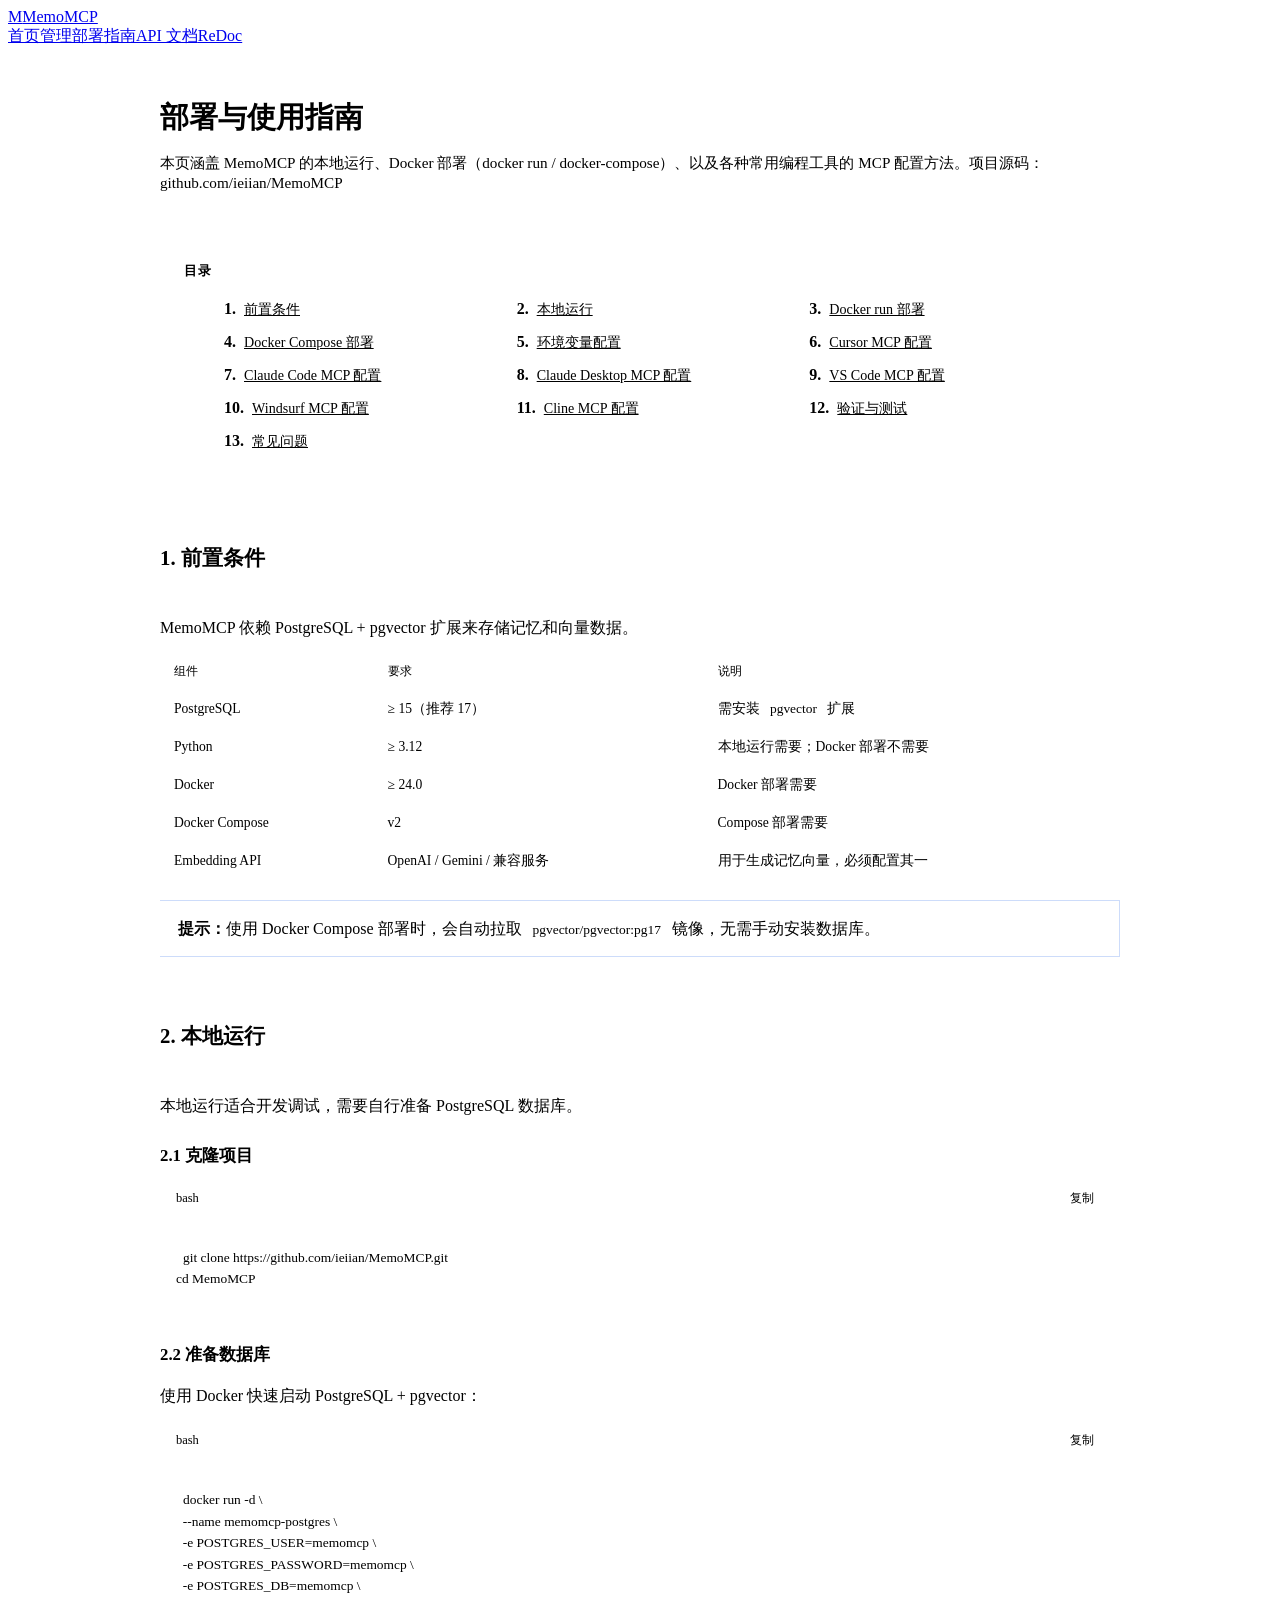
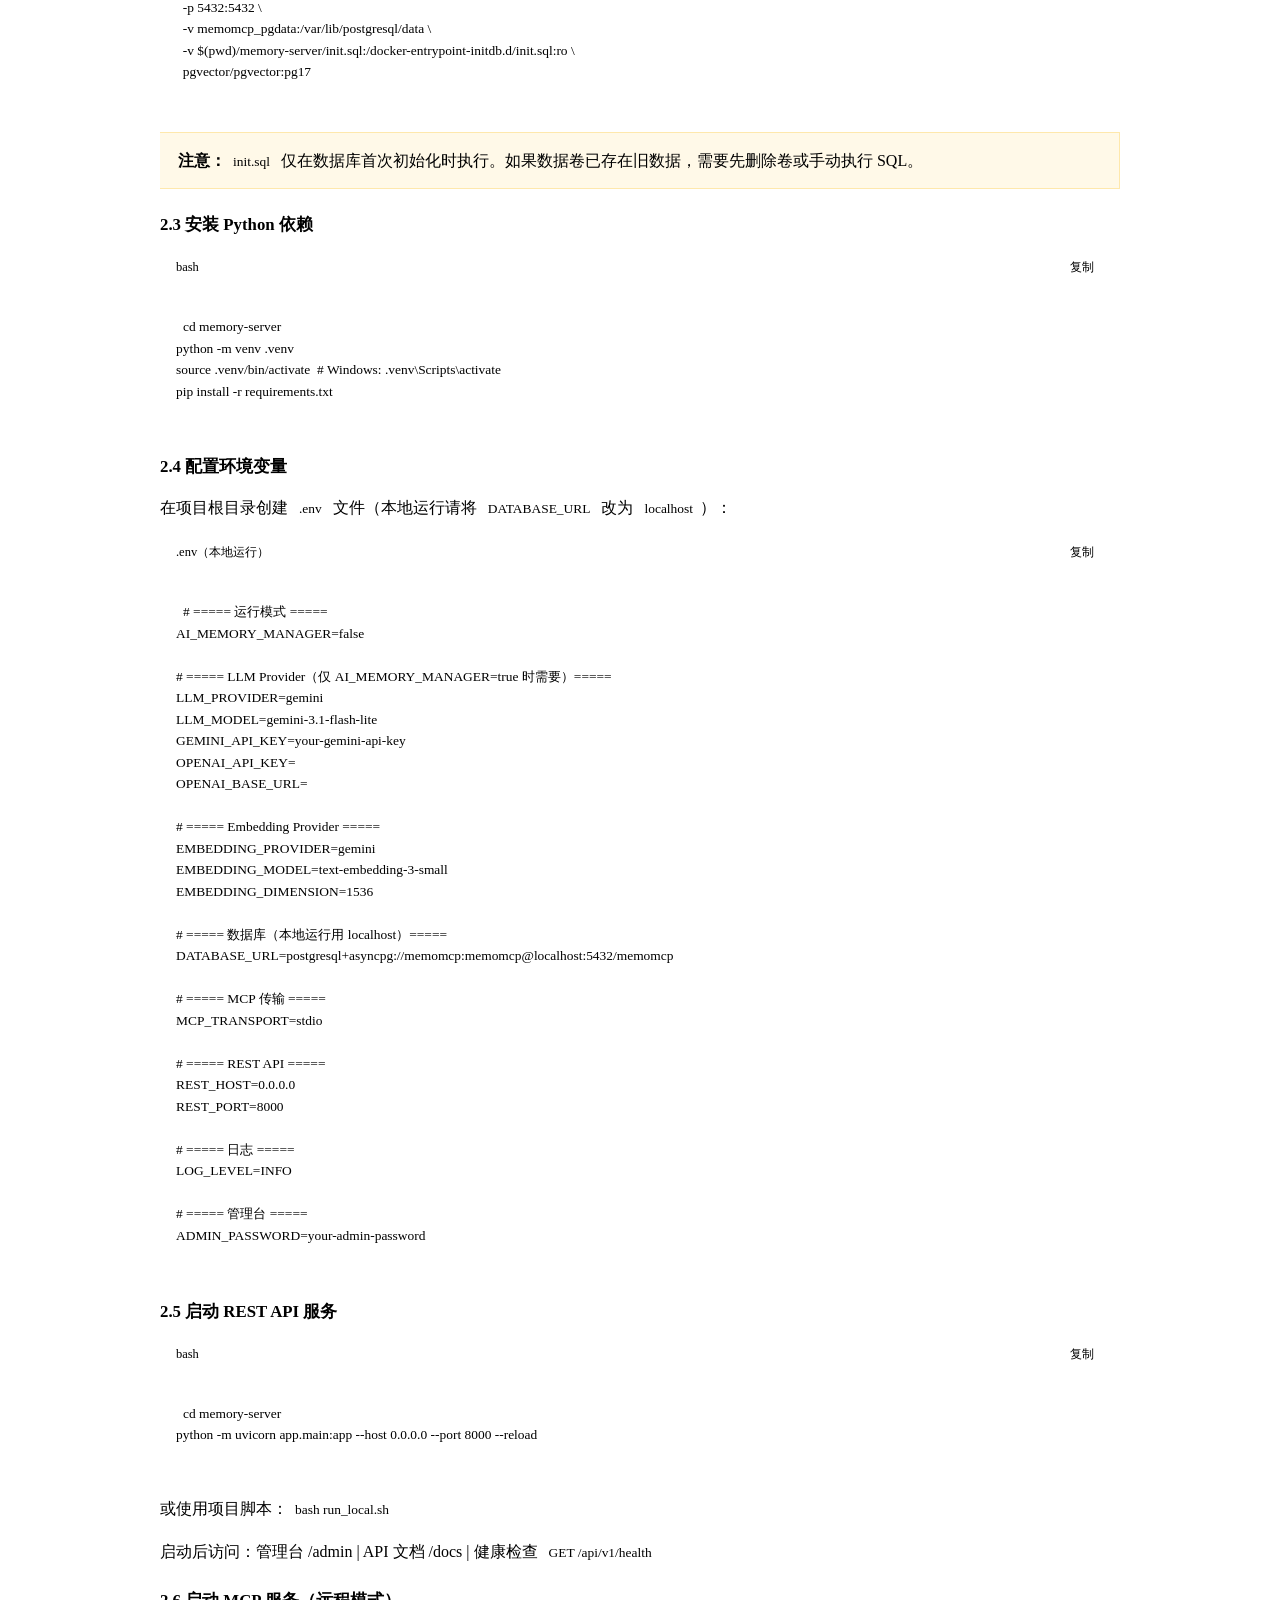
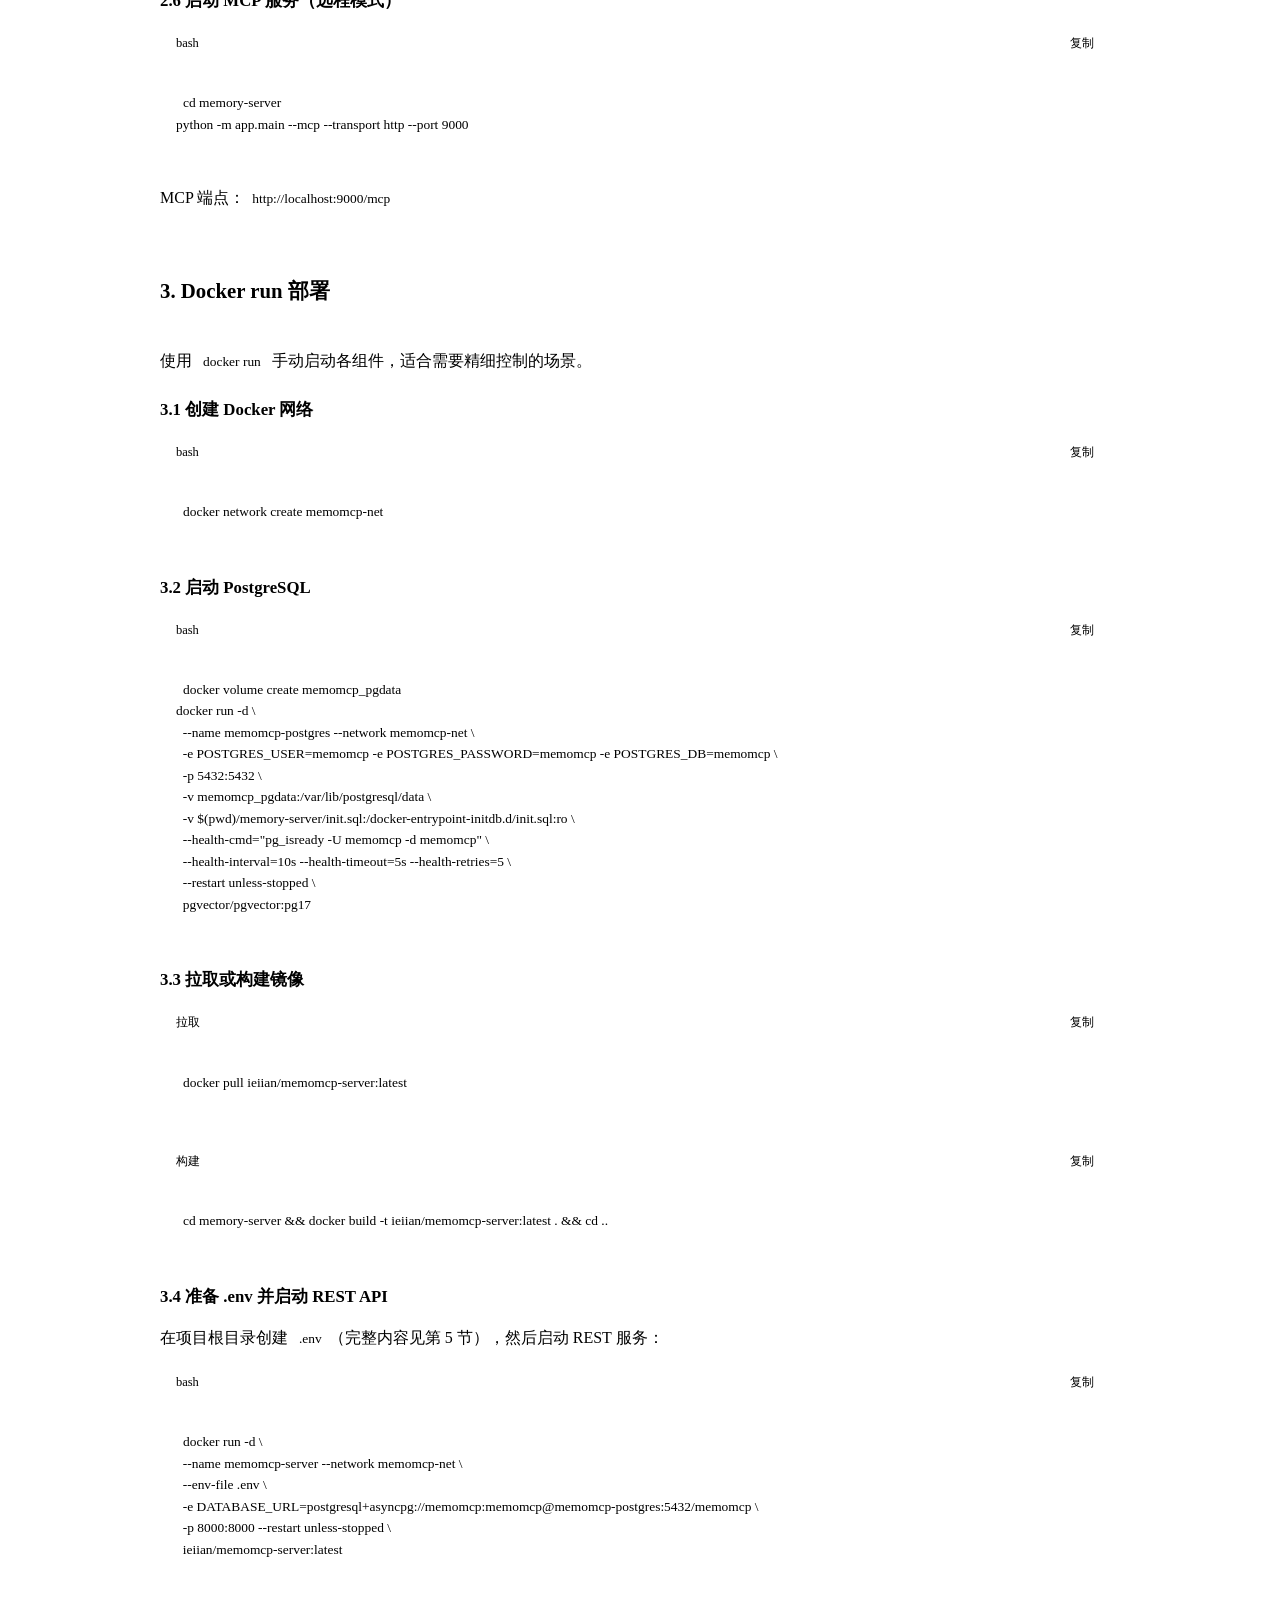
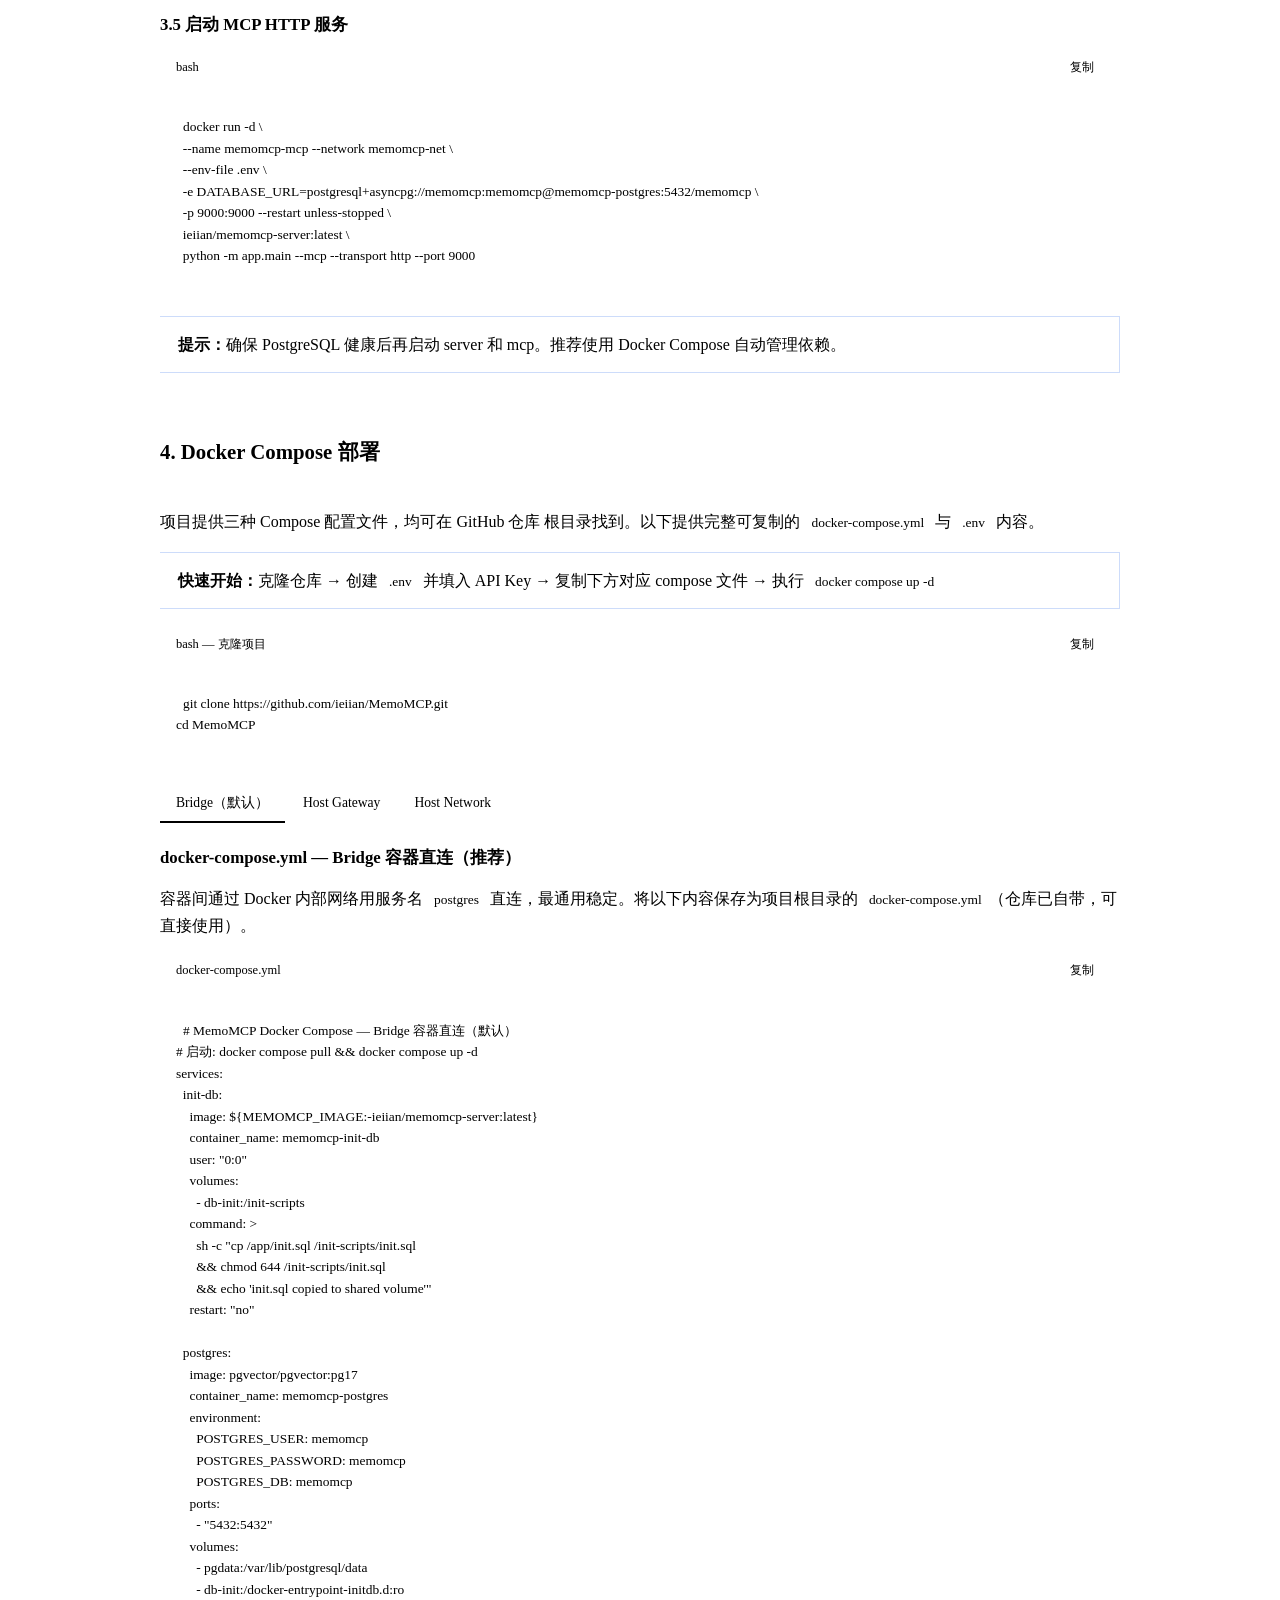
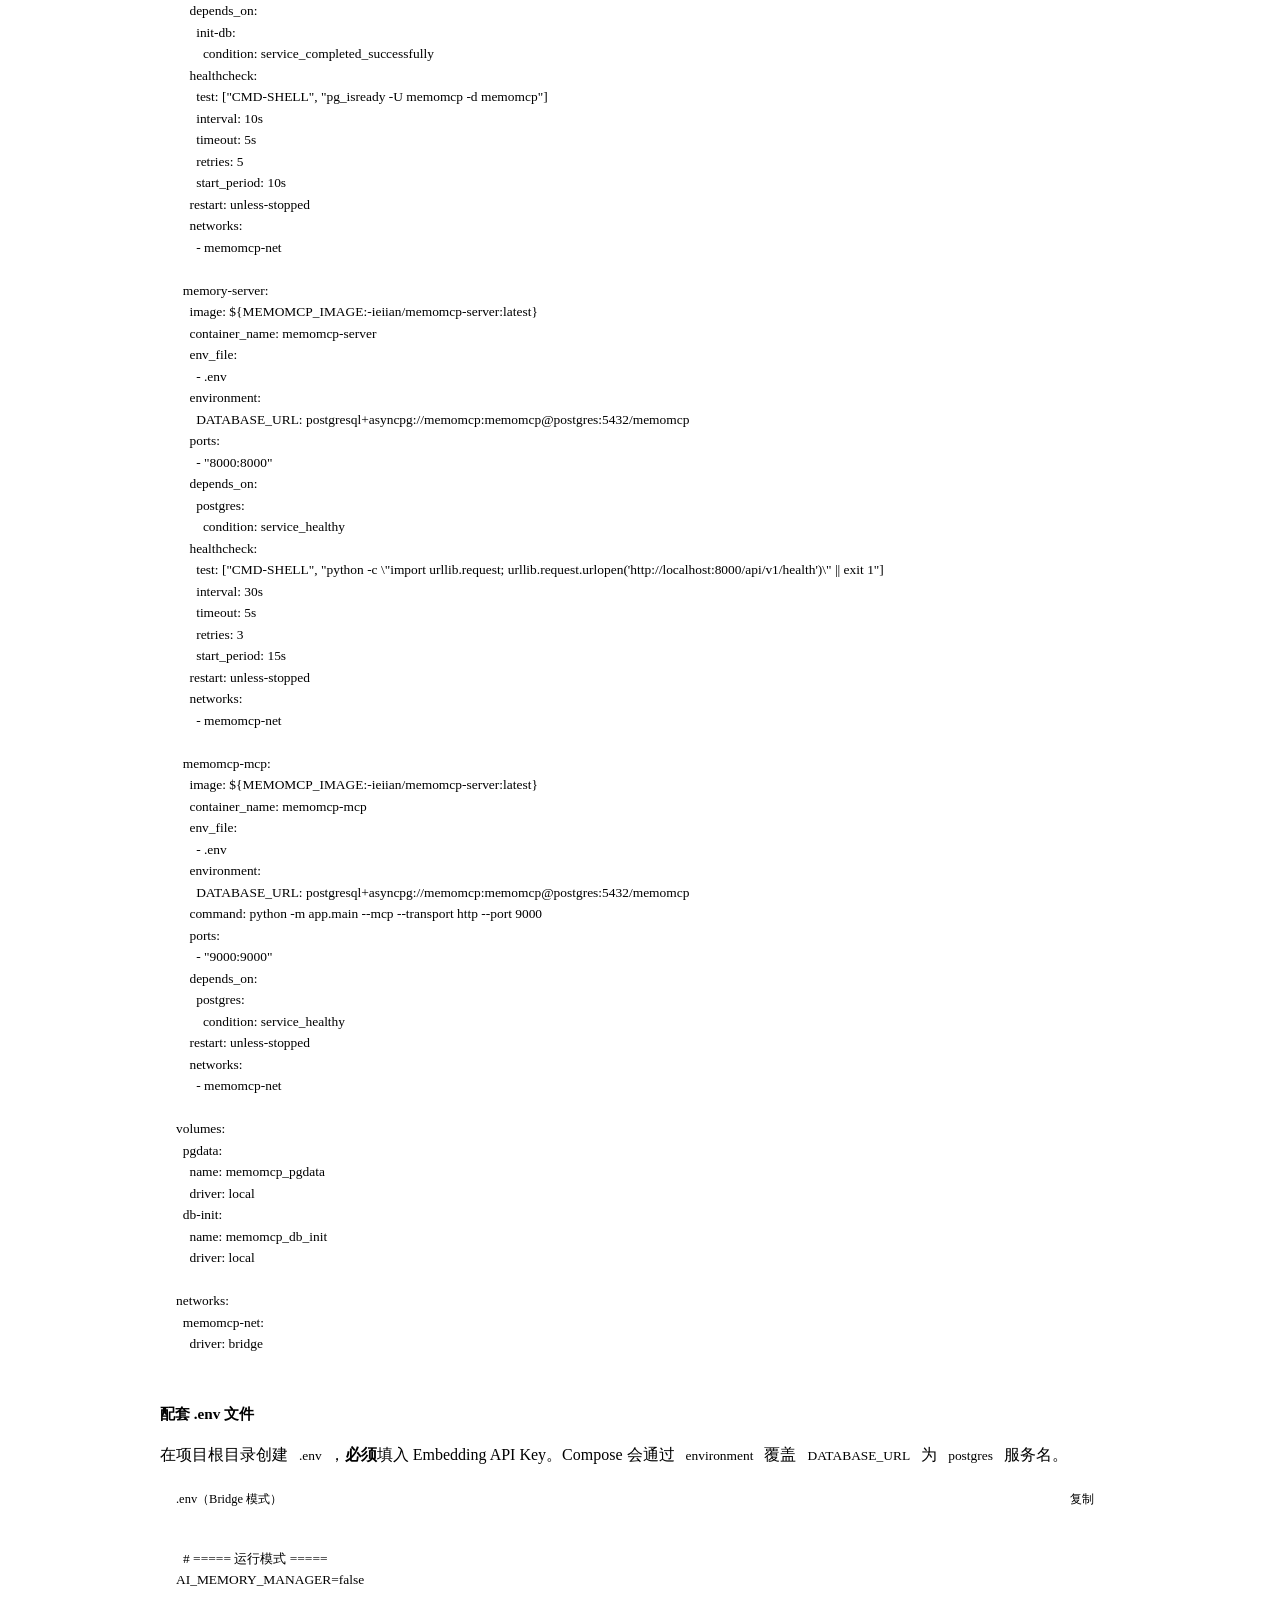
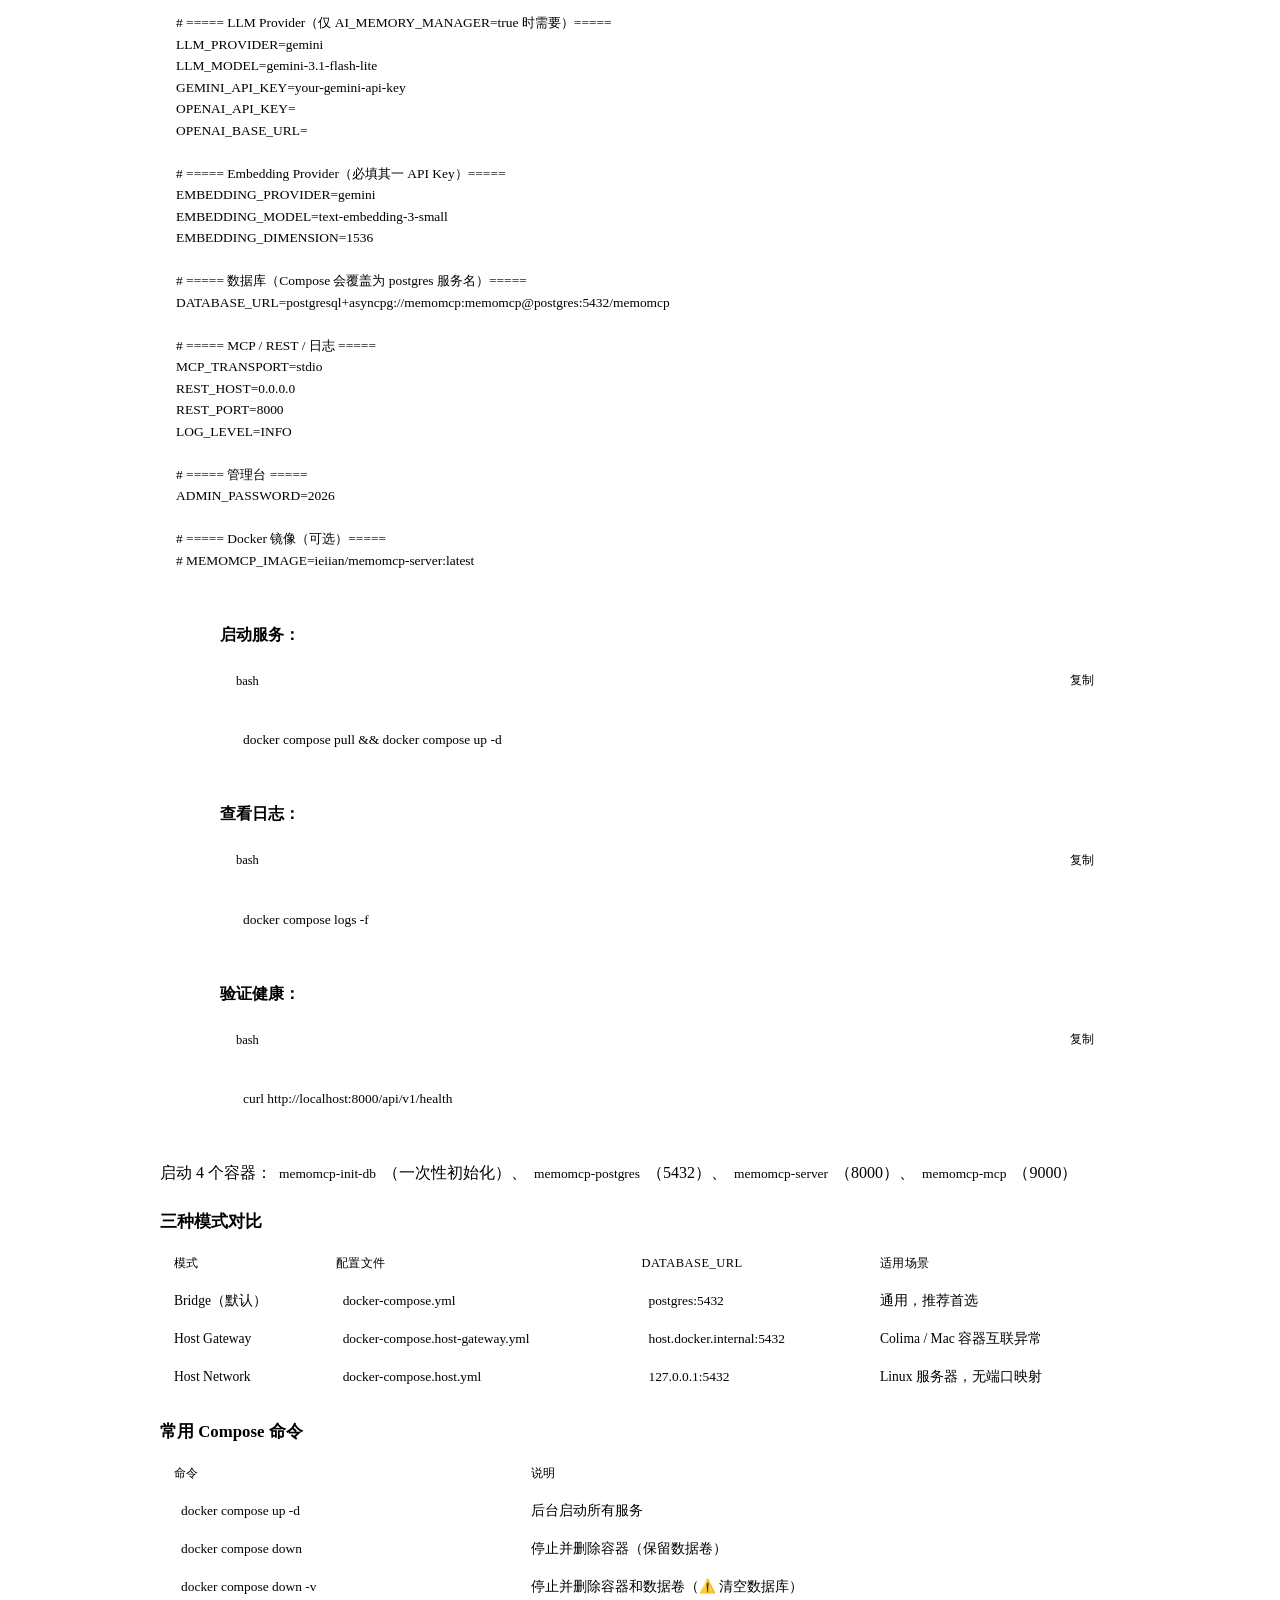
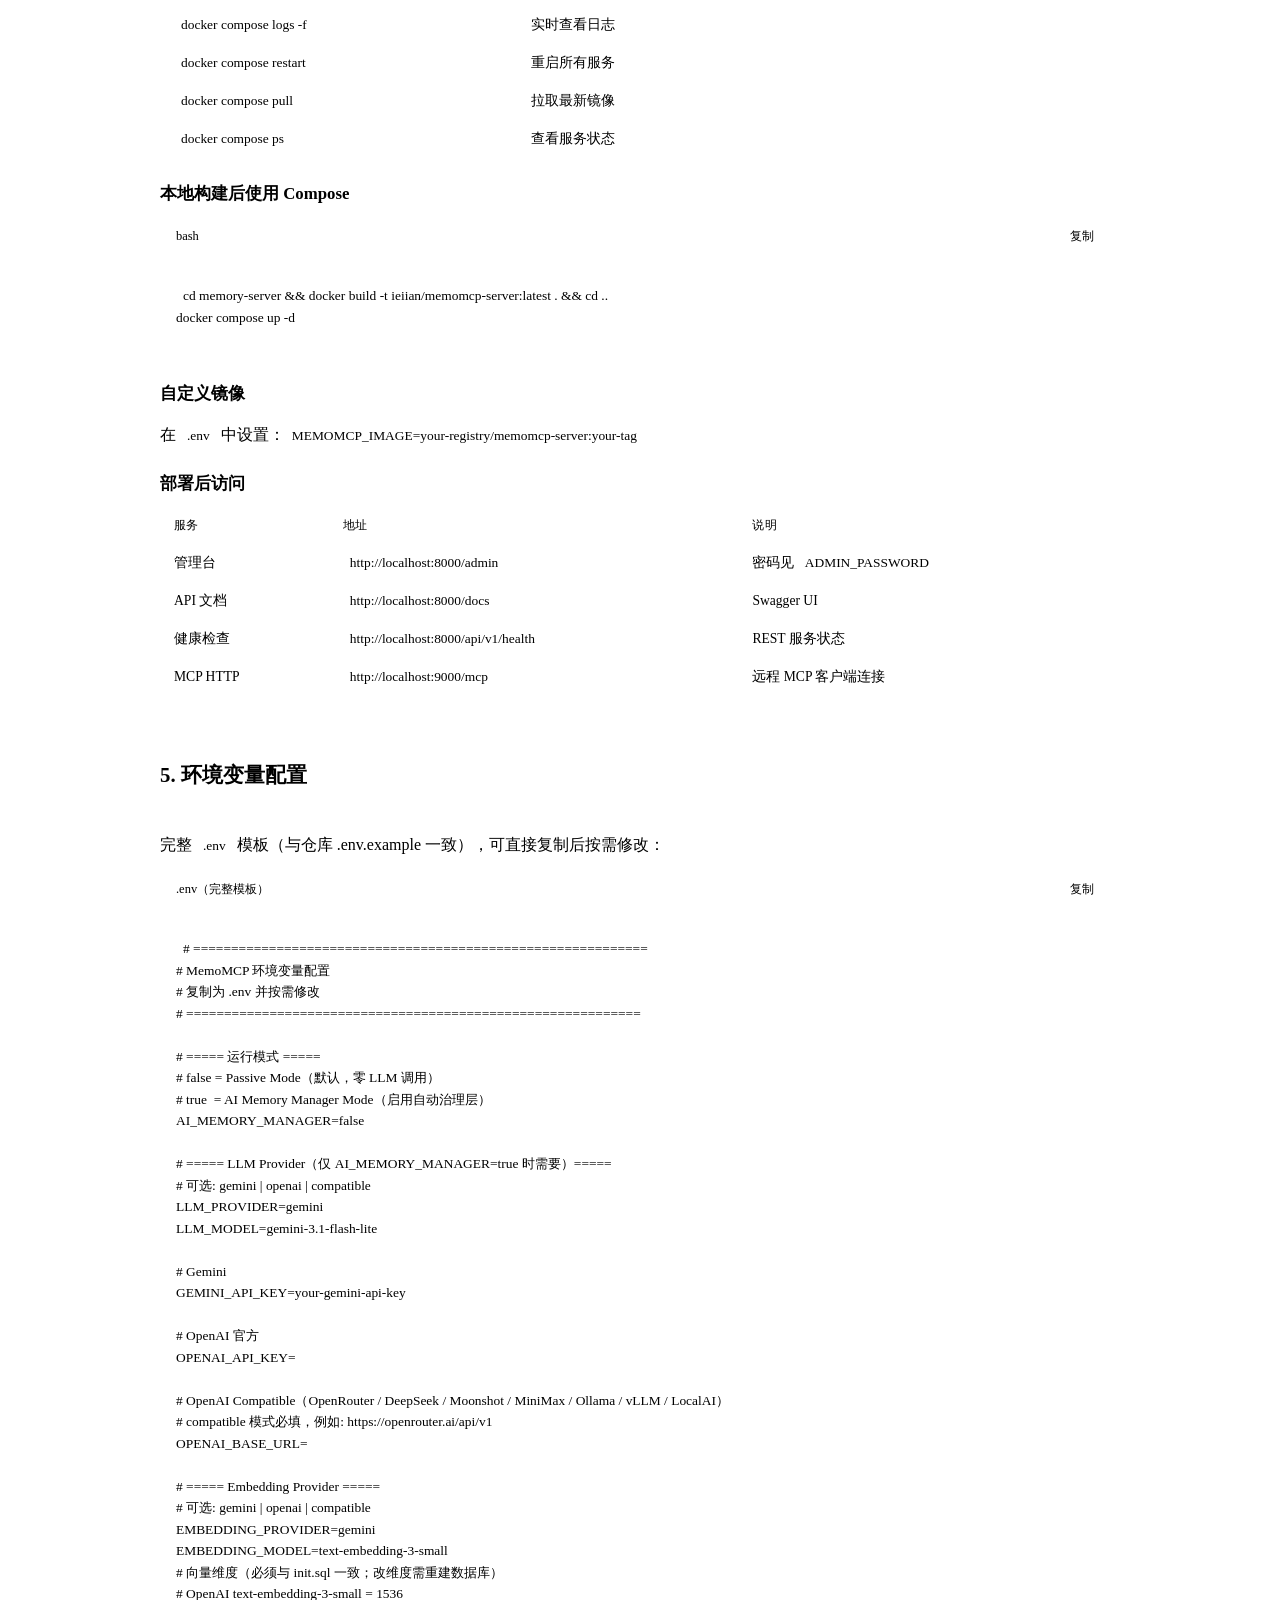
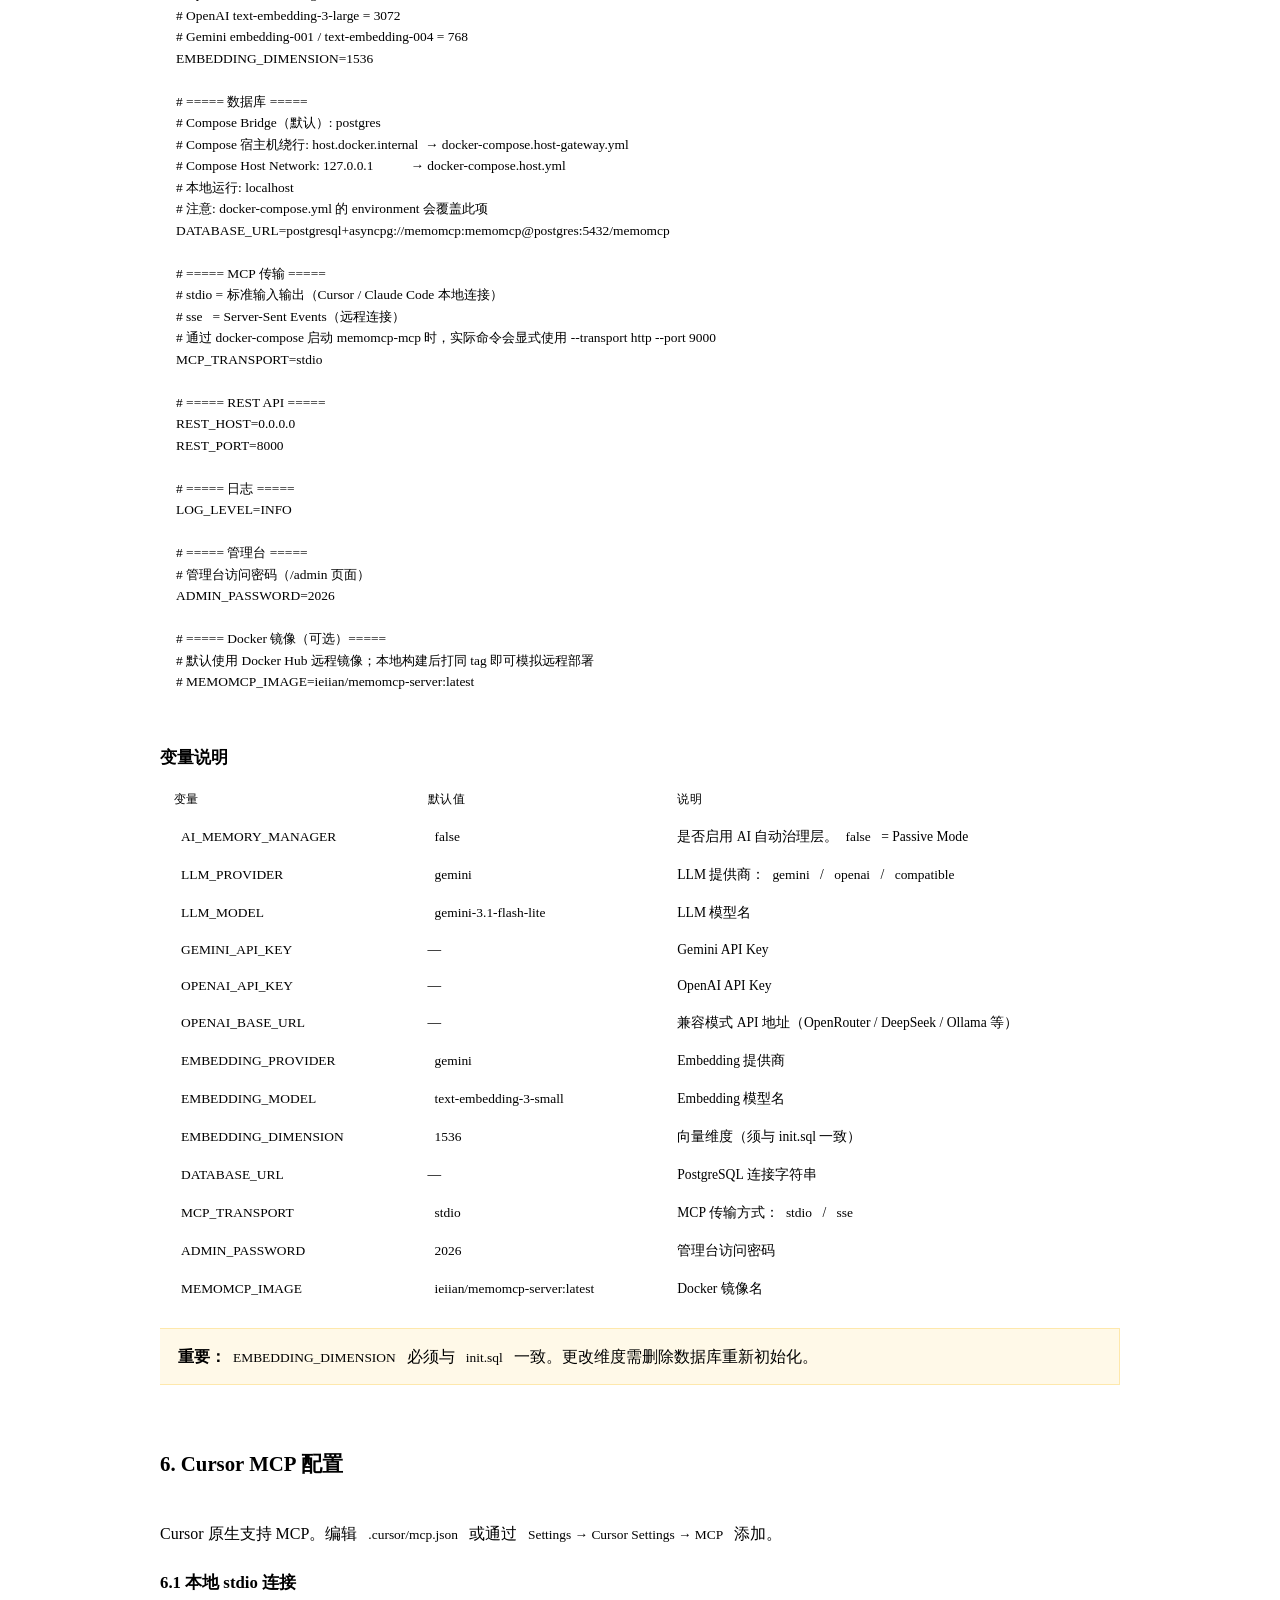
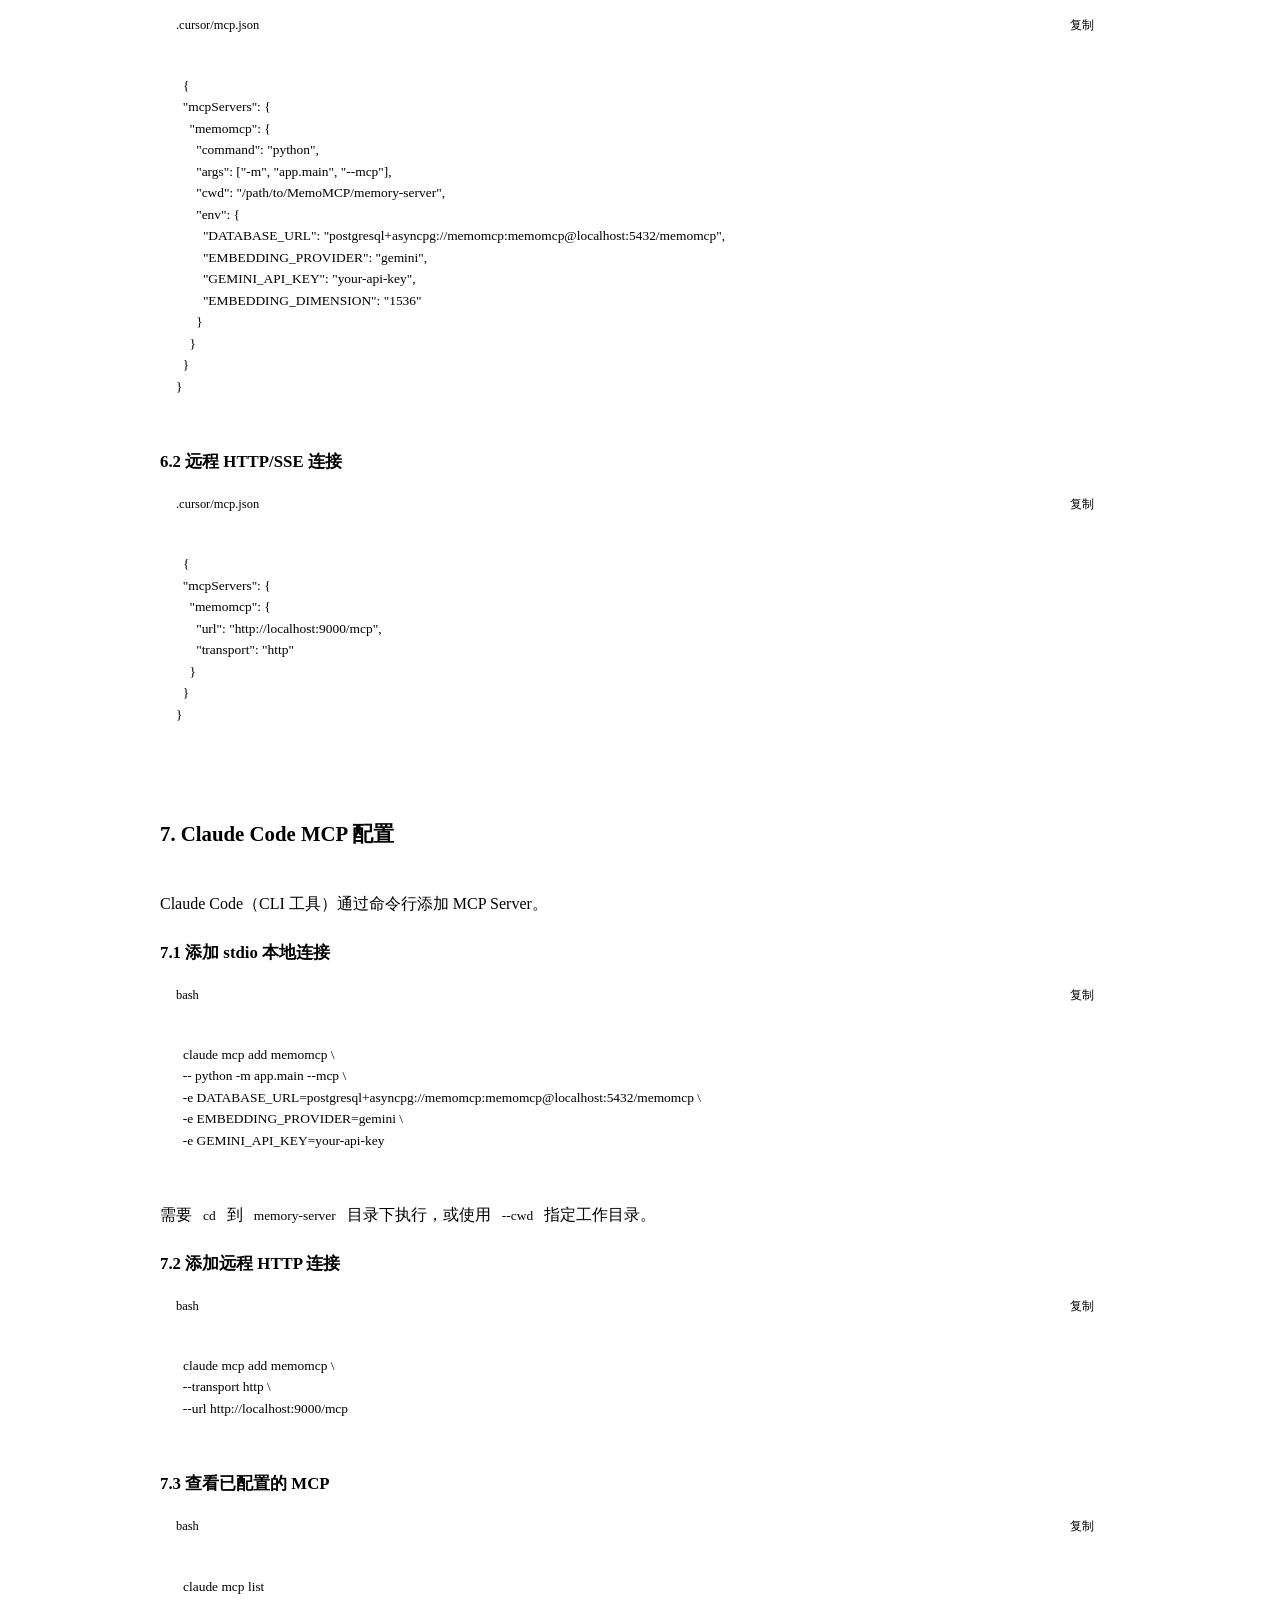
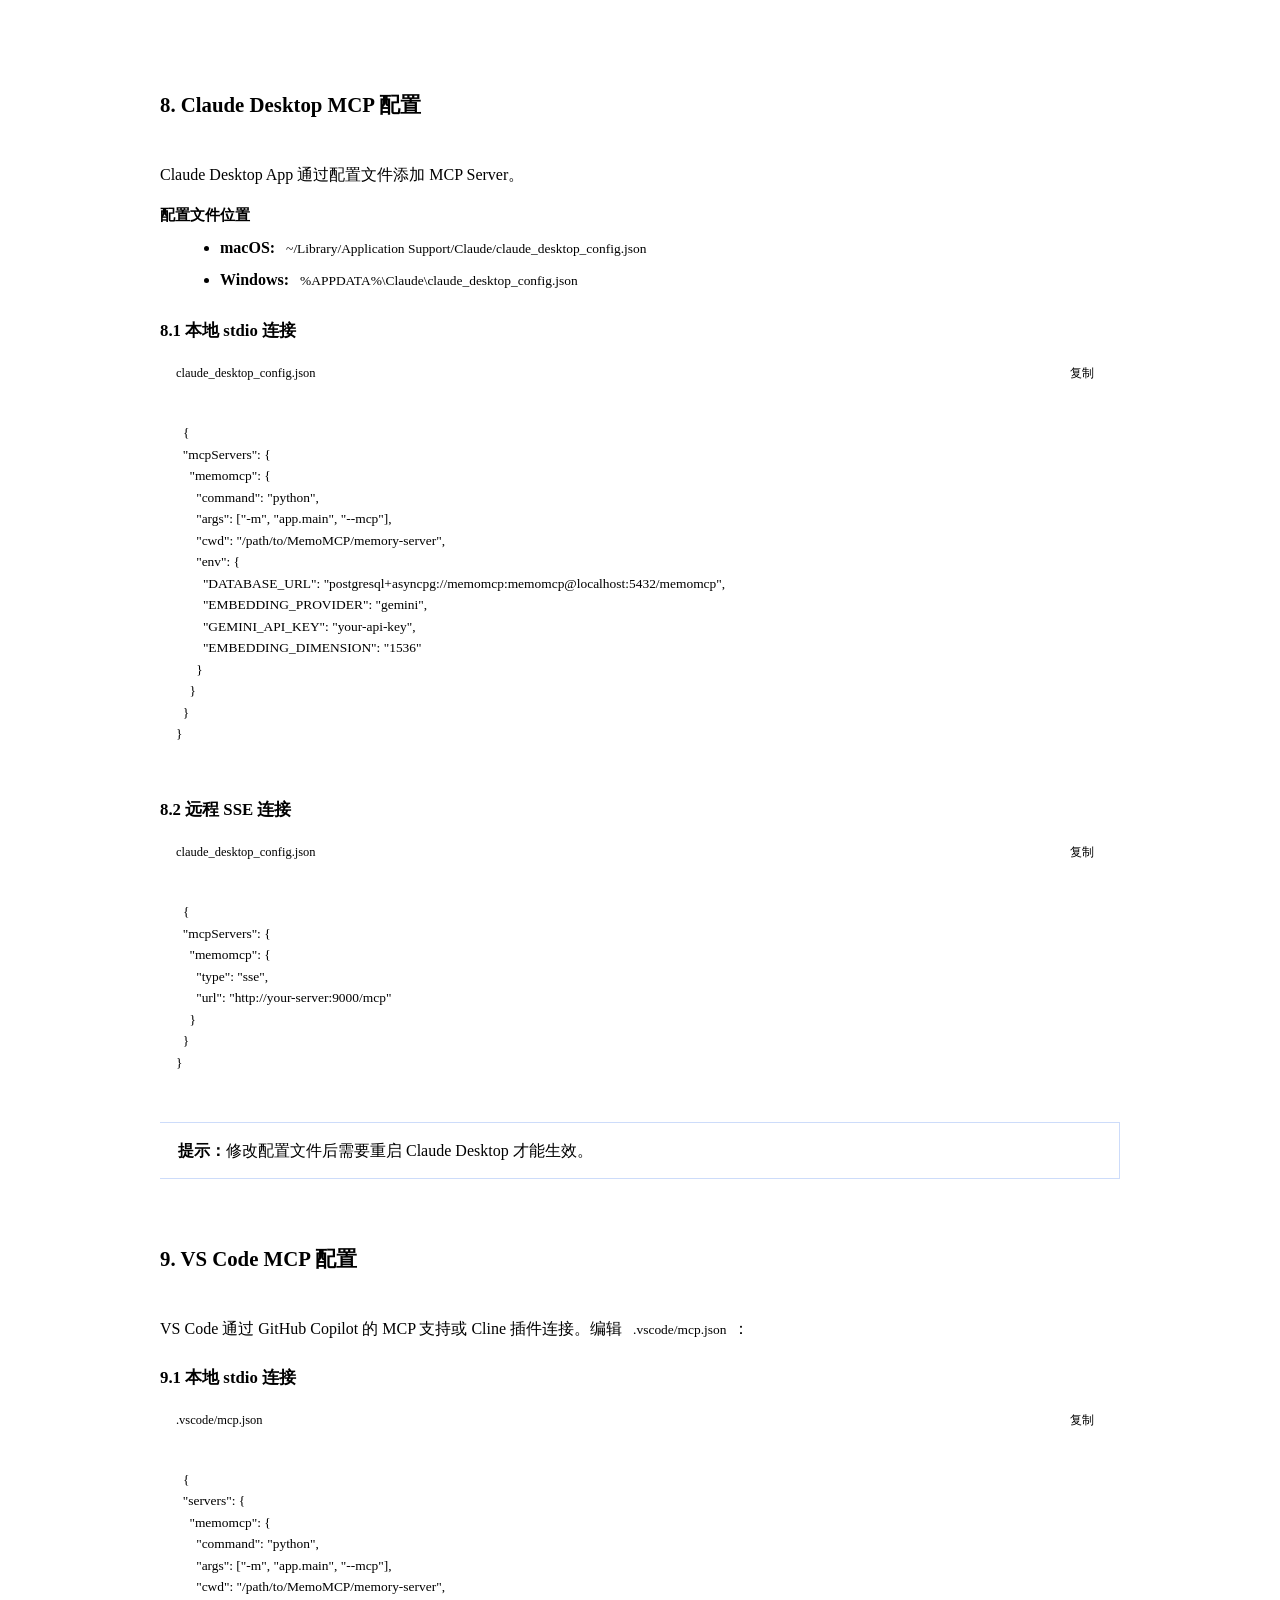
==== memory-server/app/static/deploy.html @ 39fa88be "update260711" ====
<!DOCTYPE html>
<html lang="zh-CN">
<head>
<meta charset="UTF-8">
<meta name="viewport" content="width=device-width,initial-scale=1.0">
<title>MemoMCP — 部署与使用指南</title>
<link rel="icon" href="/static/favicon.svg" type="image/svg+xml">
<link rel="stylesheet" href="/static/theme.css">
<style>
.dw{max-width:960px;margin:0 auto;padding:32px 24px 64px}
.dh{margin-bottom:36px}.dh h1{font-size:1.8rem;font-weight:700;margin-bottom:8px}.dh p{color:var(--muted);font-size:.95rem}.dh p a{color:var(--accent);text-decoration:none}.dh p a:hover{text-decoration:underline}
.toc{background:var(--surface);border:1px solid var(--border);border-radius:var(--radius);padding:20px 24px;margin-bottom:36px}
.toc h3{font-size:.82rem;color:var(--muted);text-transform:uppercase;letter-spacing:.04em;margin-bottom:12px}
.toc ol{list-style:none;counter-reset:t;display:grid;grid-template-columns:repeat(auto-fit,minmax(280px,1fr));gap:6px}
.toc li{counter-increment:t;padding:4px 0}.toc li::before{content:counter(t)".";color:var(--accent);font-weight:600;margin-right:8px}
.toc a{color:var(--text-secondary);font-size:.88rem}.toc a:hover{color:var(--accent)}
.ds{margin-bottom:48px;scroll-margin-top:80px}
.ds h2{font-size:1.3rem;font-weight:600;margin-bottom:16px;padding-bottom:10px;border-bottom:2px solid var(--accent);display:inline-block}
.ds h3{font-size:1.05rem;font-weight:600;margin:24px 0 12px;color:var(--accent)}
.ds h4{font-size:.95rem;font-weight:600;margin:16px 0 8px;color:var(--text-secondary)}
.ds p{color:var(--text-secondary);line-height:1.7;margin-bottom:12px}
.ds p a{color:var(--accent);text-decoration:none}.ds p a:hover{text-decoration:underline}
.ds ul,.ds ol{margin:8px 0 16px 20px;color:var(--text-secondary);line-height:1.8}
.ds li{margin-bottom:4px}
.ds code{font-family:var(--font-mono);font-size:.84rem;background:var(--bg-elevated);padding:2px 7px;border-radius:4px;border:1px solid var(--border);color:var(--accent)}
.cb{background:var(--bg-elevated);border:1px solid var(--border);border-radius:var(--radius);margin:12px 0 20px;overflow:hidden}
.cbh{display:flex;align-items:center;justify-content:space-between;padding:8px 16px;background:var(--surface);border-bottom:1px solid var(--border)}
.cbh .lb{font-size:.78rem;color:var(--muted);font-family:var(--font-mono)}
.cp{padding:3px 10px;font-size:.75rem;border-radius:4px;border:1px solid var(--border);background:var(--bg-elevated);color:var(--muted);cursor:pointer;font-family:inherit;transition:color .15s,border-color .15s}
.cp:hover{color:var(--accent);border-color:var(--accent)}.cp.copied{color:var(--ok);border-color:var(--ok)}
.cb pre{padding:16px;overflow-x:auto;font-family:var(--font-mono);font-size:.82rem;line-height:1.6;color:var(--text)}
.ib{background:var(--accent-soft);border:1px solid rgba(91,141,239,.3);border-left:3px solid var(--accent);border-radius:var(--radius-sm);padding:14px 18px;margin:16px 0}
.ib p{margin:0;color:var(--text-secondary)}.ib strong{color:var(--accent)}
.wb{background:rgba(251,191,36,.1);border:1px solid rgba(251,191,36,.3);border-left:3px solid var(--warn);border-radius:var(--radius-sm);padding:14px 18px;margin:16px 0}
.wb p{margin:0;color:var(--text-secondary)}.wb strong{color:var(--warn)}
.dt{width:100%;border-collapse:collapse;margin:12px 0 20px;font-size:.85rem}
.dt th{background:var(--bg-elevated);color:var(--muted);font-weight:500;font-size:.78rem;text-transform:uppercase;letter-spacing:.04em;padding:10px 14px;text-align:left;border-bottom:1px solid var(--border)}
.dt td{padding:10px 14px;border-bottom:1px solid var(--border);color:var(--text-secondary)}
.dt tr:hover td{background:rgba(255,255,255,.02)}
.sl{counter-reset:s;list-style:none;margin:16px 0;padding:0}
.sl>li{counter-increment:s;position:relative;padding-left:40px;margin-bottom:20px}
.sl>li::before{content:counter(s);position:absolute;left:0;top:0;width:28px;height:28px;border-radius:50%;background:var(--accent);color:#fff;font-size:.82rem;font-weight:700;display:flex;align-items:center;justify-content:center}
.dt2{display:flex;gap:2px;border-bottom:1px solid var(--border);flex-wrap:wrap}
.dt2b{padding:9px 16px;background:none;border:none;color:var(--muted);cursor:pointer;font-size:.85rem;font-weight:500;font-family:inherit;border-bottom:2px solid transparent;margin-bottom:-1px;white-space:nowrap;transition:color .15s}
.dt2b:hover{color:var(--text)}.dt2b.active{color:var(--accent);border-bottom-color:var(--accent)}
.dtc{display:none}.dtc.active{display:block}
@media(max-width:768px){.dw{padding:20px 16px 48px}.toc ol{grid-template-columns:1fr}}
</style>
</head>
<body>
<header class="site-header"><div class="header-inner">
<a href="/" class="brand"><span class="brand-icon">M</span><span class="brand-text">MemoMCP</span></a>
<nav class="site-nav">
<a href="/">首页</a><a href="/admin">管理</a><a href="/deploy" class="active">部署指南</a><a href="/docs">API 文档</a><a href="/redoc">ReDoc</a>
</nav></div></header>

<main class="dw">
<div class="dh"><h1>部署与使用指南</h1><p>本页涵盖 MemoMCP 的本地运行、Docker 部署（docker run / docker-compose）、以及各种常用编程工具的 MCP 配置方法。项目源码：<a href="https://github.com/ieiian/MemoMCP" target="_blank" rel="noopener">github.com/ieiian/MemoMCP</a></p></div>

<nav class="toc"><h3>目录</h3><ol>
<li><a href="#pre">前置条件</a></li>
<li><a href="#local">本地运行</a></li>
<li><a href="#dr">Docker run 部署</a></li>
<li><a href="#dc">Docker Compose 部署</a></li>
<li><a href="#env">环境变量配置</a></li>
<li><a href="#cursor">Cursor MCP 配置</a></li>
<li><a href="#cc">Claude Code MCP 配置</a></li>
<li><a href="#cd">Claude Desktop MCP 配置</a></li>
<li><a href="#vsc">VS Code MCP 配置</a></li>
<li><a href="#ws">Windsurf MCP 配置</a></li>
<li><a href="#cl">Cline MCP 配置</a></li>
<li><a href="#verify">验证与测试</a></li>
<li><a href="#faq">常见问题</a></li>
</ol></nav>

<section class="ds" id="pre">
<h2>1. 前置条件</h2>
<p>MemoMCP 依赖 PostgreSQL + pgvector 扩展来存储记忆和向量数据。</p>
<table class="dt"><thead><tr><th>组件</th><th>要求</th><th>说明</th></tr></thead><tbody>
<tr><td>PostgreSQL</td><td>≥ 15（推荐 17）</td><td>需安装 <code>pgvector</code> 扩展</td></tr>
<tr><td>Python</td><td>≥ 3.12</td><td>本地运行需要；Docker 部署不需要</td></tr>
<tr><td>Docker</td><td>≥ 24.0</td><td>Docker 部署需要</td></tr>
<tr><td>Docker Compose</td><td>v2</td><td>Compose 部署需要</td></tr>
<tr><td>Embedding API</td><td>OpenAI / Gemini / 兼容服务</td><td>用于生成记忆向量，必须配置其一</td></tr>
</tbody></table>
<div class="ib"><p><strong>提示：</strong>使用 Docker Compose 部署时，会自动拉取 <code>pgvector/pgvector:pg17</code> 镜像，无需手动安装数据库。</p></div>
</section>

<section class="ds" id="local">
<h2>2. 本地运行</h2>
<p>本地运行适合开发调试，需要自行准备 PostgreSQL 数据库。</p>
<h3>2.1 克隆项目</h3>
<div class="cb"><div class="cbh"><span class="lb">bash</span><button class="cp" onclick="copyCode(this)">复制</button></div><pre><code>git clone https://github.com/ieiian/MemoMCP.git
cd MemoMCP</code></pre></div>
<h3>2.2 准备数据库</h3>
<p>使用 Docker 快速启动 PostgreSQL + pgvector：</p>
<div class="cb"><div class="cbh"><span class="lb">bash</span><button class="cp" onclick="copyCode(this)">复制</button></div><pre><code>docker run -d \
  --name memomcp-postgres \
  -e POSTGRES_USER=memomcp \
  -e POSTGRES_PASSWORD=memomcp \
  -e POSTGRES_DB=memomcp \
  -p 5432:5432 \
  -v memomcp_pgdata:/var/lib/postgresql/data \
  -v $(pwd)/memory-server/init.sql:/docker-entrypoint-initdb.d/init.sql:ro \
  pgvector/pgvector:pg17</code></pre></div>
<div class="wb"><p><strong>注意：</strong><code>init.sql</code> 仅在数据库首次初始化时执行。如果数据卷已存在旧数据，需要先删除卷或手动执行 SQL。</p></div>
<h3>2.3 安装 Python 依赖</h3>
<div class="cb"><div class="cbh"><span class="lb">bash</span><button class="cp" onclick="copyCode(this)">复制</button></div><pre><code>cd memory-server
python -m venv .venv
source .venv/bin/activate  # Windows: .venv\Scripts\activate
pip install -r requirements.txt</code></pre></div>
<h3>2.4 配置环境变量</h3>
<p>在项目根目录创建 <code>.env</code> 文件（本地运行请将 <code>DATABASE_URL</code> 改为 <code>localhost</code>）：</p>
<div class="cb"><div class="cbh"><span class="lb">.env（本地运行）</span><button class="cp" onclick="copyCode(this)">复制</button></div><pre><code># ===== 运行模式 =====
AI_MEMORY_MANAGER=false

# ===== LLM Provider（仅 AI_MEMORY_MANAGER=true 时需要）=====
LLM_PROVIDER=gemini
LLM_MODEL=gemini-3.1-flash-lite
GEMINI_API_KEY=your-gemini-api-key
OPENAI_API_KEY=
OPENAI_BASE_URL=

# ===== Embedding Provider =====
EMBEDDING_PROVIDER=gemini
EMBEDDING_MODEL=text-embedding-3-small
EMBEDDING_DIMENSION=1536

# ===== 数据库（本地运行用 localhost）=====
DATABASE_URL=postgresql+asyncpg://memomcp:memomcp@localhost:5432/memomcp

# ===== MCP 传输 =====
MCP_TRANSPORT=stdio

# ===== REST API =====
REST_HOST=0.0.0.0
REST_PORT=8000

# ===== 日志 =====
LOG_LEVEL=INFO

# ===== 管理台 =====
ADMIN_PASSWORD=your-admin-password</code></pre></div>
<h3>2.5 启动 REST API 服务</h3>
<div class="cb"><div class="cbh"><span class="lb">bash</span><button class="cp" onclick="copyCode(this)">复制</button></div><pre><code>cd memory-server
python -m uvicorn app.main:app --host 0.0.0.0 --port 8000 --reload</code></pre></div>
<p>或使用项目脚本：<code>bash run_local.sh</code></p>
<p>启动后访问：管理台 <a href="http://localhost:8000/admin">/admin</a> | API 文档 <a href="http://localhost:8000/docs">/docs</a> | 健康检查 <code>GET /api/v1/health</code></p>
<h3>2.6 启动 MCP 服务（远程模式）</h3>
<div class="cb"><div class="cbh"><span class="lb">bash</span><button class="cp" onclick="copyCode(this)">复制</button></div><pre><code>cd memory-server
python -m app.main --mcp --transport http --port 9000</code></pre></div>
<p>MCP 端点：<code>http://localhost:9000/mcp</code></p>
</section>

<section class="ds" id="dr">
<h2>3. Docker run 部署</h2>
<p>使用 <code>docker run</code> 手动启动各组件，适合需要精细控制的场景。</p>
<h3>3.1 创建 Docker 网络</h3>
<div class="cb"><div class="cbh"><span class="lb">bash</span><button class="cp" onclick="copyCode(this)">复制</button></div><pre><code>docker network create memomcp-net</code></pre></div>
<h3>3.2 启动 PostgreSQL</h3>
<div class="cb"><div class="cbh"><span class="lb">bash</span><button class="cp" onclick="copyCode(this)">复制</button></div><pre><code>docker volume create memomcp_pgdata
docker run -d \
  --name memomcp-postgres --network memomcp-net \
  -e POSTGRES_USER=memomcp -e POSTGRES_PASSWORD=memomcp -e POSTGRES_DB=memomcp \
  -p 5432:5432 \
  -v memomcp_pgdata:/var/lib/postgresql/data \
  -v $(pwd)/memory-server/init.sql:/docker-entrypoint-initdb.d/init.sql:ro \
  --health-cmd="pg_isready -U memomcp -d memomcp" \
  --health-interval=10s --health-timeout=5s --health-retries=5 \
  --restart unless-stopped \
  pgvector/pgvector:pg17</code></pre></div>
<h3>3.3 拉取或构建镜像</h3>
<div class="cb"><div class="cbh"><span class="lb">拉取</span><button class="cp" onclick="copyCode(this)">复制</button></div><pre><code>docker pull ieiian/memomcp-server:latest</code></pre></div>
<div class="cb"><div class="cbh"><span class="lb">构建</span><button class="cp" onclick="copyCode(this)">复制</button></div><pre><code>cd memory-server && docker build -t ieiian/memomcp-server:latest . && cd ..</code></pre></div>
<h3>3.4 准备 .env 并启动 REST API</h3>
<p>在项目根目录创建 <code>.env</code>（完整内容见<a href="#env">第 5 节</a>），然后启动 REST 服务：</p>
<div class="cb"><div class="cbh"><span class="lb">bash</span><button class="cp" onclick="copyCode(this)">复制</button></div><pre><code>docker run -d \
  --name memomcp-server --network memomcp-net \
  --env-file .env \
  -e DATABASE_URL=postgresql+asyncpg://memomcp:memomcp@memomcp-postgres:5432/memomcp \
  -p 8000:8000 --restart unless-stopped \
  ieiian/memomcp-server:latest</code></pre></div>
<h3>3.5 启动 MCP HTTP 服务</h3>
<div class="cb"><div class="cbh"><span class="lb">bash</span><button class="cp" onclick="copyCode(this)">复制</button></div><pre><code>docker run -d \
  --name memomcp-mcp --network memomcp-net \
  --env-file .env \
  -e DATABASE_URL=postgresql+asyncpg://memomcp:memomcp@memomcp-postgres:5432/memomcp \
  -p 9000:9000 --restart unless-stopped \
  ieiian/memomcp-server:latest \
  python -m app.main --mcp --transport http --port 9000</code></pre></div>
<div class="ib"><p><strong>提示：</strong>确保 PostgreSQL 健康后再启动 server 和 mcp。推荐使用 Docker Compose 自动管理依赖。</p></div>
</section>

<section class="ds" id="dc">
<h2>4. Docker Compose 部署</h2>
<p>项目提供三种 Compose 配置文件，均可在 <a href="https://github.com/ieiian/MemoMCP" target="_blank" rel="noopener">GitHub 仓库</a> 根目录找到。以下提供完整可复制的 <code>docker-compose.yml</code> 与 <code>.env</code> 内容。</p>
<div class="ib"><p><strong>快速开始：</strong>克隆仓库 → 创建 <code>.env</code> 并填入 API Key → 复制下方对应 compose 文件 → 执行 <code>docker compose up -d</code></p></div>
<div class="cb"><div class="cbh"><span class="lb">bash — 克隆项目</span><button class="cp" onclick="copyCode(this)">复制</button></div><pre><code>git clone https://github.com/ieiian/MemoMCP.git
cd MemoMCP</code></pre></div>
<div class="dt2">
<button class="dt2b active" onclick="switchTab(this,'c-b')">Bridge（默认）</button>
<button class="dt2b" onclick="switchTab(this,'c-g')">Host Gateway</button>
<button class="dt2b" onclick="switchTab(this,'c-h')">Host Network</button>
</div>
<div class="dtc active" id="c-b">
<h3>docker-compose.yml — Bridge 容器直连（推荐）</h3>
<p>容器间通过 Docker 内部网络用服务名 <code>postgres</code> 直连，最通用稳定。将以下内容保存为项目根目录的 <code>docker-compose.yml</code>（仓库已自带，可直接使用）。</p>
<div class="cb"><div class="cbh"><span class="lb">docker-compose.yml</span><button class="cp" onclick="copyCode(this)">复制</button></div><pre><code># MemoMCP Docker Compose — Bridge 容器直连（默认）
# 启动: docker compose pull && docker compose up -d
services:
  init-db:
    image: ${MEMOMCP_IMAGE:-ieiian/memomcp-server:latest}
    container_name: memomcp-init-db
    user: "0:0"
    volumes:
      - db-init:/init-scripts
    command: >
      sh -c "cp /app/init.sql /init-scripts/init.sql
      && chmod 644 /init-scripts/init.sql
      && echo 'init.sql copied to shared volume'"
    restart: "no"

  postgres:
    image: pgvector/pgvector:pg17
    container_name: memomcp-postgres
    environment:
      POSTGRES_USER: memomcp
      POSTGRES_PASSWORD: memomcp
      POSTGRES_DB: memomcp
    ports:
      - "5432:5432"
    volumes:
      - pgdata:/var/lib/postgresql/data
      - db-init:/docker-entrypoint-initdb.d:ro
    depends_on:
      init-db:
        condition: service_completed_successfully
    healthcheck:
      test: ["CMD-SHELL", "pg_isready -U memomcp -d memomcp"]
      interval: 10s
      timeout: 5s
      retries: 5
      start_period: 10s
    restart: unless-stopped
    networks:
      - memomcp-net

  memory-server:
    image: ${MEMOMCP_IMAGE:-ieiian/memomcp-server:latest}
    container_name: memomcp-server
    env_file:
      - .env
    environment:
      DATABASE_URL: postgresql+asyncpg://memomcp:memomcp@postgres:5432/memomcp
    ports:
      - "8000:8000"
    depends_on:
      postgres:
        condition: service_healthy
    healthcheck:
      test: ["CMD-SHELL", "python -c \"import urllib.request; urllib.request.urlopen('http://localhost:8000/api/v1/health')\" || exit 1"]
      interval: 30s
      timeout: 5s
      retries: 3
      start_period: 15s
    restart: unless-stopped
    networks:
      - memomcp-net

  memomcp-mcp:
    image: ${MEMOMCP_IMAGE:-ieiian/memomcp-server:latest}
    container_name: memomcp-mcp
    env_file:
      - .env
    environment:
      DATABASE_URL: postgresql+asyncpg://memomcp:memomcp@postgres:5432/memomcp
    command: python -m app.main --mcp --transport http --port 9000
    ports:
      - "9000:9000"
    depends_on:
      postgres:
        condition: service_healthy
    restart: unless-stopped
    networks:
      - memomcp-net

volumes:
  pgdata:
    name: memomcp_pgdata
    driver: local
  db-init:
    name: memomcp_db_init
    driver: local

networks:
  memomcp-net:
    driver: bridge</code></pre></div>
<h4>配套 .env 文件</h4>
<p>在项目根目录创建 <code>.env</code>，<strong>必须</strong>填入 Embedding API Key。Compose 会通过 <code>environment</code> 覆盖 <code>DATABASE_URL</code> 为 <code>postgres</code> 服务名。</p>
<div class="cb"><div class="cbh"><span class="lb">.env（Bridge 模式）</span><button class="cp" onclick="copyCode(this)">复制</button></div><pre><code># ===== 运行模式 =====
AI_MEMORY_MANAGER=false

# ===== LLM Provider（仅 AI_MEMORY_MANAGER=true 时需要）=====
LLM_PROVIDER=gemini
LLM_MODEL=gemini-3.1-flash-lite
GEMINI_API_KEY=your-gemini-api-key
OPENAI_API_KEY=
OPENAI_BASE_URL=

# ===== Embedding Provider（必填其一 API Key）=====
EMBEDDING_PROVIDER=gemini
EMBEDDING_MODEL=text-embedding-3-small
EMBEDDING_DIMENSION=1536

# ===== 数据库（Compose 会覆盖为 postgres 服务名）=====
DATABASE_URL=postgresql+asyncpg://memomcp:memomcp@postgres:5432/memomcp

# ===== MCP / REST / 日志 =====
MCP_TRANSPORT=stdio
REST_HOST=0.0.0.0
REST_PORT=8000
LOG_LEVEL=INFO

# ===== 管理台 =====
ADMIN_PASSWORD=2026

# ===== Docker 镜像（可选）=====
# MEMOMCP_IMAGE=ieiian/memomcp-server:latest</code></pre></div>
<ol class="sl">
<li><strong>启动服务：</strong><div class="cb"><div class="cbh"><span class="lb">bash</span><button class="cp" onclick="copyCode(this)">复制</button></div><pre><code>docker compose pull && docker compose up -d</code></pre></div></li>
<li><strong>查看日志：</strong><div class="cb"><div class="cbh"><span class="lb">bash</span><button class="cp" onclick="copyCode(this)">复制</button></div><pre><code>docker compose logs -f</code></pre></div></li>
<li><strong>验证健康：</strong><div class="cb"><div class="cbh"><span class="lb">bash</span><button class="cp" onclick="copyCode(this)">复制</button></div><pre><code>curl http://localhost:8000/api/v1/health</code></pre></div></li>
</ol>
<p>启动 4 个容器：<code>memomcp-init-db</code>（一次性初始化）、<code>memomcp-postgres</code>（5432）、<code>memomcp-server</code>（8000）、<code>memomcp-mcp</code>（9000）</p>
</div>
<div class="dtc" id="c-g">
<h3>docker-compose.host-gateway.yml — 宿主机绕行</h3>
<p>Bridge 网络，通过 <code>host.docker.internal</code> 经宿主机转发连接数据库。适用于 Colima / 部分 Mac Docker 环境下容器名互联异常时的兜底方案。</p>
<div class="cb"><div class="cbh"><span class="lb">docker-compose.host-gateway.yml</span><button class="cp" onclick="copyCode(this)">复制</button></div><pre><code># MemoMCP Docker Compose — 宿主机绕行模式
# 启动: docker compose -f docker-compose.host-gateway.yml pull
#       docker compose -f docker-compose.host-gateway.yml up -d
services:
  init-db:
    image: ${MEMOMCP_IMAGE:-ieiian/memomcp-server:latest}
    container_name: memomcp-init-db
    user: "0:0"
    volumes:
      - db-init:/init-scripts
    command: >
      sh -c "cp /app/init.sql /init-scripts/init.sql
      && chmod 644 /init-scripts/init.sql
      && echo 'init.sql copied to shared volume'"
    restart: "no"

  postgres:
    image: pgvector/pgvector:pg17
    container_name: memomcp-postgres
    environment:
      POSTGRES_USER: memomcp
      POSTGRES_PASSWORD: memomcp
      POSTGRES_DB: memomcp
    ports:
      - "5432:5432"
    volumes:
      - pgdata:/var/lib/postgresql/data
      - db-init:/docker-entrypoint-initdb.d:ro
    depends_on:
      init-db:
        condition: service_completed_successfully
    healthcheck:
      test: ["CMD-SHELL", "pg_isready -U memomcp -d memomcp"]
      interval: 10s
      timeout: 5s
      retries: 5
      start_period: 10s
    restart: unless-stopped
    networks:
      - memomcp-net

  memory-server:
    image: ${MEMOMCP_IMAGE:-ieiian/memomcp-server:latest}
    container_name: memomcp-server
    env_file:
      - .env
    environment:
      DATABASE_URL: postgresql+asyncpg://memomcp:memomcp@host.docker.internal:5432/memomcp
    ports:
      - "8000:8000"
    depends_on:
      postgres:
        condition: service_healthy
    healthcheck:
      test: ["CMD-SHELL", "python -c \"import urllib.request; urllib.request.urlopen('http://localhost:8000/api/v1/health')\" || exit 1"]
      interval: 30s
      timeout: 5s
      retries: 3
      start_period: 15s
    restart: unless-stopped
    extra_hosts:
      - "host.docker.internal:host-gateway"
    networks:
      - memomcp-net

  memomcp-mcp:
    image: ${MEMOMCP_IMAGE:-ieiian/memomcp-server:latest}
    container_name: memomcp-mcp
    env_file:
      - .env
    environment:
      DATABASE_URL: postgresql+asyncpg://memomcp:memomcp@host.docker.internal:5432/memomcp
    command: python -m app.main --mcp --transport http --port 9000
    ports:
      - "9000:9000"
    depends_on:
      postgres:
        condition: service_healthy
    restart: unless-stopped
    extra_hosts:
      - "host.docker.internal:host-gateway"
    networks:
      - memomcp-net

volumes:
  pgdata:
    name: memomcp_pgdata
    driver: local
  db-init:
    name: memomcp_db_init
    driver: local

networks:
  memomcp-net:
    driver: bridge</code></pre></div>
<h4>配套 .env 文件</h4>
<div class="cb"><div class="cbh"><span class="lb">.env（Host Gateway 模式）</span><button class="cp" onclick="copyCode(this)">复制</button></div><pre><code># ===== 运行模式 =====
AI_MEMORY_MANAGER=false

# ===== LLM Provider =====
LLM_PROVIDER=gemini
LLM_MODEL=gemini-3.1-flash-lite
GEMINI_API_KEY=your-gemini-api-key
OPENAI_API_KEY=
OPENAI_BASE_URL=

# ===== Embedding Provider（必填其一 API Key）=====
EMBEDDING_PROVIDER=gemini
EMBEDDING_MODEL=text-embedding-3-small
EMBEDDING_DIMENSION=1536

# ===== 数据库（Compose 会覆盖为 host.docker.internal）=====
DATABASE_URL=postgresql+asyncpg://memomcp:memomcp@host.docker.internal:5432/memomcp

# ===== MCP / REST / 日志 =====
MCP_TRANSPORT=stdio
REST_HOST=0.0.0.0
REST_PORT=8000
LOG_LEVEL=INFO

# ===== 管理台 =====
ADMIN_PASSWORD=2026

# ===== Docker 镜像（可选）=====
# MEMOMCP_IMAGE=ieiian/memomcp-server:latest</code></pre></div>
<ol class="sl">
<li><strong>启动服务：</strong><div class="cb"><div class="cbh"><span class="lb">bash</span><button class="cp" onclick="copyCode(this)">复制</button></div><pre><code>docker compose -f docker-compose.host-gateway.yml pull
docker compose -f docker-compose.host-gateway.yml up -d</code></pre></div></li>
<li><strong>查看日志：</strong><div class="cb"><div class="cbh"><span class="lb">bash</span><button class="cp" onclick="copyCode(this)">复制</button></div><pre><code>docker compose -f docker-compose.host-gateway.yml logs -f</code></pre></div></li>
</ol>
<div class="ib"><p><strong>区别：</strong><code>DATABASE_URL</code> 使用 <code>host.docker.internal</code> 而非 <code>postgres</code>，通过宿主机 5432 端口转发到数据库容器。</p></div>
</div>
<div class="dtc" id="c-h">
<h3>docker-compose.host.yml — Host Network（仅 Linux）</h3>
<p>容器与宿主机共享网络栈，无端口映射。<code>DATABASE_URL</code> 用 <code>127.0.0.1</code>。Mac/Windows Docker Desktop 对 host 网络支持有限，<strong>仅适用 Linux 服务器</strong>。</p>
<div class="cb"><div class="cbh"><span class="lb">docker-compose.host.yml</span><button class="cp" onclick="copyCode(this)">复制</button></div><pre><code># MemoMCP Docker Compose — Host Network（真正 Host 模式）
# 启动: docker compose -f docker-compose.host.yml pull
#       docker compose -f docker-compose.host.yml up -d
# 前置：宿主机 5432、8000、9000 端口未被占用
services:
  init-db:
    image: ${MEMOMCP_IMAGE:-ieiian/memomcp-server:latest}
    container_name: memomcp-init-db
    user: "0:0"
    volumes:
      - db-init:/init-scripts
    command: >
      sh -c "cp /app/init.sql /init-scripts/init.sql
      && chmod 644 /init-scripts/init.sql
      && echo 'init.sql copied to shared volume'"
    restart: "no"

  postgres:
    image: pgvector/pgvector:pg17
    container_name: memomcp-postgres
    network_mode: host
    environment:
      POSTGRES_USER: memomcp
      POSTGRES_PASSWORD: memomcp
      POSTGRES_DB: memomcp
    volumes:
      - pgdata:/var/lib/postgresql/data
      - db-init:/docker-entrypoint-initdb.d:ro
    depends_on:
      init-db:
        condition: service_completed_successfully
    healthcheck:
      test: ["CMD-SHELL", "pg_isready -U memomcp -d memomcp"]
      interval: 10s
      timeout: 5s
      retries: 5
      start_period: 10s
    restart: unless-stopped

  memory-server:
    image: ${MEMOMCP_IMAGE:-ieiian/memomcp-server:latest}
    container_name: memomcp-server
    network_mode: host
    env_file:
      - .env
    environment:
      DATABASE_URL: postgresql+asyncpg://memomcp:memomcp@127.0.0.1:5432/memomcp
    depends_on:
      postgres:
        condition: service_healthy
    healthcheck:
      test: ["CMD-SHELL", "python -c \"import urllib.request; urllib.request.urlopen('http://127.0.0.1:8000/api/v1/health')\" || exit 1"]
      interval: 30s
      timeout: 5s
      retries: 3
      start_period: 15s
    restart: unless-stopped

  memomcp-mcp:
    image: ${MEMOMCP_IMAGE:-ieiian/memomcp-server:latest}
    container_name: memomcp-mcp
    network_mode: host
    env_file:
      - .env
    environment:
      DATABASE_URL: postgresql+asyncpg://memomcp:memomcp@127.0.0.1:5432/memomcp
    command: python -m app.main --mcp --transport http --port 9000
    depends_on:
      postgres:
        condition: service_healthy
    restart: unless-stopped

volumes:
  pgdata:
    name: memomcp_pgdata
    driver: local
  db-init:
    name: memomcp_db_init
    driver: local</code></pre></div>
<h4>配套 .env 文件</h4>
<div class="cb"><div class="cbh"><span class="lb">.env（Host Network 模式）</span><button class="cp" onclick="copyCode(this)">复制</button></div><pre><code># ===== 运行模式 =====
AI_MEMORY_MANAGER=false

# ===== LLM Provider =====
LLM_PROVIDER=gemini
LLM_MODEL=gemini-3.1-flash-lite
GEMINI_API_KEY=your-gemini-api-key
OPENAI_API_KEY=
OPENAI_BASE_URL=

# ===== Embedding Provider（必填其一 API Key）=====
EMBEDDING_PROVIDER=gemini
EMBEDDING_MODEL=text-embedding-3-small
EMBEDDING_DIMENSION=1536

# ===== 数据库（Compose 会覆盖为 127.0.0.1）=====
DATABASE_URL=postgresql+asyncpg://memomcp:memomcp@127.0.0.1:5432/memomcp

# ===== MCP / REST / 日志 =====
MCP_TRANSPORT=stdio
REST_HOST=0.0.0.0
REST_PORT=8000
LOG_LEVEL=INFO

# ===== 管理台 =====
ADMIN_PASSWORD=2026

# ===== Docker 镜像（可选）=====
# MEMOMCP_IMAGE=ieiian/memomcp-server:latest</code></pre></div>
<ol class="sl">
<li><strong>确保 5432、8000、9000 端口未被占用</strong></li>
<li><strong>启动服务：</strong><div class="cb"><div class="cbh"><span class="lb">bash</span><button class="cp" onclick="copyCode(this)">复制</button></div><pre><code>docker compose -f docker-compose.host.yml pull
docker compose -f docker-compose.host.yml up -d</code></pre></div></li>
<li><strong>验证健康：</strong><div class="cb"><div class="cbh"><span class="lb">bash</span><button class="cp" onclick="copyCode(this)">复制</button></div><pre><code>curl http://127.0.0.1:8000/api/v1/health</code></pre></div></li>
</ol>
<div class="wb"><p><strong>警告：</strong>所有端口直接暴露在宿主机上，请确保防火墙规则正确。</p></div>
</div>
<h3>三种模式对比</h3>
<table class="dt"><thead><tr><th>模式</th><th>配置文件</th><th>DATABASE_URL</th><th>适用场景</th></tr></thead><tbody>
<tr><td>Bridge（默认）</td><td><code>docker-compose.yml</code></td><td><code>postgres:5432</code></td><td>通用，推荐首选</td></tr>
<tr><td>Host Gateway</td><td><code>docker-compose.host-gateway.yml</code></td><td><code>host.docker.internal:5432</code></td><td>Colima / Mac 容器互联异常</td></tr>
<tr><td>Host Network</td><td><code>docker-compose.host.yml</code></td><td><code>127.0.0.1:5432</code></td><td>Linux 服务器，无端口映射</td></tr>
</tbody></table>
<h3>常用 Compose 命令</h3>
<table class="dt"><thead><tr><th>命令</th><th>说明</th></tr></thead><tbody>
<tr><td><code>docker compose up -d</code></td><td>后台启动所有服务</td></tr>
<tr><td><code>docker compose down</code></td><td>停止并删除容器（保留数据卷）</td></tr>
<tr><td><code>docker compose down -v</code></td><td>停止并删除容器和数据卷（⚠️ 清空数据库）</td></tr>
<tr><td><code>docker compose logs -f</code></td><td>实时查看日志</td></tr>
<tr><td><code>docker compose restart</code></td><td>重启所有服务</td></tr>
<tr><td><code>docker compose pull</code></td><td>拉取最新镜像</td></tr>
<tr><td><code>docker compose ps</code></td><td>查看服务状态</td></tr>
</tbody></table>
<h3>本地构建后使用 Compose</h3>
<div class="cb"><div class="cbh"><span class="lb">bash</span><button class="cp" onclick="copyCode(this)">复制</button></div><pre><code>cd memory-server && docker build -t ieiian/memomcp-server:latest . && cd ..
docker compose up -d</code></pre></div>
<h3>自定义镜像</h3>
<p>在 <code>.env</code> 中设置：<code>MEMOMCP_IMAGE=your-registry/memomcp-server:your-tag</code></p>
<h3>部署后访问</h3>
<table class="dt"><thead><tr><th>服务</th><th>地址</th><th>说明</th></tr></thead><tbody>
<tr><td>管理台</td><td><code>http://localhost:8000/admin</code></td><td>密码见 <code>ADMIN_PASSWORD</code></td></tr>
<tr><td>API 文档</td><td><code>http://localhost:8000/docs</code></td><td>Swagger UI</td></tr>
<tr><td>健康检查</td><td><code>http://localhost:8000/api/v1/health</code></td><td>REST 服务状态</td></tr>
<tr><td>MCP HTTP</td><td><code>http://localhost:9000/mcp</code></td><td>远程 MCP 客户端连接</td></tr>
</tbody></table>
</section>

<section class="ds" id="env">
<h2>5. 环境变量配置</h2>
<p>完整 <code>.env</code> 模板（与仓库 <a href="https://github.com/ieiian/MemoMCP/blob/main/.env.example" target="_blank" rel="noopener">.env.example</a> 一致），可直接复制后按需修改：</p>
<div class="cb"><div class="cbh"><span class="lb">.env（完整模板）</span><button class="cp" onclick="copyCode(this)">复制</button></div><pre><code># ============================================================
# MemoMCP 环境变量配置
# 复制为 .env 并按需修改
# ============================================================

# ===== 运行模式 =====
# false = Passive Mode（默认，零 LLM 调用）
# true  = AI Memory Manager Mode（启用自动治理层）
AI_MEMORY_MANAGER=false

# ===== LLM Provider（仅 AI_MEMORY_MANAGER=true 时需要）=====
# 可选: gemini | openai | compatible
LLM_PROVIDER=gemini
LLM_MODEL=gemini-3.1-flash-lite

# Gemini
GEMINI_API_KEY=your-gemini-api-key

# OpenAI 官方
OPENAI_API_KEY=

# OpenAI Compatible（OpenRouter / DeepSeek / Moonshot / MiniMax / Ollama / vLLM / LocalAI）
# compatible 模式必填，例如: https://openrouter.ai/api/v1
OPENAI_BASE_URL=

# ===== Embedding Provider =====
# 可选: gemini | openai | compatible
EMBEDDING_PROVIDER=gemini
EMBEDDING_MODEL=text-embedding-3-small
# 向量维度（必须与 init.sql 一致；改维度需重建数据库）
# OpenAI text-embedding-3-small = 1536
# OpenAI text-embedding-3-large = 3072
# Gemini embedding-001 / text-embedding-004 = 768
EMBEDDING_DIMENSION=1536

# ===== 数据库 =====
# Compose Bridge（默认）: postgres
# Compose 宿主机绕行: host.docker.internal  → docker-compose.host-gateway.yml
# Compose Host Network: 127.0.0.1           → docker-compose.host.yml
# 本地运行: localhost
# 注意: docker-compose.yml 的 environment 会覆盖此项
DATABASE_URL=postgresql+asyncpg://memomcp:memomcp@postgres:5432/memomcp

# ===== MCP 传输 =====
# stdio = 标准输入输出（Cursor / Claude Code 本地连接）
# sse   = Server-Sent Events（远程连接）
# 通过 docker-compose 启动 memomcp-mcp 时，实际命令会显式使用 --transport http --port 9000
MCP_TRANSPORT=stdio

# ===== REST API =====
REST_HOST=0.0.0.0
REST_PORT=8000

# ===== 日志 =====
LOG_LEVEL=INFO

# ===== 管理台 =====
# 管理台访问密码（/admin 页面）
ADMIN_PASSWORD=2026

# ===== Docker 镜像（可选）=====
# 默认使用 Docker Hub 远程镜像；本地构建后打同 tag 即可模拟远程部署
# MEMOMCP_IMAGE=ieiian/memomcp-server:latest</code></pre></div>
<h3>变量说明</h3>
<table class="dt"><thead><tr><th>变量</th><th>默认值</th><th>说明</th></tr></thead><tbody>
<tr><td><code>AI_MEMORY_MANAGER</code></td><td><code>false</code></td><td>是否启用 AI 自动治理层。<code>false</code> = Passive Mode</td></tr>
<tr><td><code>LLM_PROVIDER</code></td><td><code>gemini</code></td><td>LLM 提供商：<code>gemini</code> / <code>openai</code> / <code>compatible</code></td></tr>
<tr><td><code>LLM_MODEL</code></td><td><code>gemini-3.1-flash-lite</code></td><td>LLM 模型名</td></tr>
<tr><td><code>GEMINI_API_KEY</code></td><td>—</td><td>Gemini API Key</td></tr>
<tr><td><code>OPENAI_API_KEY</code></td><td>—</td><td>OpenAI API Key</td></tr>
<tr><td><code>OPENAI_BASE_URL</code></td><td>—</td><td>兼容模式 API 地址（OpenRouter / DeepSeek / Ollama 等）</td></tr>
<tr><td><code>EMBEDDING_PROVIDER</code></td><td><code>gemini</code></td><td>Embedding 提供商</td></tr>
<tr><td><code>EMBEDDING_MODEL</code></td><td><code>text-embedding-3-small</code></td><td>Embedding 模型名</td></tr>
<tr><td><code>EMBEDDING_DIMENSION</code></td><td><code>1536</code></td><td>向量维度（须与 init.sql 一致）</td></tr>
<tr><td><code>DATABASE_URL</code></td><td>—</td><td>PostgreSQL 连接字符串</td></tr>
<tr><td><code>MCP_TRANSPORT</code></td><td><code>stdio</code></td><td>MCP 传输方式：<code>stdio</code> / <code>sse</code></td></tr>
<tr><td><code>ADMIN_PASSWORD</code></td><td><code>2026</code></td><td>管理台访问密码</td></tr>
<tr><td><code>MEMOMCP_IMAGE</code></td><td><code>ieiian/memomcp-server:latest</code></td><td>Docker 镜像名</td></tr>
</tbody></table>
<div class="wb"><p><strong>重要：</strong><code>EMBEDDING_DIMENSION</code> 必须与 <code>init.sql</code> 一致。更改维度需删除数据库重新初始化。</p></div>
</section>

<section class="ds" id="cursor">
<h2>6. Cursor MCP 配置</h2>
<p>Cursor 原生支持 MCP。编辑 <code>.cursor/mcp.json</code> 或通过 <code>Settings → Cursor Settings → MCP</code> 添加。</p>
<h3>6.1 本地 stdio 连接</h3>
<div class="cb"><div class="cbh"><span class="lb">.cursor/mcp.json</span><button class="cp" onclick="copyCode(this)">复制</button></div><pre><code>{
  "mcpServers": {
    "memomcp": {
      "command": "python",
      "args": ["-m", "app.main", "--mcp"],
      "cwd": "/path/to/MemoMCP/memory-server",
      "env": {
        "DATABASE_URL": "postgresql+asyncpg://memomcp:memomcp@localhost:5432/memomcp",
        "EMBEDDING_PROVIDER": "gemini",
        "GEMINI_API_KEY": "your-api-key",
        "EMBEDDING_DIMENSION": "1536"
      }
    }
  }
}</code></pre></div>
<h3>6.2 远程 HTTP/SSE 连接</h3>
<div class="cb"><div class="cbh"><span class="lb">.cursor/mcp.json</span><button class="cp" onclick="copyCode(this)">复制</button></div><pre><code>{
  "mcpServers": {
    "memomcp": {
      "url": "http://localhost:9000/mcp",
      "transport": "http"
    }
  }
}</code></pre></div>
</section>

<section class="ds" id="cc">
<h2>7. Claude Code MCP 配置</h2>
<p>Claude Code（CLI 工具）通过命令行添加 MCP Server。</p>
<h3>7.1 添加 stdio 本地连接</h3>
<div class="cb"><div class="cbh"><span class="lb">bash</span><button class="cp" onclick="copyCode(this)">复制</button></div><pre><code>claude mcp add memomcp \
  -- python -m app.main --mcp \
  -e DATABASE_URL=postgresql+asyncpg://memomcp:memomcp@localhost:5432/memomcp \
  -e EMBEDDING_PROVIDER=gemini \
  -e GEMINI_API_KEY=your-api-key</code></pre></div>
<p>需要 <code>cd</code> 到 <code>memory-server</code> 目录下执行，或使用 <code>--cwd</code> 指定工作目录。</p>
<h3>7.2 添加远程 HTTP 连接</h3>
<div class="cb"><div class="cbh"><span class="lb">bash</span><button class="cp" onclick="copyCode(this)">复制</button></div><pre><code>claude mcp add memomcp \
  --transport http \
  --url http://localhost:9000/mcp</code></pre></div>
<h3>7.3 查看已配置的 MCP</h3>
<div class="cb"><div class="cbh"><span class="lb">bash</span><button class="cp" onclick="copyCode(this)">复制</button></div><pre><code>claude mcp list</code></pre></div>
</section>

<section class="ds" id="cd">
<h2>8. Claude Desktop MCP 配置</h2>
<p>Claude Desktop App 通过配置文件添加 MCP Server。</p>
<h4>配置文件位置</h4>
<ul>
<li><strong>macOS:</strong> <code>~/Library/Application Support/Claude/claude_desktop_config.json</code></li>
<li><strong>Windows:</strong> <code>%APPDATA%\Claude\claude_desktop_config.json</code></li>
</ul>
<h3>8.1 本地 stdio 连接</h3>
<div class="cb"><div class="cbh"><span class="lb">claude_desktop_config.json</span><button class="cp" onclick="copyCode(this)">复制</button></div><pre><code>{
  "mcpServers": {
    "memomcp": {
      "command": "python",
      "args": ["-m", "app.main", "--mcp"],
      "cwd": "/path/to/MemoMCP/memory-server",
      "env": {
        "DATABASE_URL": "postgresql+asyncpg://memomcp:memomcp@localhost:5432/memomcp",
        "EMBEDDING_PROVIDER": "gemini",
        "GEMINI_API_KEY": "your-api-key",
        "EMBEDDING_DIMENSION": "1536"
      }
    }
  }
}</code></pre></div>
<h3>8.2 远程 SSE 连接</h3>
<div class="cb"><div class="cbh"><span class="lb">claude_desktop_config.json</span><button class="cp" onclick="copyCode(this)">复制</button></div><pre><code>{
  "mcpServers": {
    "memomcp": {
      "type": "sse",
      "url": "http://your-server:9000/mcp"
    }
  }
}</code></pre></div>
<div class="ib"><p><strong>提示：</strong>修改配置文件后需要重启 Claude Desktop 才能生效。</p></div>
</section>

<section class="ds" id="vsc">
<h2>9. VS Code MCP 配置</h2>
<p>VS Code 通过 GitHub Copilot 的 MCP 支持或 Cline 插件连接。编辑 <code>.vscode/mcp.json</code>：</p>
<h3>9.1 本地 stdio 连接</h3>
<div class="cb"><div class="cbh"><span class="lb">.vscode/mcp.json</span><button class="cp" onclick="copyCode(this)">复制</button></div><pre><code>{
  "servers": {
    "memomcp": {
      "command": "python",
      "args": ["-m", "app.main", "--mcp"],
      "cwd": "/path/to/MemoMCP/memory-server",
      "env": {
        "DATABASE_URL": "postgresql+asyncpg://memomcp:memomcp@localhost:5432/memomcp",
        "EMBEDDING_PROVIDER": "gemini",
        "GEMINI_API_KEY": "your-api-key"
      }
    }
  }
}</code></pre></div>
<h3>9.2 远程 HTTP 连接</h3>
<div class="cb"><div class="cbh"><span class="lb">.vscode/mcp.json</span><button class="cp" onclick="copyCode(this)">复制</button></div><pre><code>{
  "servers": {
    "memomcp": {
      "type": "http",
      "url": "http://localhost:9000/mcp"
    }
  }
}</code></pre></div>
</section>

<section class="ds" id="ws">
<h2>10. Windsurf MCP 配置</h2>
<p>Windsurf（Codeium）编辑器支持 MCP。编辑 <code>~/.codeium/windsurf/mcp_config.json</code>：</p>
<h3>10.1 本地 stdio 连接</h3>
<div class="cb"><div class="cbh"><span class="lb">mcp_config.json</span><button class="cp" onclick="copyCode(this)">复制</button></div><pre><code>{
  "mcpServers": {
    "memomcp": {
      "command": "python",
      "args": ["-m", "app.main", "--mcp"],
      "cwd": "/path/to/MemoMCP/memory-server",
      "env": {
        "DATABASE_URL": "postgresql+asyncpg://memomcp:memomcp@localhost:5432/memomcp",
        "EMBEDDING_PROVIDER": "gemini",
        "GEMINI_API_KEY": "your-api-key"
      }
    }
  }
}</code></pre></div>
<h3>10.2 远程 HTTP 连接</h3>
<div class="cb"><div class="cbh"><span class="lb">mcp_config.json</span><button class="cp" onclick="copyCode(this)">复制</button></div><pre><code>{
  "mcpServers": {
    "memomcp": {
      "type": "http",
      "url": "http://localhost:9000/mcp"
    }
  }
}</code></pre></div>
</section>

<section class="ds" id="cl">
<h2>11. Cline MCP 配置</h2>
<p>Cline（VS Code 插件）支持 MCP。通过 Cline 侧边栏的 MCP 图标添加，或编辑配置文件。</p>
<h4>配置文件位置</h4>
<ul>
<li><strong>macOS:</strong> <code>~/Library/Application Support/Code/User/globalStorage/saoudrizwan.claude-dev/settings/cline_mcp_settings.json</code></li>
<li><strong>Windows:</strong> <code>%APPDATA%\Code\User\globalStorage\saoudrizwan.claude-dev\settings\cline_mcp_settings.json</code></li>
</ul>
<h3>11.1 本地 stdio 连接</h3>
<div class="cb"><div class="cbh"><span class="lb">cline_mcp_settings.json</span><button class="cp" onclick="copyCode(this)">复制</button></div><pre><code>{
  "mcpServers": {
    "memomcp": {
      "command": "python",
      "args": ["-m", "app.main", "--mcp"],
      "cwd": "/path/to/MemoMCP/memory-server",
      "env": {
        "DATABASE_URL": "postgresql+asyncpg://memomcp:memomcp@localhost:5432/memomcp",
        "EMBEDDING_PROVIDER": "gemini",
        "GEMINI_API_KEY": "your-api-key"
      },
      "disabled": false,
      "autoApprove": []
    }
  }
}</code></pre></div>
<h3>11.2 远程 HTTP 连接</h3>
<div class="cb"><div class="cbh"><span class="lb">cline_mcp_settings.json</span><button class="cp" onclick="copyCode(this)">复制</button></div><pre><code>{
  "mcpServers": {
    "memomcp": {
      "type": "http",
      "url": "http://localhost:9000/mcp",
      "disabled": false,
      "autoApprove": []
    }
  }
}</code></pre></div>
</section>

<section class="ds" id="verify">
<h2>12. 验证与测试</h2>
<h3>12.1 健康检查</h3>
<div class="cb"><div class="cbh"><span class="lb">bash</span><button class="cp" onclick="copyCode(this)">复制</button></div><pre><code>curl http://localhost:8000/api/v1/health</code></pre></div>
<p>预期返回：<code>{"status":"ok","database":"ok"}</code></p>
<h3>12.2 MCP 工具测试</h3>
<div class="cb"><div class="cbh"><span class="lb">bash</span><button class="cp" onclick="copyCode(this)">复制</button></div><pre><code>curl -X POST http://localhost:8000/api/v1/workspaces \
  -H "Content-Type: application/json" \
  -d '{"workspace_id":"test-ws"}'

curl -X POST http://localhost:8000/api/v1/memories \
  -H "Content-Type: application/json" \
  -d '{"workspace_id":"test-ws","memory_type":"knowledge","content":"MemoMCP 部署测试","title":"测试记忆"}'</code></pre></div>
<h3>12.3 检查活动日志</h3>
<p>访问管理台 <a href="/admin">/admin</a> → 活动日志页面，可看到实时 SSE 推送的 MCP 与 REST 调用记录，包括调用者 IP 地址。</p>
</section>

<section class="ds" id="faq">
<h2>13. 常见问题</h2>
<h3>Q: 数据库连接失败？</h3>
<p>检查 <code>DATABASE_URL</code>：本地用 <code>localhost</code>，Docker Bridge 用服务名 <code>postgres</code>，Host Network 用 <code>127.0.0.1</code>。</p>
<h3>Q: MCP 客户端连接不上？</h3>
<ul>
<li>stdio 模式：确保 <code>cwd</code> 路径正确，Python 环境已安装依赖</li>
<li>HTTP 模式：确保 MCP 服务已启动（端口 9000），防火墙未拦截</li>
<li>检查日志：<code>docker compose logs -f memomcp-mcp</code></li>
</ul>
<h3>Q: 向量维度不匹配？</h3>
<p><code>EMBEDDING_DIMENSION</code> 必须与 <code>init.sql</code> 一致（默认 1536）。修改需删除数据库卷重新初始化：<code>docker compose down -v && docker compose up -d</code></p>
<h3>Q: 如何更新？</h3>
<div class="cb"><div class="cbh"><span class="lb">bash</span><button class="cp" onclick="copyCode(this)">复制</button></div><pre><code>git pull origin main
docker compose pull
docker compose up -d</code></pre></div>
<p>也可关注 <a href="https://github.com/ieiian/MemoMCP" target="_blank" rel="noopener">GitHub 仓库</a> 获取最新版本与 Release。</p>
<h3>Q: 如何备份数据？</h3>
<div class="cb"><div class="cbh"><span class="lb">bash</span><button class="cp" onclick="copyCode(this)">复制</button></div><pre><code>docker exec memomcp-postgres pg_dump -U memomcp memomcp > backup.sql
docker exec -i memomcp-postgres psql -U memomcp memomcp < backup.sql</code></pre></div>
</section>

</main>

<footer class="site-footer">MemoMCP v0.1.0 — Universal long-term memory service · <a href="https://github.com/ieiian/MemoMCP" target="_blank" rel="noopener">GitHub</a></footer>

<script>
function copyCode(btn){
  var pre=btn.closest('.cb').querySelector('pre');
  var text=pre.textContent;
  navigator.clipboard.writeText(text).then(function(){
    btn.textContent='已复制';
    btn.classList.add('copied');
    setTimeout(function(){btn.textContent='复制';btn.classList.remove('copied');},2000);
  });
}
function switchTab(btn,id){
  document.querySelectorAll('.dt2b').forEach(function(b){b.classList.remove('active');});
  document.querySelectorAll('.dtc').forEach(function(c){c.classList.remove('active');});
  btn.classList.add('active');
  document.getElementById(id).classList.add('active');
}
</script>
</body>
</html>
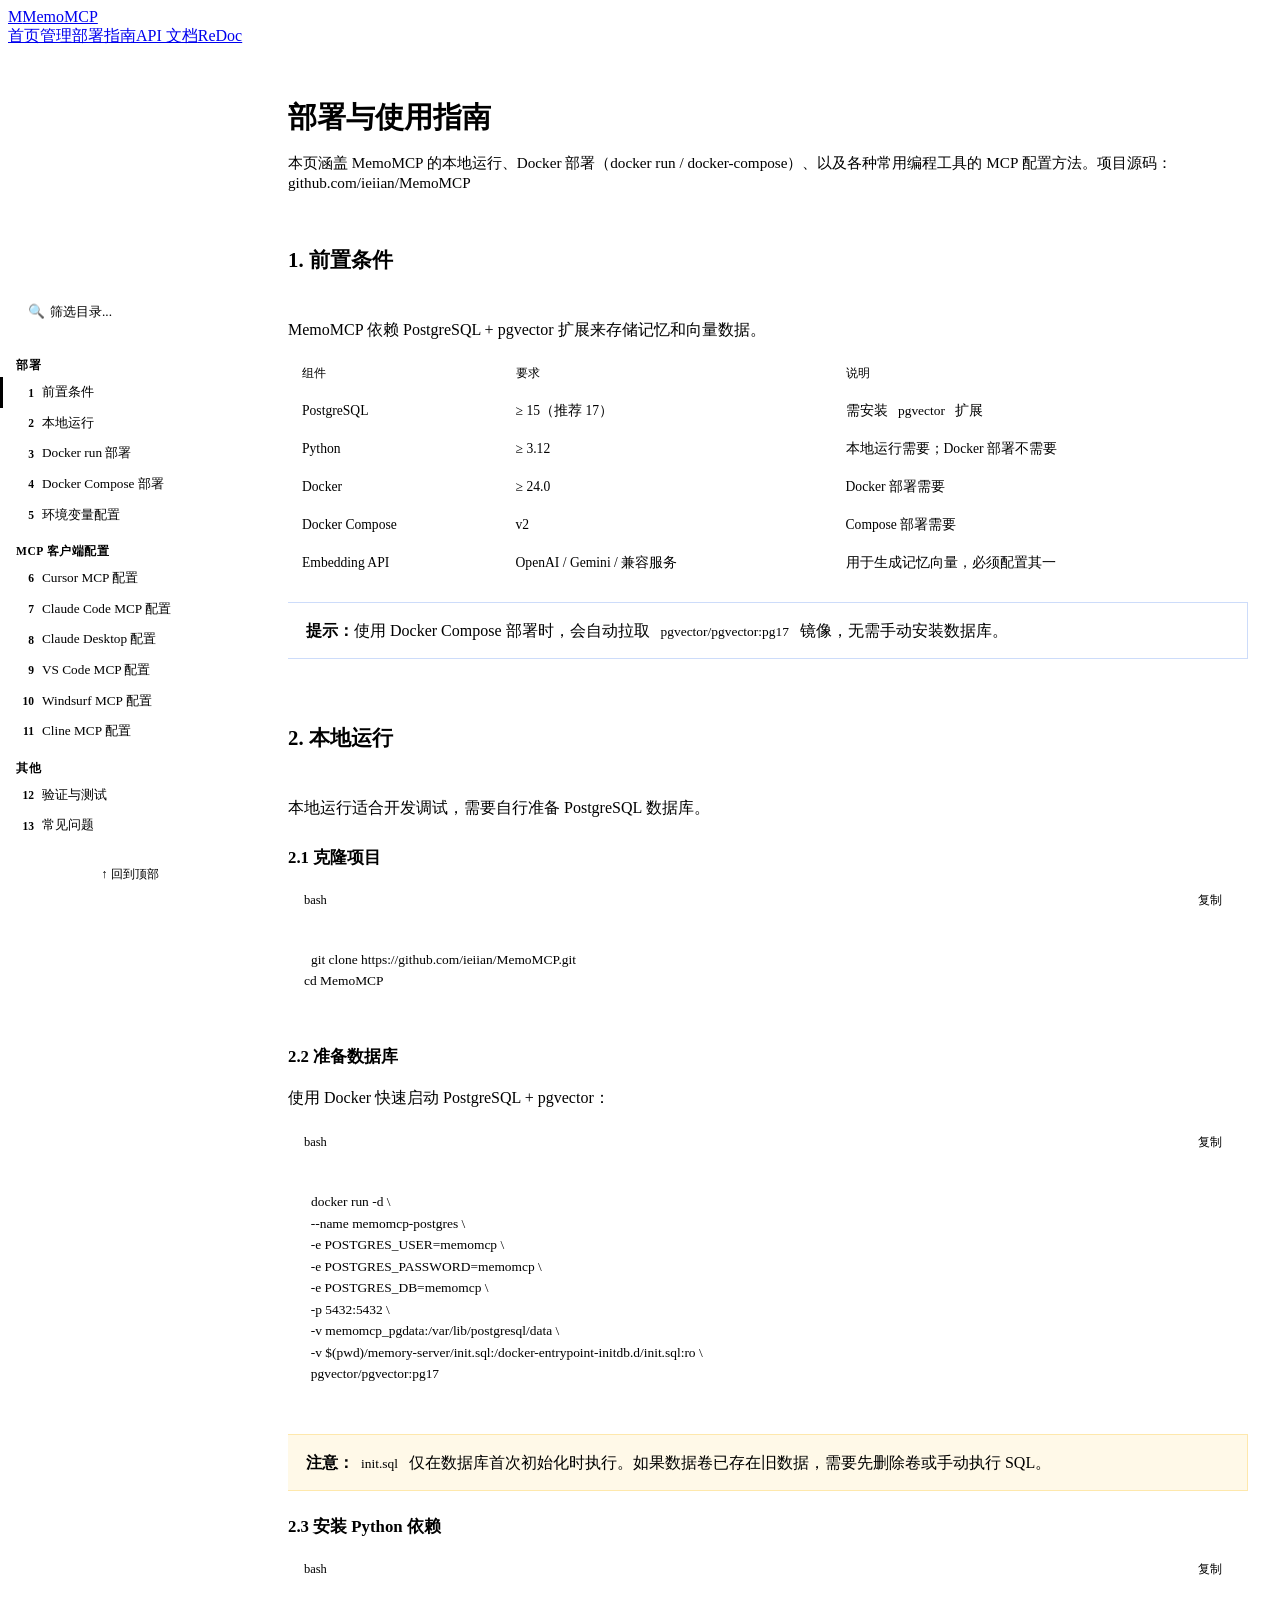
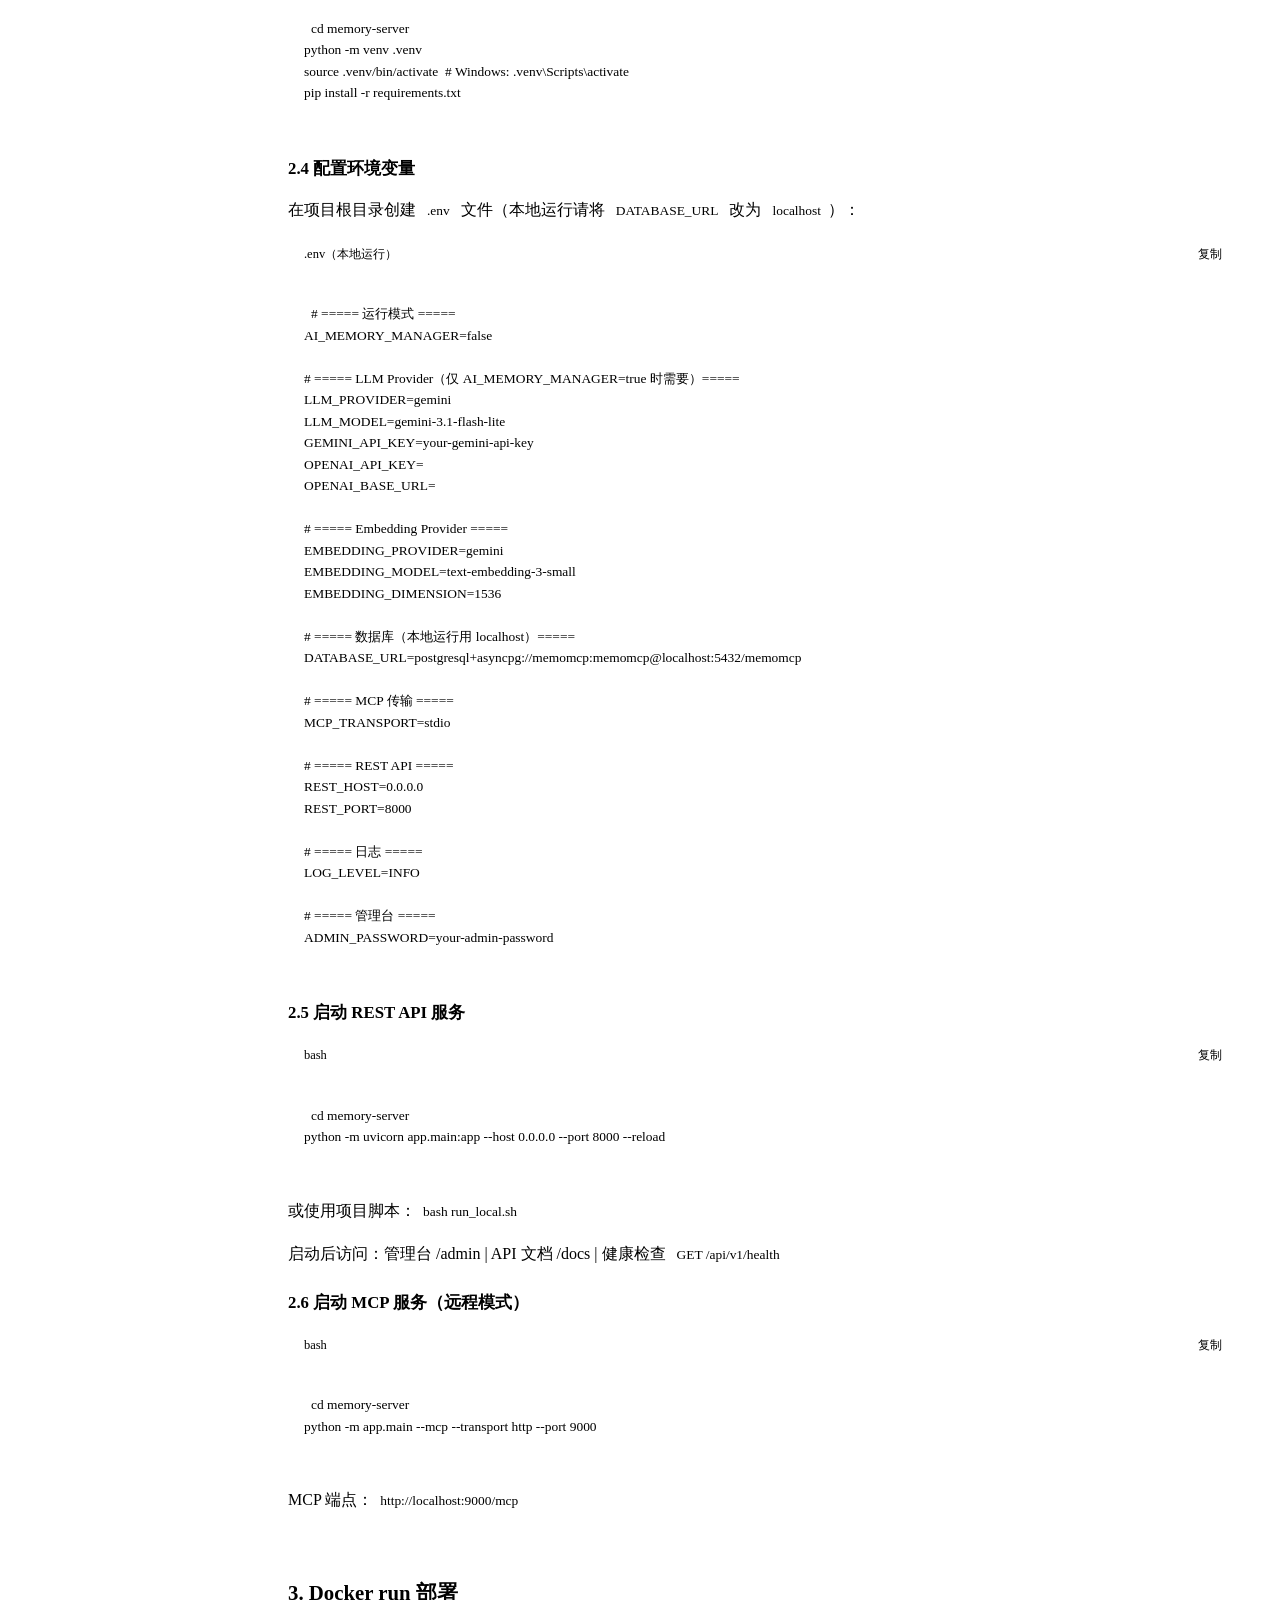
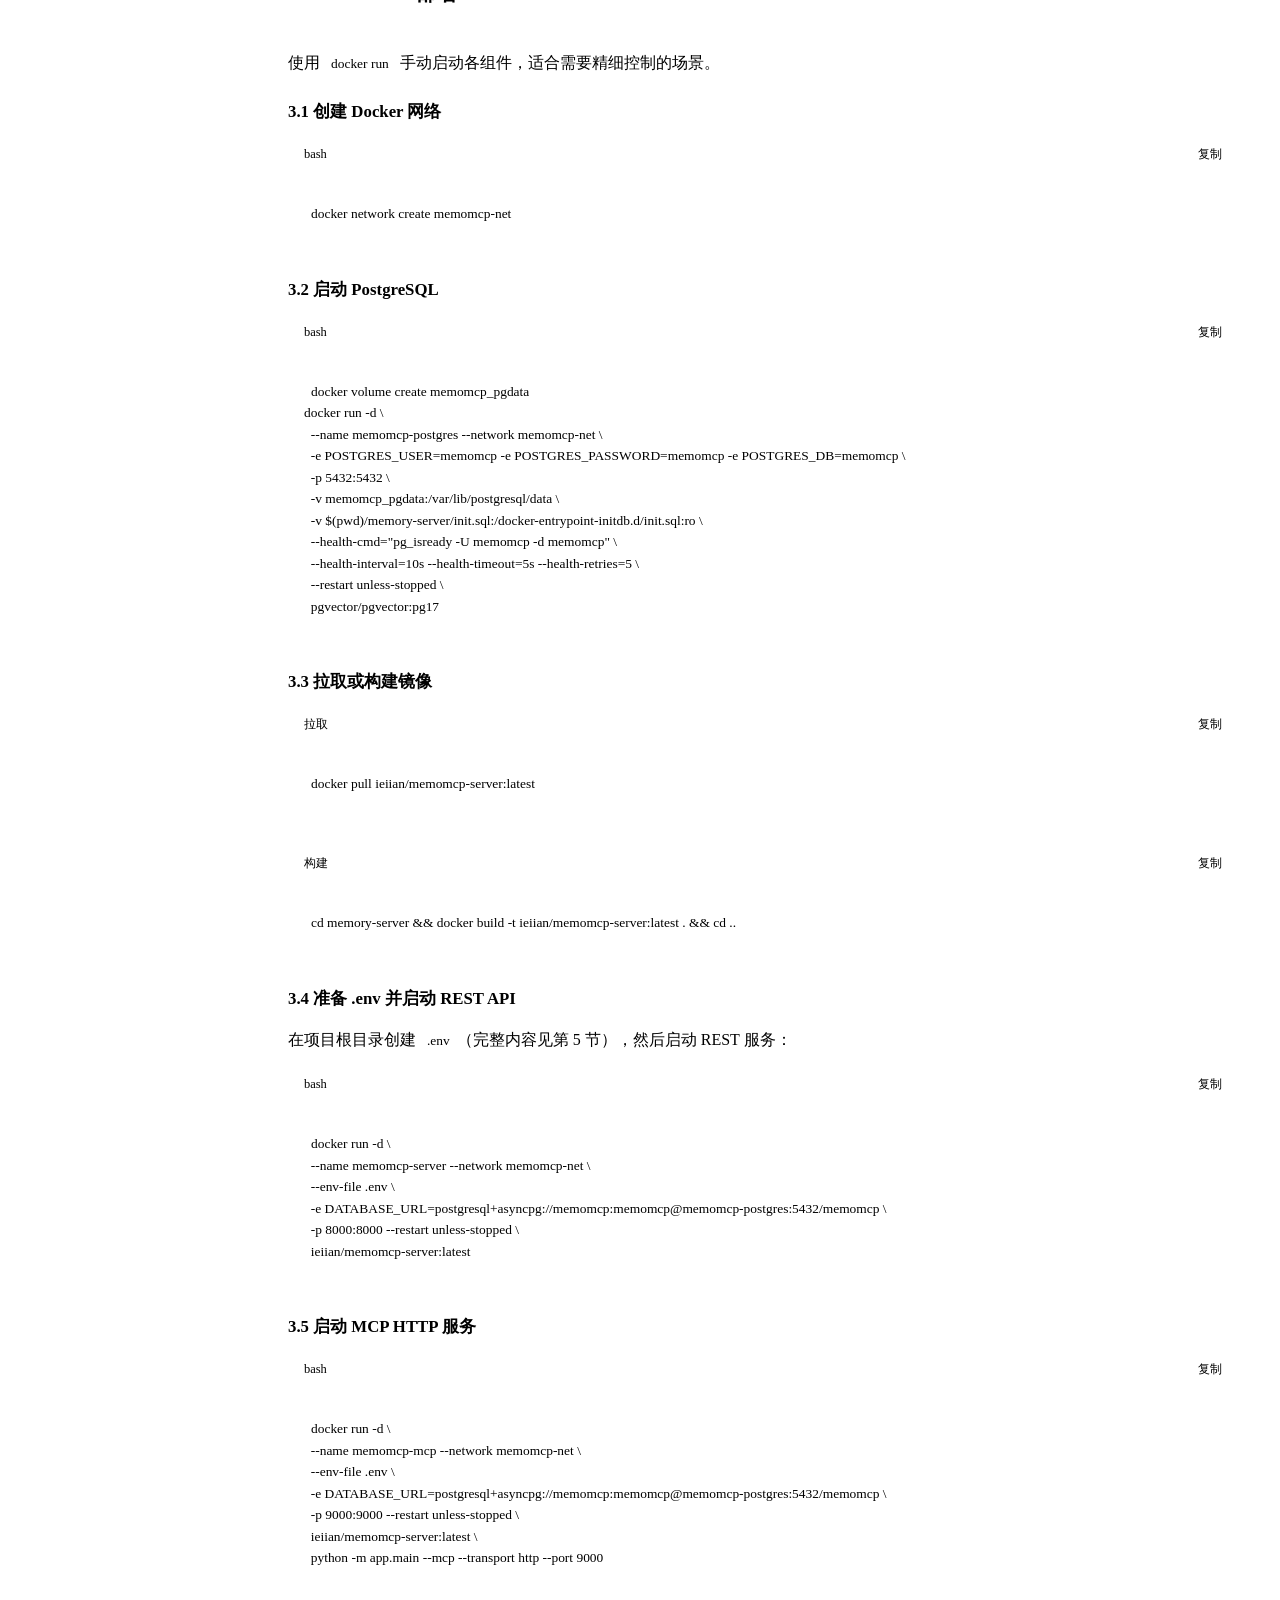
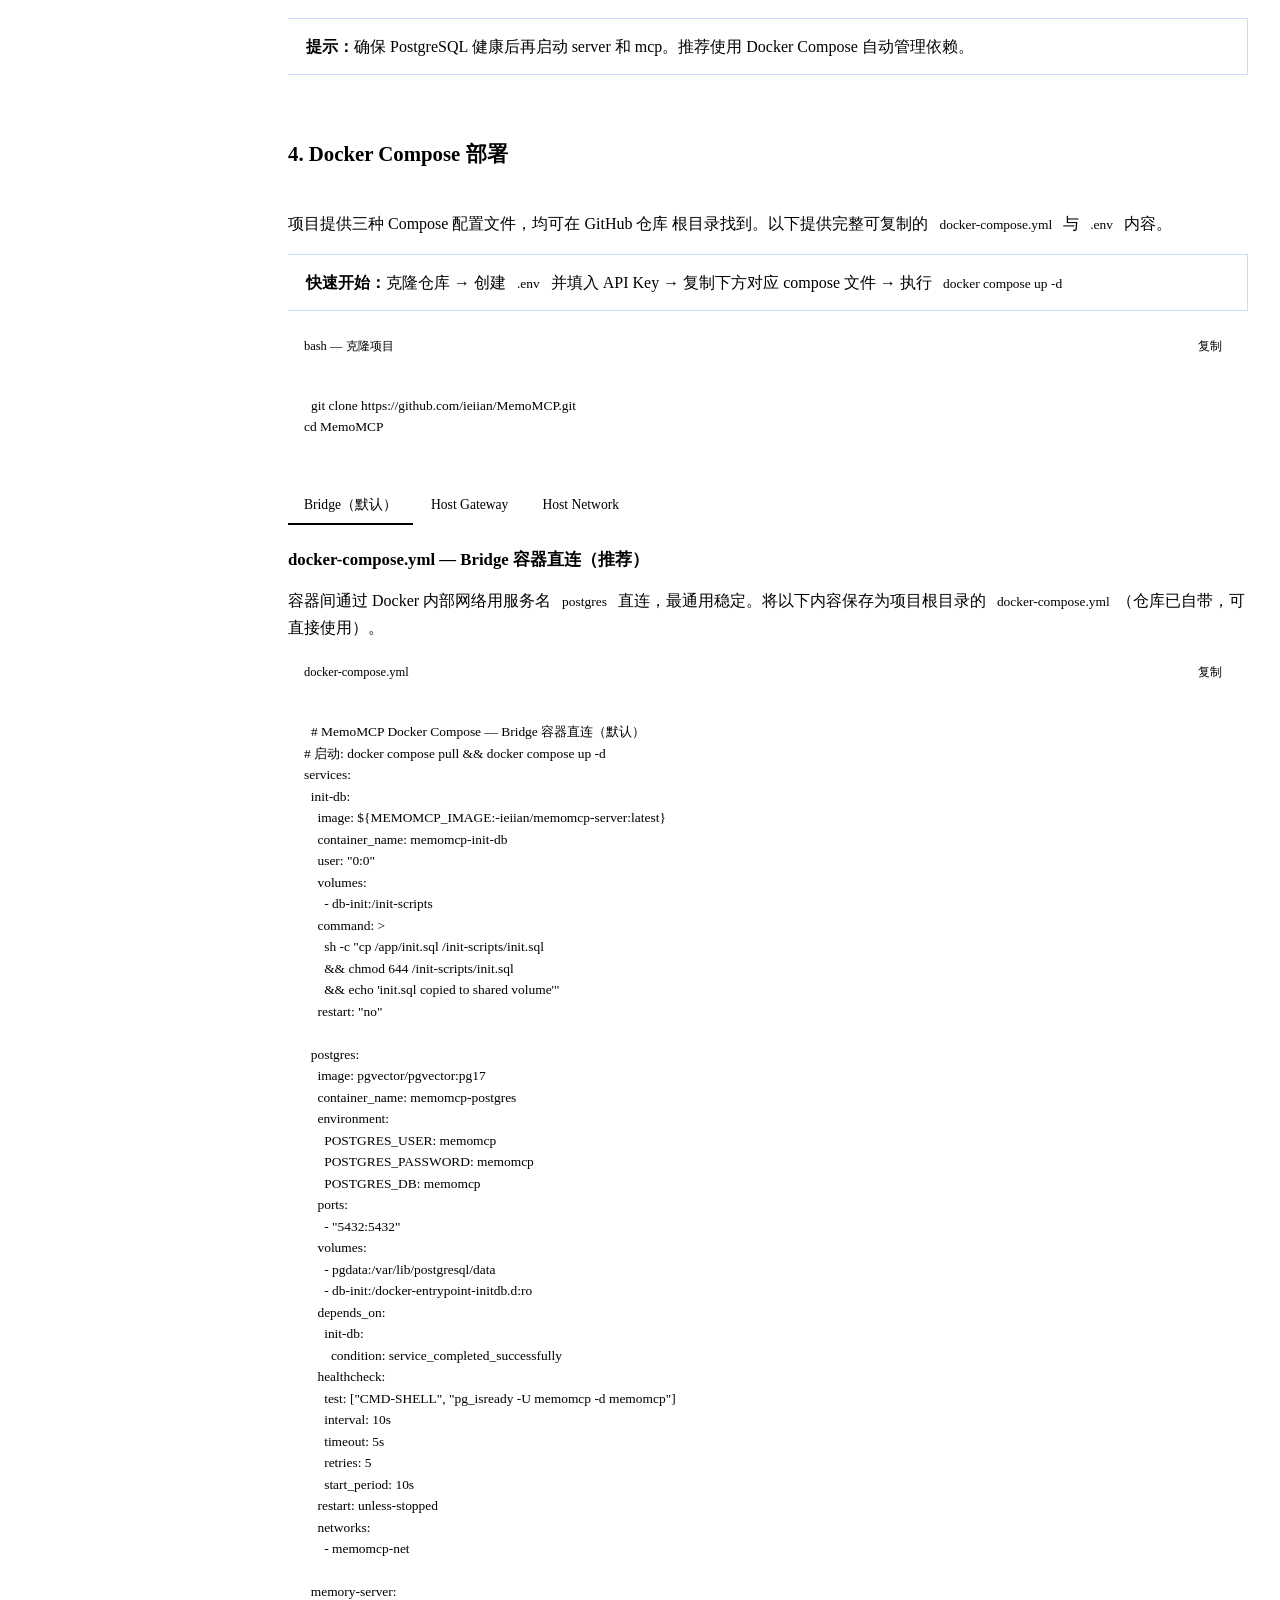
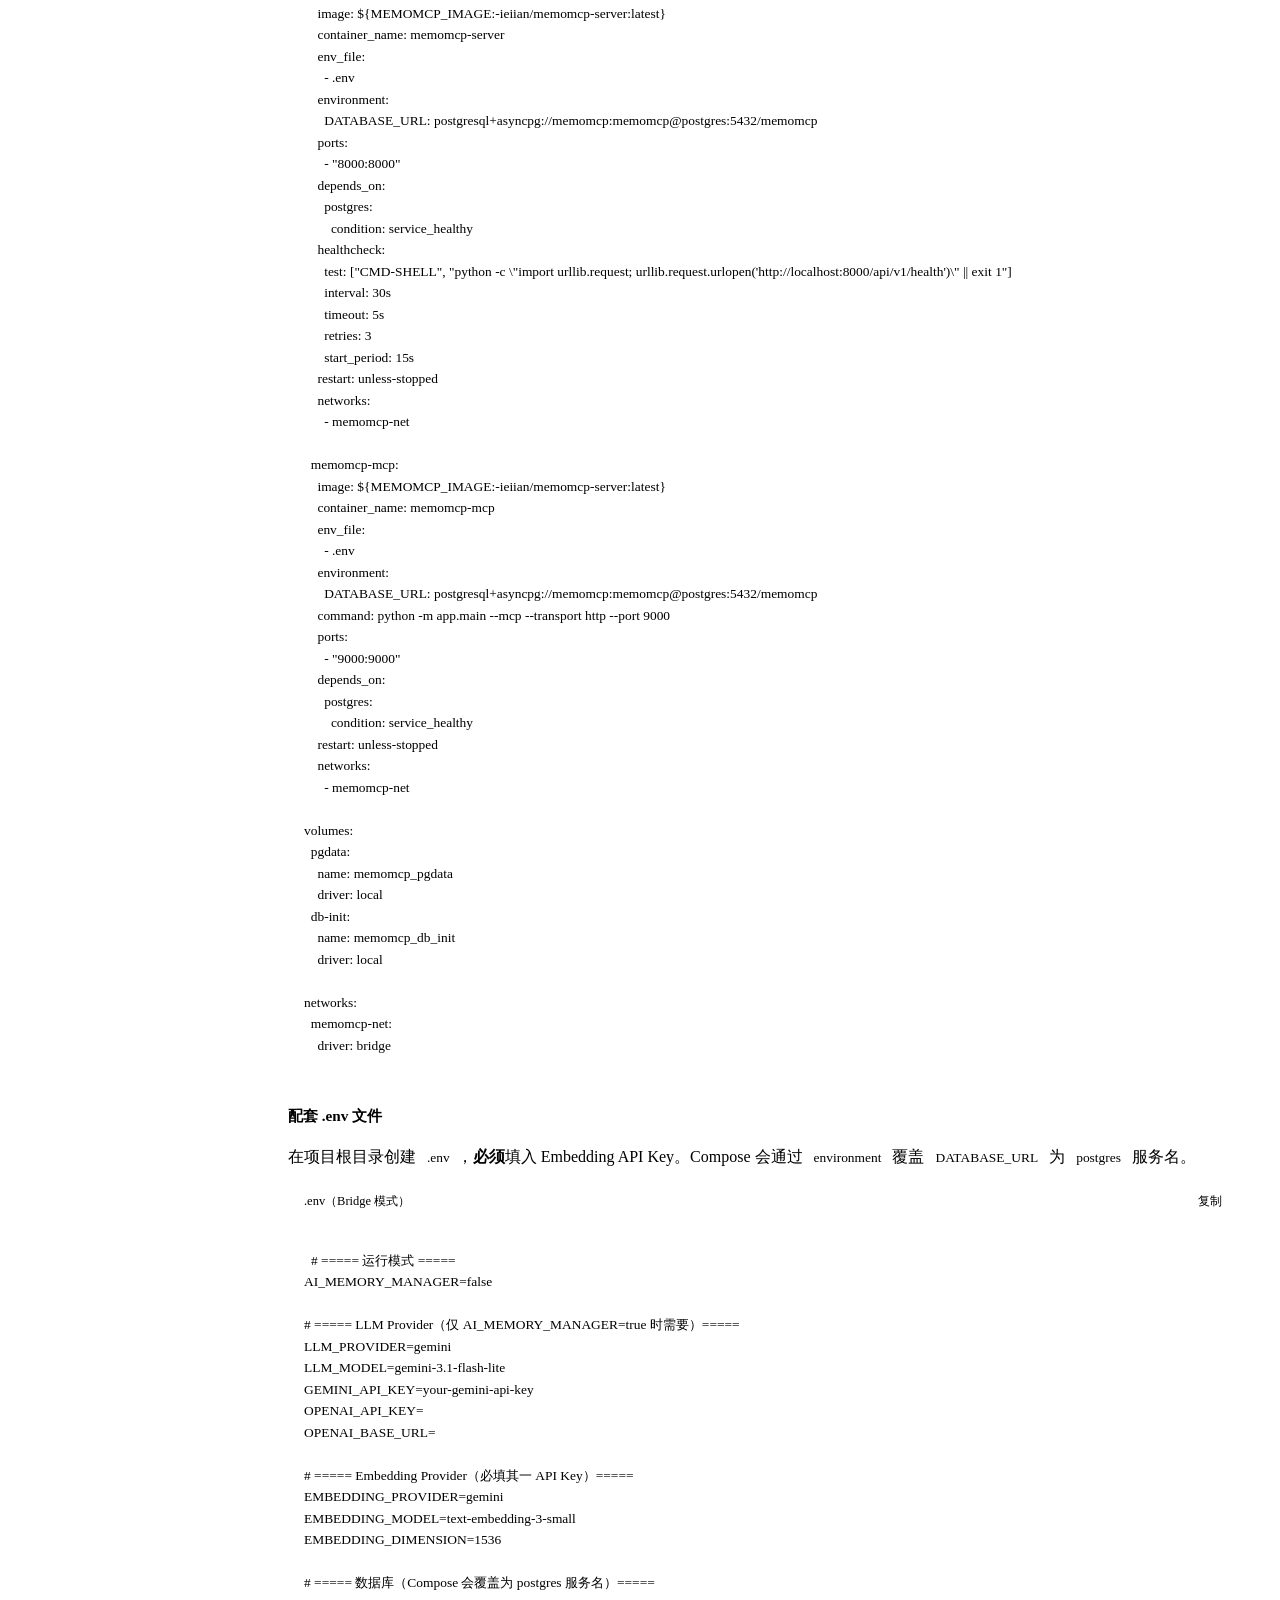
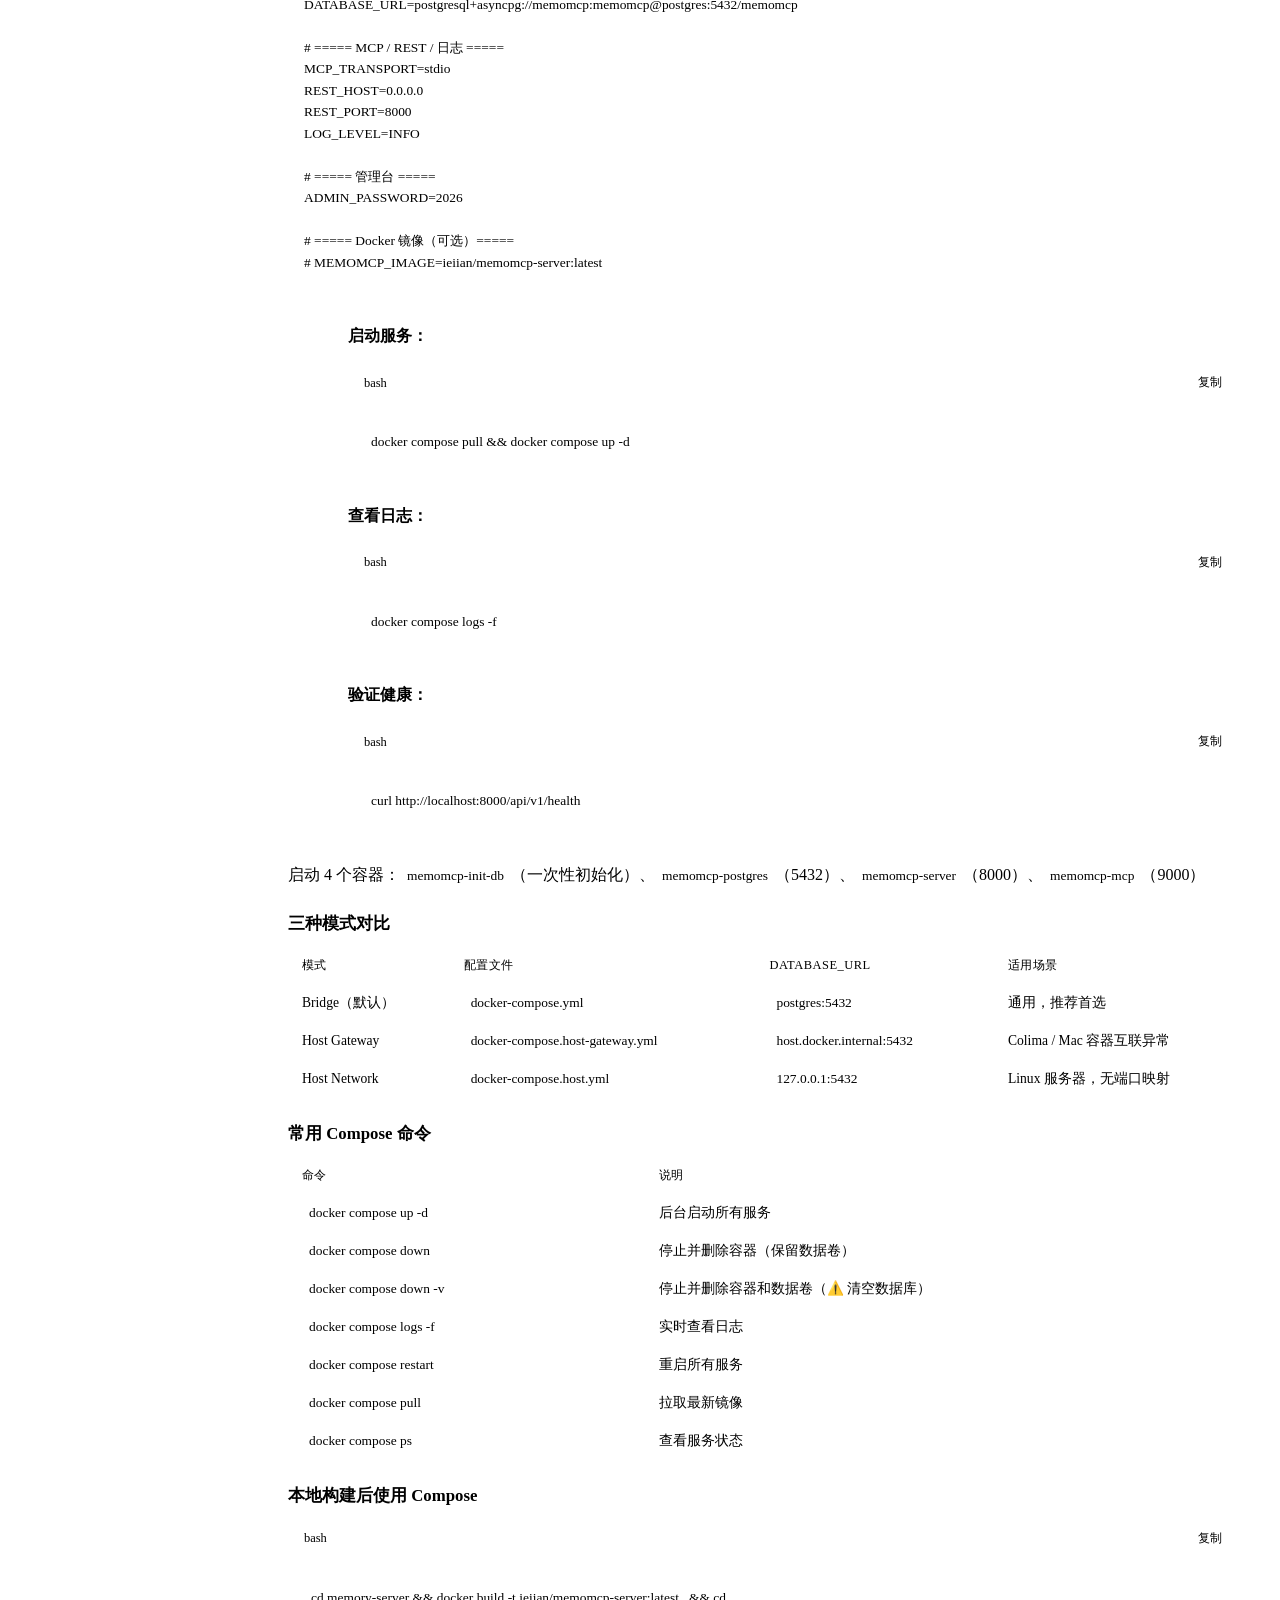
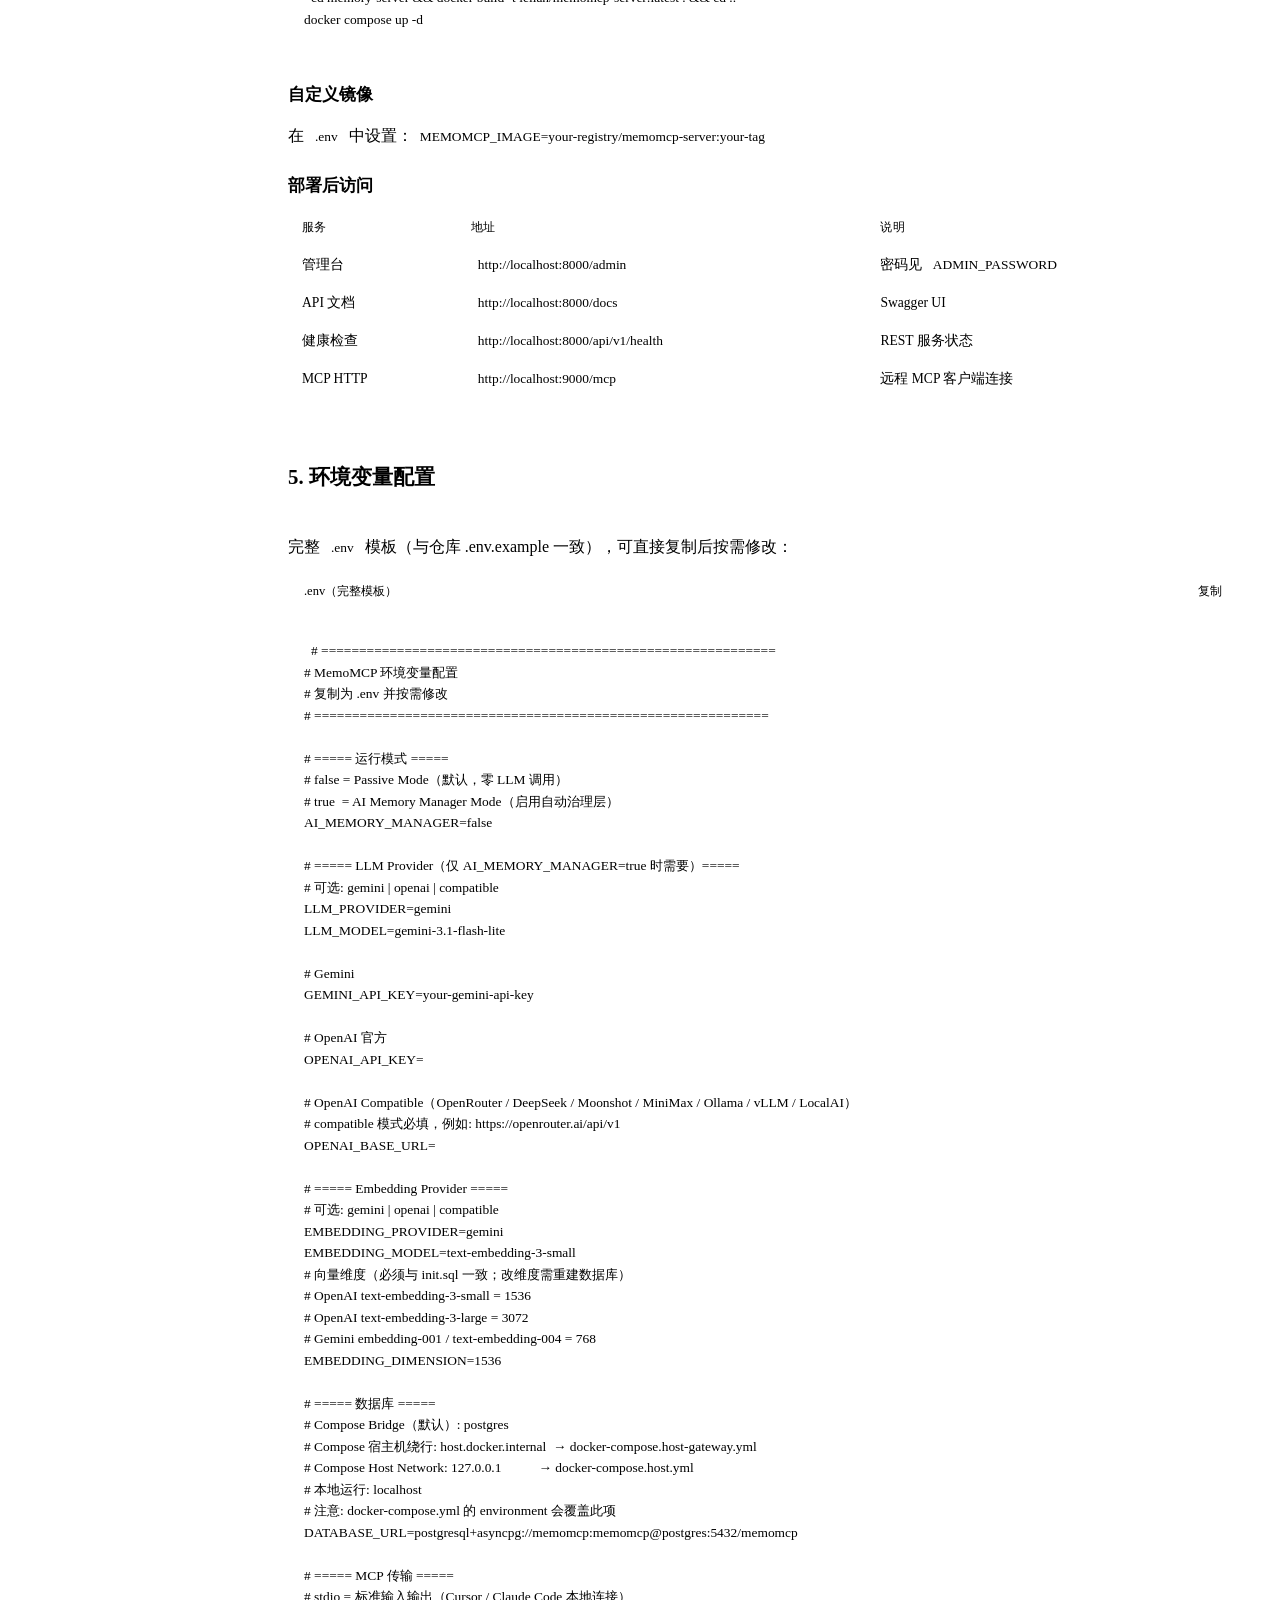
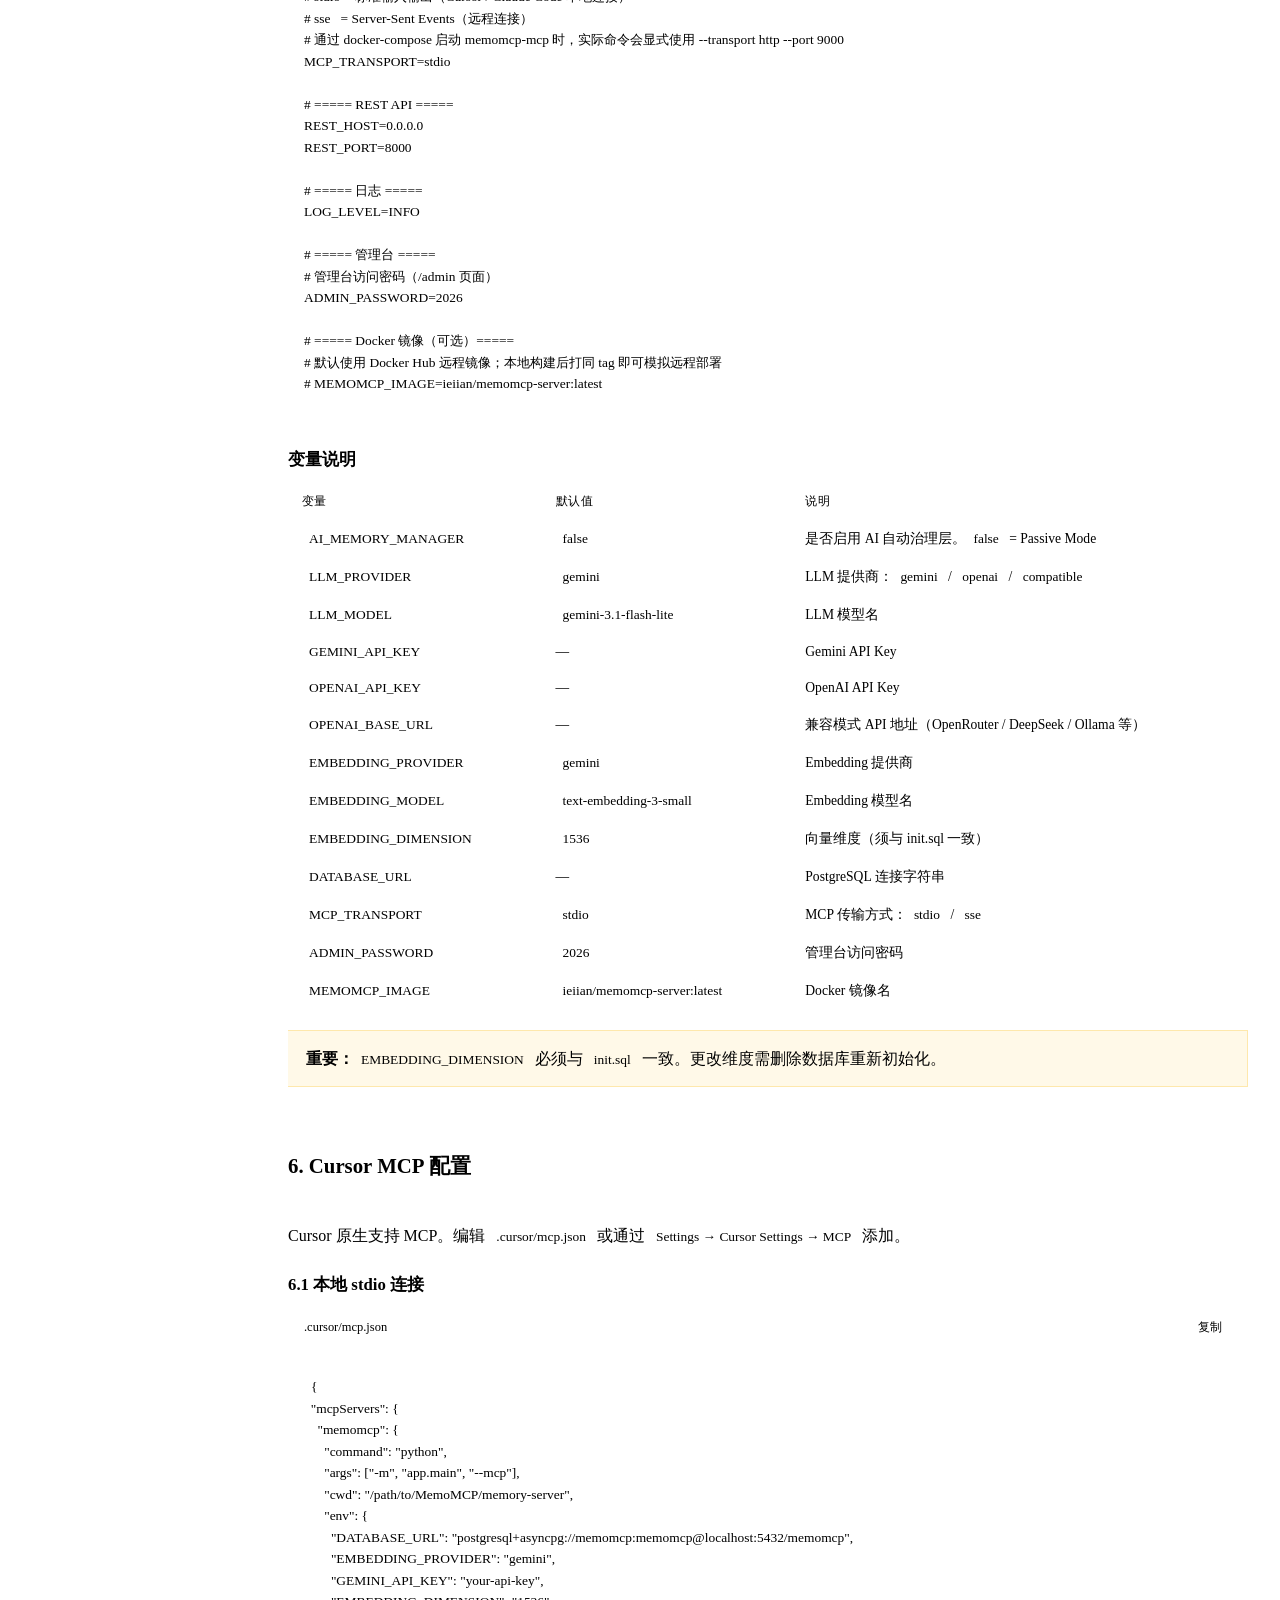
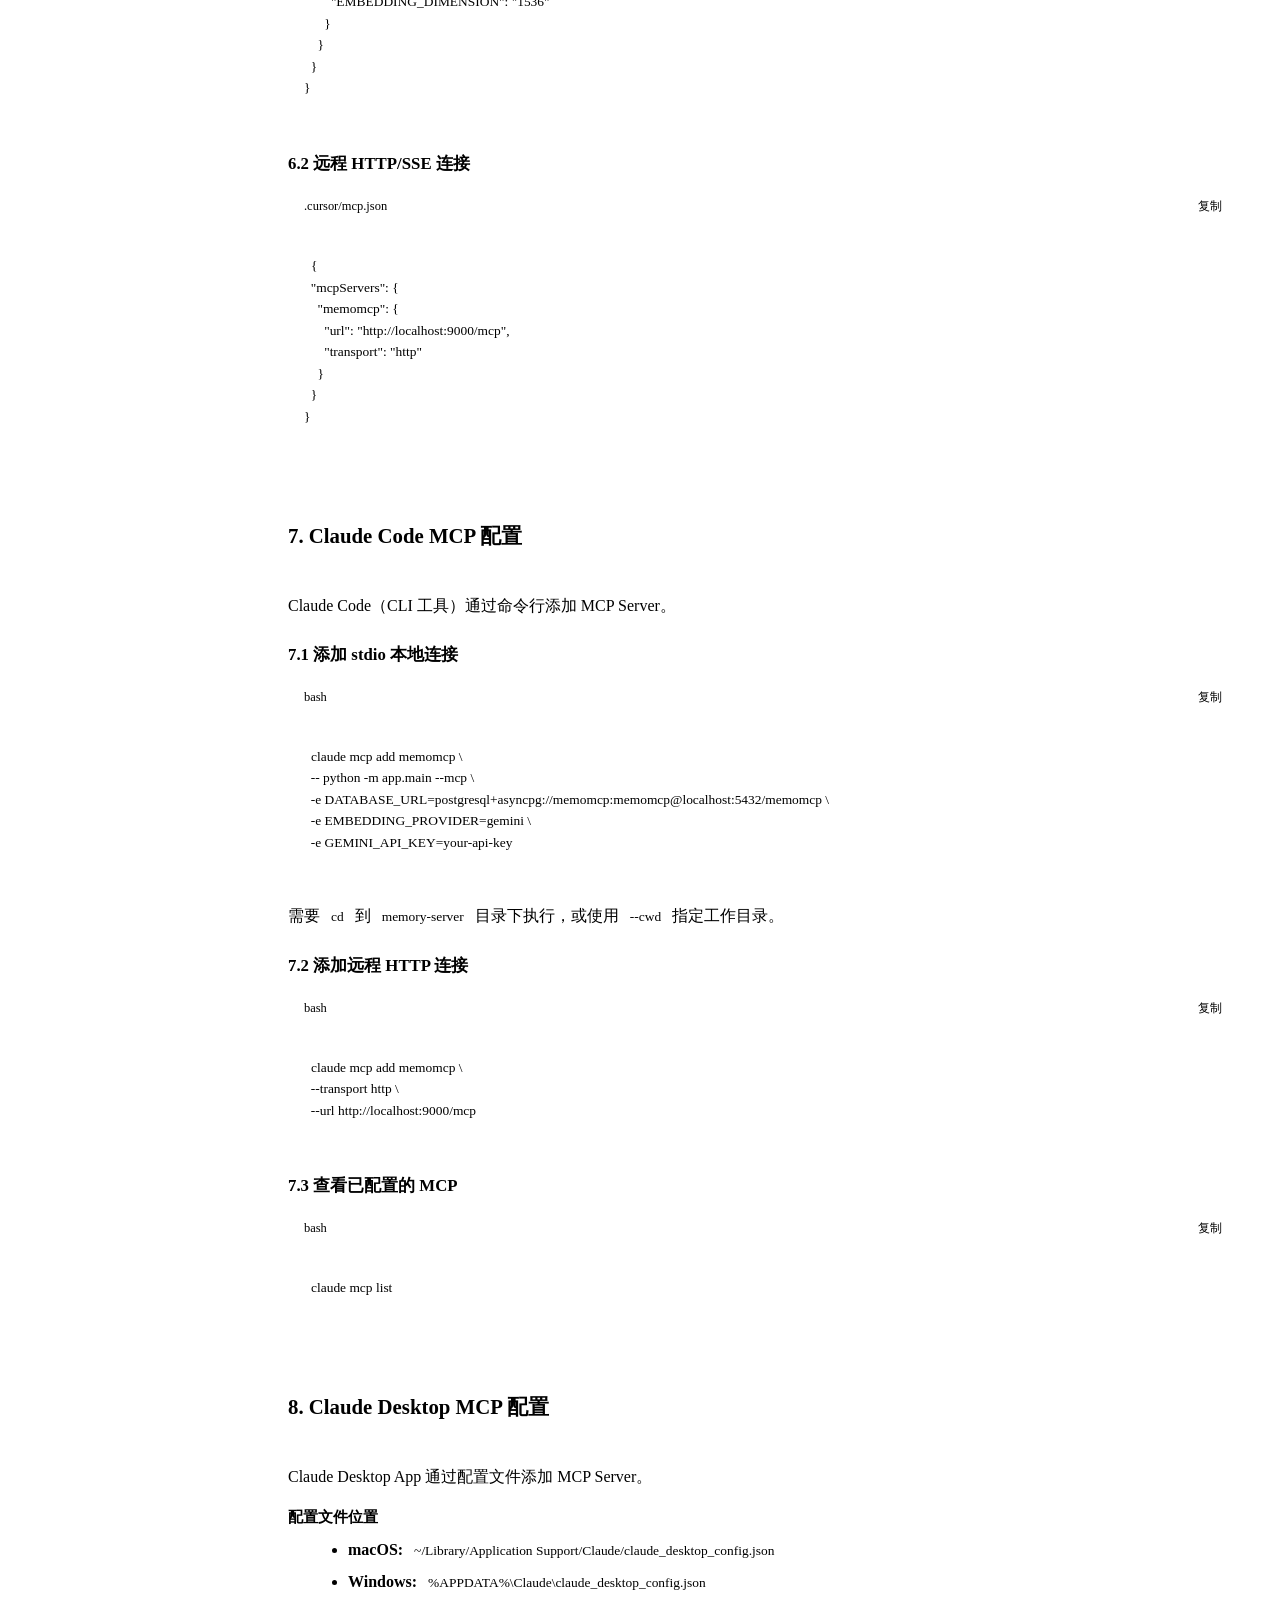
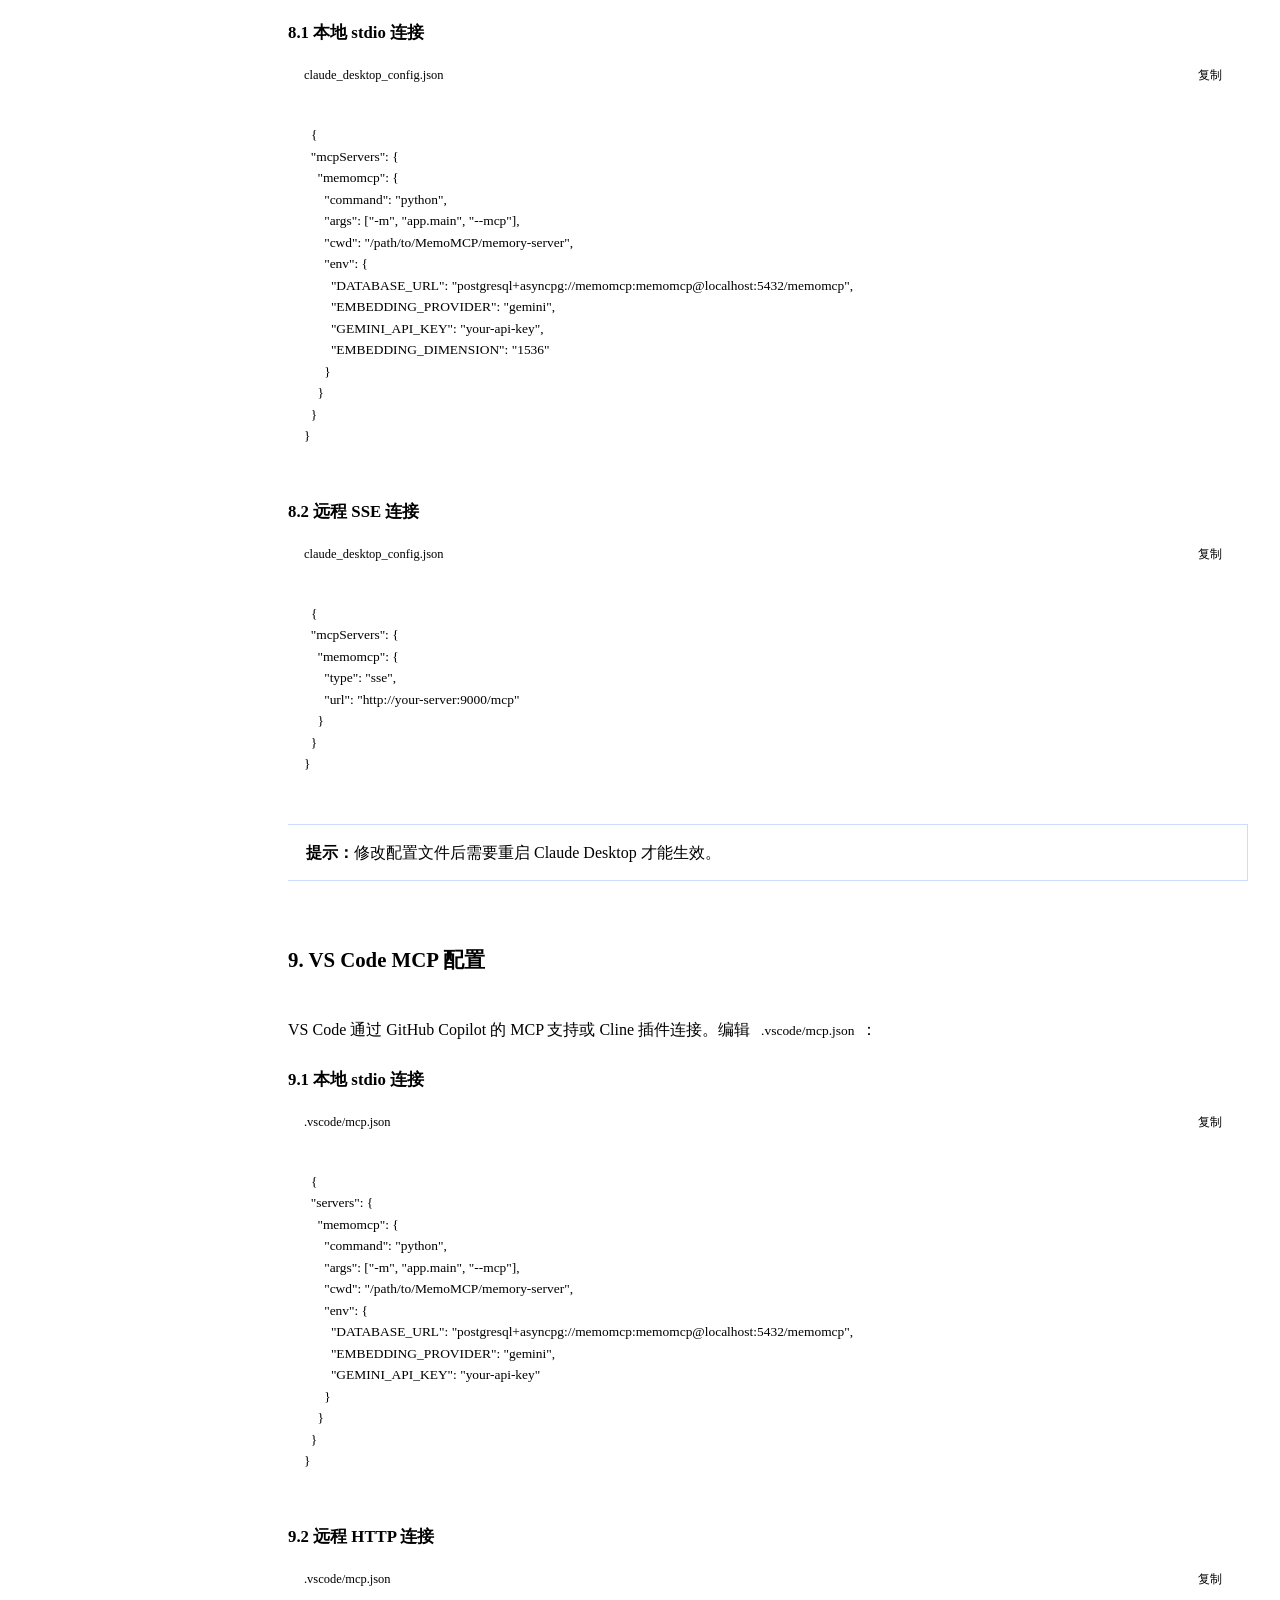
==== commit 02b0275c: "update260711" ====
--- a/memory-server/app/static/deploy.html
+++ b/memory-server/app/static/deploy.html
@@ -7,13 +7,32 @@
 <link rel="icon" href="/static/favicon.svg" type="image/svg+xml">
 <link rel="stylesheet" href="/static/theme.css">
 <style>
-.dw{max-width:960px;margin:0 auto;padding:32px 24px 64px}
+.dw{max-width:960px;margin:0 0 0 auto;padding:32px 24px 64px}
 .dh{margin-bottom:36px}.dh h1{font-size:1.8rem;font-weight:700;margin-bottom:8px}.dh p{color:var(--muted);font-size:.95rem}.dh p a{color:var(--accent);text-decoration:none}.dh p a:hover{text-decoration:underline}
-.toc{background:var(--surface);border:1px solid var(--border);border-radius:var(--radius);padding:20px 24px;margin-bottom:36px}
-.toc h3{font-size:.82rem;color:var(--muted);text-transform:uppercase;letter-spacing:.04em;margin-bottom:12px}
-.toc ol{list-style:none;counter-reset:t;display:grid;grid-template-columns:repeat(auto-fit,minmax(280px,1fr));gap:6px}
-.toc li{counter-increment:t;padding:4px 0}.toc li::before{content:counter(t)".";color:var(--accent);font-weight:600;margin-right:8px}
-.toc a{color:var(--text-secondary);font-size:.88rem}.toc a:hover{color:var(--accent)}
+/* ---- ReDoc 风格左侧导航 ---- */
+.sidenav{position:fixed;top:var(--header-h);left:0;bottom:0;width:260px;background:var(--surface);border-right:1px solid var(--border);display:flex;flex-direction:column;z-index:50}
+.snav-search{padding:12px 16px;border-bottom:1px solid var(--border);position:relative}
+.snav-search input{width:100%;background:var(--bg-elevated);border:1px solid var(--border);color:var(--text);padding:8px 12px 8px 34px;border-radius:var(--radius-sm);font-size:.83rem;font-family:inherit;transition:border-color .15s,box-shadow .15s}
+.snav-search input::placeholder{color:var(--muted)}
+.snav-search input:focus{border-color:var(--accent);box-shadow:0 0 0 3px var(--accent-soft);outline:none}
+.snav-search-icon{position:absolute;left:28px;top:50%;transform:translateY(-50%);color:var(--muted);font-size:.85rem;pointer-events:none;line-height:1}
+.snav-scroll{flex:1;overflow-y:auto;padding:8px 0 4px}
+.snav-group{margin-bottom:4px}
+.snav-group-label{padding:10px 16px 4px;font-size:.72rem;color:var(--muted);text-transform:uppercase;letter-spacing:.05em;font-weight:600}
+.snav-link{display:flex;align-items:center;gap:8px;padding:6px 16px 6px 13px;color:var(--text-secondary);font-size:.83rem;line-height:1.4;border-left:3px solid transparent;transition:color .15s,background .15s,border-color .15s;cursor:pointer;text-decoration:none}
+.snav-link:hover{color:var(--text);background:var(--surface-hover)}
+.snav-link.active{color:var(--accent);background:var(--accent-soft);border-left-color:var(--accent);font-weight:500}
+.snav-link .snav-num{color:var(--muted);font-size:.72rem;font-weight:600;min-width:18px;text-align:right;flex-shrink:0}
+.snav-link.active .snav-num{color:var(--accent)}
+.snav-link .snav-text{overflow:hidden;text-overflow:ellipsis;white-space:nowrap}
+.snav-link.hidden{display:none}
+.snav-backtop{padding:10px 16px;border-top:1px solid var(--border)}
+.snav-backtop button{width:100%;padding:7px;background:none;border:1px solid var(--border);border-radius:var(--radius-sm);color:var(--muted);font-size:.78rem;cursor:pointer;font-family:inherit;transition:color .15s,border-color .15s}
+.snav-backtop button:hover{color:var(--accent);border-color:var(--accent)}
+.site-footer{margin-left:260px}
+.snav-toggle{display:none;position:fixed;left:16px;bottom:20px;z-index:60;width:44px;height:44px;border-radius:50%;background:var(--accent);color:#fff;border:none;align-items:center;justify-content:center;font-size:1.15rem;cursor:pointer;box-shadow:var(--shadow);transition:background .15s}
+.snav-toggle:hover{background:var(--accent-hover)}
+.snav-overlay{display:none;position:fixed;inset:0;background:rgba(0,0,0,.5);z-index:49}
 .ds{margin-bottom:48px;scroll-margin-top:80px}
 .ds h2{font-size:1.3rem;font-weight:600;margin-bottom:16px;padding-bottom:10px;border-bottom:2px solid var(--accent);display:inline-block}
 .ds h3{font-size:1.05rem;font-weight:600;margin:24px 0 12px;color:var(--accent)}
@@ -44,7 +63,15 @@
 .dt2b{padding:9px 16px;background:none;border:none;color:var(--muted);cursor:pointer;font-size:.85rem;font-weight:500;font-family:inherit;border-bottom:2px solid transparent;margin-bottom:-1px;white-space:nowrap;transition:color .15s}
 .dt2b:hover{color:var(--text)}.dt2b.active{color:var(--accent);border-bottom-color:var(--accent)}
 .dtc{display:none}.dtc.active{display:block}
-@media(max-width:768px){.dw{padding:20px 16px 48px}.toc ol{grid-template-columns:1fr}}
+@media(max-width:1024px){
+  .sidenav{transform:translateX(-100%);transition:transform .25s ease}
+  .sidenav.open{transform:translateX(0)}
+  .sidenav.open+.snav-overlay{display:block}
+  .dw{margin:0 auto;padding:24px 16px 48px}
+  .site-footer{margin-left:0}
+  .snav-toggle{display:flex}
+}
+@media(max-width:768px){.dw{padding:20px 12px 48px}}
 </style>
 </head>
 <body>
@@ -57,21 +84,39 @@
 <main class="dw">
 <div class="dh"><h1>部署与使用指南</h1><p>本页涵盖 MemoMCP 的本地运行、Docker 部署（docker run / docker-compose）、以及各种常用编程工具的 MCP 配置方法。项目源码：<a href="https://github.com/ieiian/MemoMCP" target="_blank" rel="noopener">github.com/ieiian/MemoMCP</a></p></div>
 
-<nav class="toc"><h3>目录</h3><ol>
-<li><a href="#pre">前置条件</a></li>
-<li><a href="#local">本地运行</a></li>
-<li><a href="#dr">Docker run 部署</a></li>
-<li><a href="#dc">Docker Compose 部署</a></li>
-<li><a href="#env">环境变量配置</a></li>
-<li><a href="#cursor">Cursor MCP 配置</a></li>
-<li><a href="#cc">Claude Code MCP 配置</a></li>
-<li><a href="#cd">Claude Desktop MCP 配置</a></li>
-<li><a href="#vsc">VS Code MCP 配置</a></li>
-<li><a href="#ws">Windsurf MCP 配置</a></li>
-<li><a href="#cl">Cline MCP 配置</a></li>
-<li><a href="#verify">验证与测试</a></li>
-<li><a href="#faq">常见问题</a></li>
-</ol></nav>
+<aside class="sidenav" id="sideNav">
+  <div class="snav-search">
+    <span class="snav-search-icon">🔍</span>
+    <input type="text" id="snavFilter" placeholder="筛选目录..." autocomplete="off">
+  </div>
+  <nav class="snav-scroll" id="snavScroll">
+    <div class="snav-group">
+      <div class="snav-group-label">部署</div>
+      <a class="snav-link" href="#pre" data-target="pre"><span class="snav-num">1</span><span class="snav-text">前置条件</span></a>
+      <a class="snav-link" href="#local" data-target="local"><span class="snav-num">2</span><span class="snav-text">本地运行</span></a>
+      <a class="snav-link" href="#dr" data-target="dr"><span class="snav-num">3</span><span class="snav-text">Docker run 部署</span></a>
+      <a class="snav-link" href="#dc" data-target="dc"><span class="snav-num">4</span><span class="snav-text">Docker Compose 部署</span></a>
+      <a class="snav-link" href="#env" data-target="env"><span class="snav-num">5</span><span class="snav-text">环境变量配置</span></a>
+    </div>
+    <div class="snav-group">
+      <div class="snav-group-label">MCP 客户端配置</div>
+      <a class="snav-link" href="#cursor" data-target="cursor"><span class="snav-num">6</span><span class="snav-text">Cursor MCP 配置</span></a>
+      <a class="snav-link" href="#cc" data-target="cc"><span class="snav-num">7</span><span class="snav-text">Claude Code MCP 配置</span></a>
+      <a class="snav-link" href="#cd" data-target="cd"><span class="snav-num">8</span><span class="snav-text">Claude Desktop 配置</span></a>
+      <a class="snav-link" href="#vsc" data-target="vsc"><span class="snav-num">9</span><span class="snav-text">VS Code MCP 配置</span></a>
+      <a class="snav-link" href="#ws" data-target="ws"><span class="snav-num">10</span><span class="snav-text">Windsurf MCP 配置</span></a>
+      <a class="snav-link" href="#cl" data-target="cl"><span class="snav-num">11</span><span class="snav-text">Cline MCP 配置</span></a>
+    </div>
+    <div class="snav-group">
+      <div class="snav-group-label">其他</div>
+      <a class="snav-link" href="#verify" data-target="verify"><span class="snav-num">12</span><span class="snav-text">验证与测试</span></a>
+      <a class="snav-link" href="#faq" data-target="faq"><span class="snav-num">13</span><span class="snav-text">常见问题</span></a>
+    </div>
+  </nav>
+  <div class="snav-backtop"><button id="snavTop">↑ 回到顶部</button></div>
+</aside>
+<div class="snav-overlay" id="snavOverlay"></div>
+<button class="snav-toggle" id="snavToggle" aria-label="切换目录导航">☰</button>
 
 <section class="ds" id="pre">
 <h2>1. 前置条件</h2>
@@ -942,6 +987,84 @@
   btn.classList.add('active');
   document.getElementById(id).classList.add('active');
 }
+
+// ---- 左侧导航：搜索过滤 + scroll-spy + 移动端 toggle ----
+(function(){
+  var links=Array.prototype.slice.call(document.querySelectorAll('.snav-link'));
+  var sections=links.map(function(l){return document.getElementById(l.dataset.target);}).filter(Boolean);
+  var filterInput=document.getElementById('snavFilter');
+  var scrollBox=document.getElementById('snavScroll');
+
+  /* 搜索过滤 */
+  if(filterInput){
+    filterInput.addEventListener('input',function(){
+      var q=this.value.trim().toLowerCase();
+      links.forEach(function(l){
+        var text=l.querySelector('.snav-text').textContent.toLowerCase();
+        var num=l.querySelector('.snav-num').textContent;
+        var match=!q||text.indexOf(q)>=0||num.indexOf(q)>=0;
+        l.classList.toggle('hidden',!match);
+      });
+      document.querySelectorAll('.snav-group').forEach(function(g){
+        var hasVisible=g.querySelectorAll('.snav-link:not(.hidden)').length>0;
+        g.style.display=hasVisible?'':'none';
+      });
+    });
+  }
+
+  /* scroll-spy 高亮 */
+  var activeId=null;
+  function setActive(id){
+    if(id===activeId)return;
+    activeId=id;
+    links.forEach(function(l){l.classList.toggle('active',l.dataset.target===id);});
+    var activeLink=document.querySelector('.snav-link.active');
+    if(activeLink&&scrollBox){
+      var r1=activeLink.getBoundingClientRect();
+      var r2=scrollBox.getBoundingClientRect();
+      if(r1.top<r2.top||r1.bottom>r2.bottom){
+        activeLink.scrollIntoView({block:'nearest',behavior:'smooth'});
+      }
+    }
+  }
+  if('IntersectionObserver' in window){
+    var observer=new IntersectionObserver(function(entries){
+      var visible=entries.filter(function(e){return e.isIntersecting;})
+        .sort(function(a,b){return a.boundingClientRect.top-b.boundingClientRect.top;});
+      if(visible.length>0){setActive(visible[0].target.id);}
+    },{rootMargin:'-80px 0px -70% 0px',threshold:0});
+    sections.forEach(function(s){observer.observe(s);});
+  }else{
+    window.addEventListener('scroll',function(){
+      var pos=window.scrollY+100;var cur=sections[0]&&sections[0].id;
+      sections.forEach(function(s){if(s.offsetTop<=pos)cur=s.id;});
+      if(cur)setActive(cur);
+    });
+  }
+
+  /* 回到顶部 */
+  var topBtn=document.getElementById('snavTop');
+  if(topBtn){
+    topBtn.addEventListener('click',function(){
+      window.scrollTo({top:0,behavior:'smooth'});
+    });
+  }
+
+  /* 移动端 toggle */
+  var toggle=document.getElementById('snavToggle');
+  var sideNav=document.getElementById('sideNav');
+  var overlay=document.getElementById('snavOverlay');
+  function closeNav(){sideNav.classList.remove('open');}
+  if(toggle&&sideNav){
+    toggle.addEventListener('click',function(){
+      sideNav.classList.toggle('open');
+    });
+    if(overlay){overlay.addEventListener('click',closeNav);}
+    sideNav.addEventListener('click',function(e){
+      if(e.target.closest('.snav-link')){closeNav();}
+    });
+  }
+})();
 </script>
 </body>
 </html>
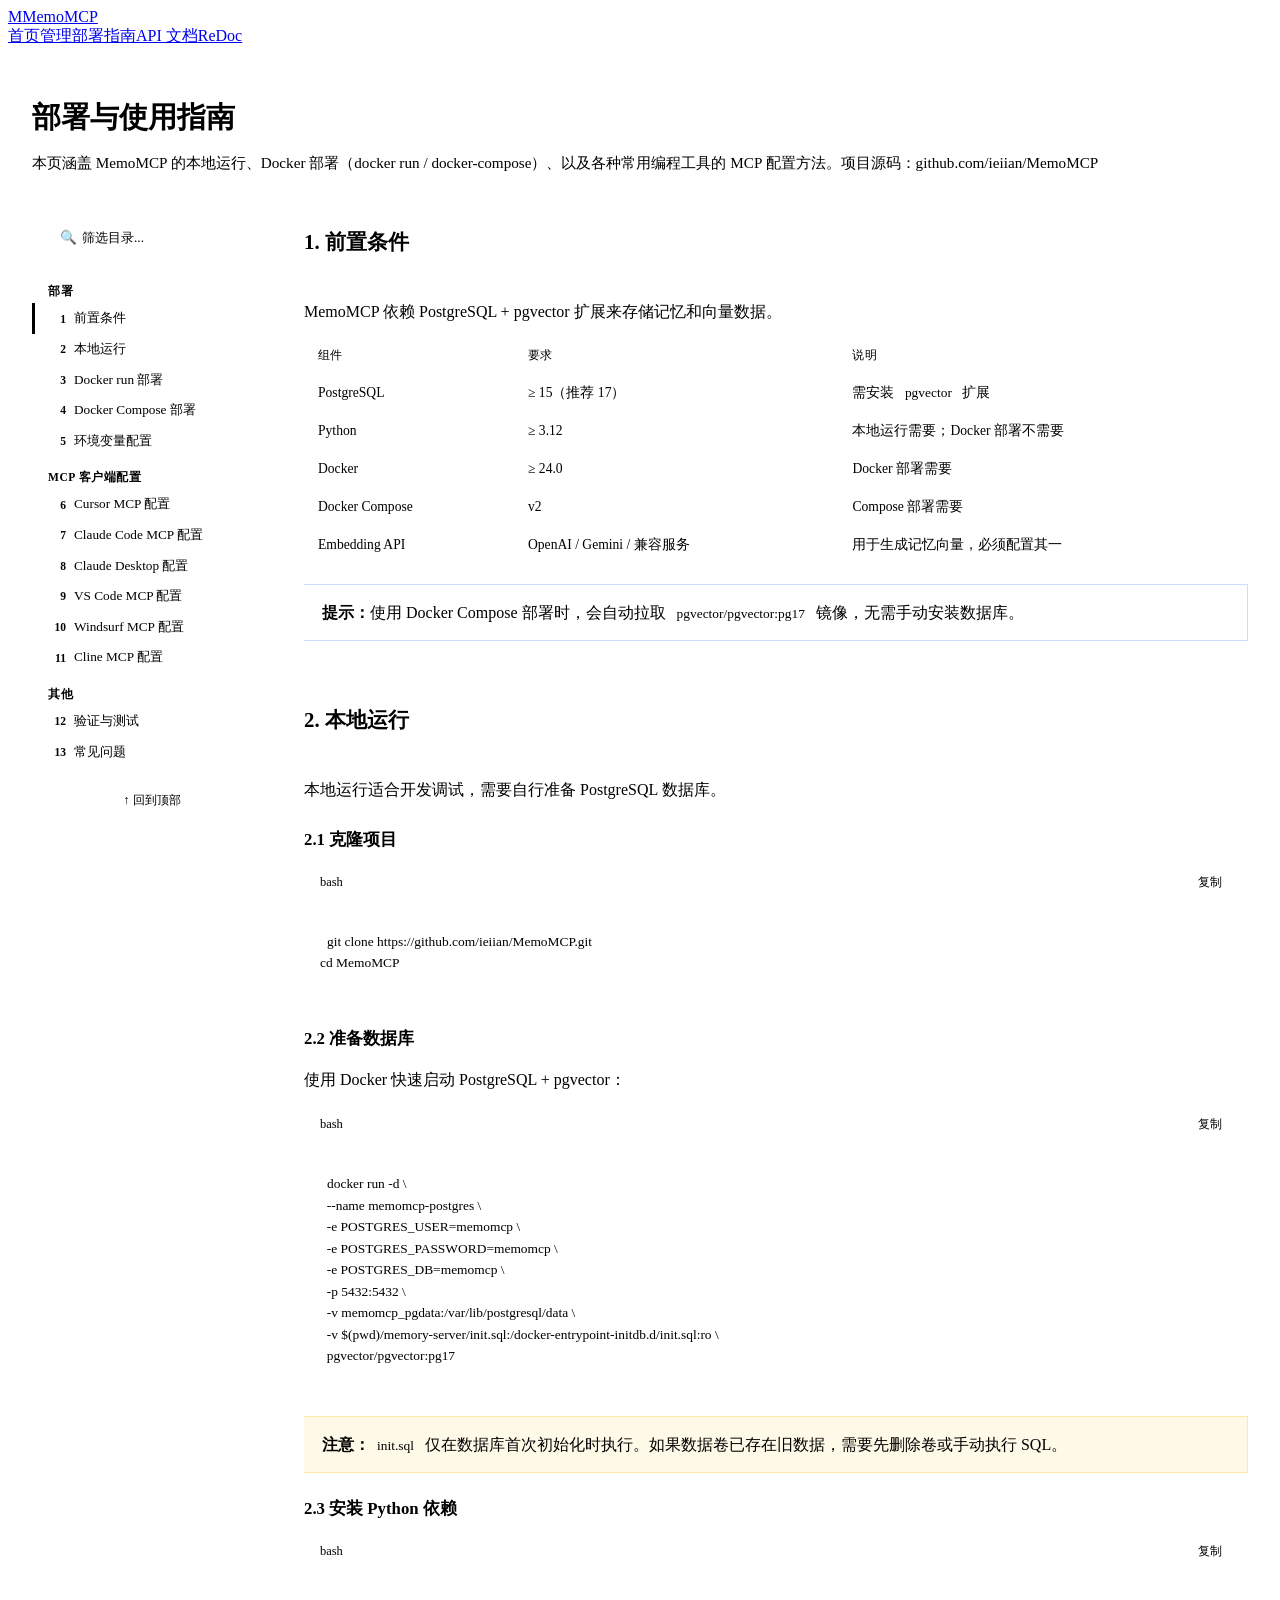
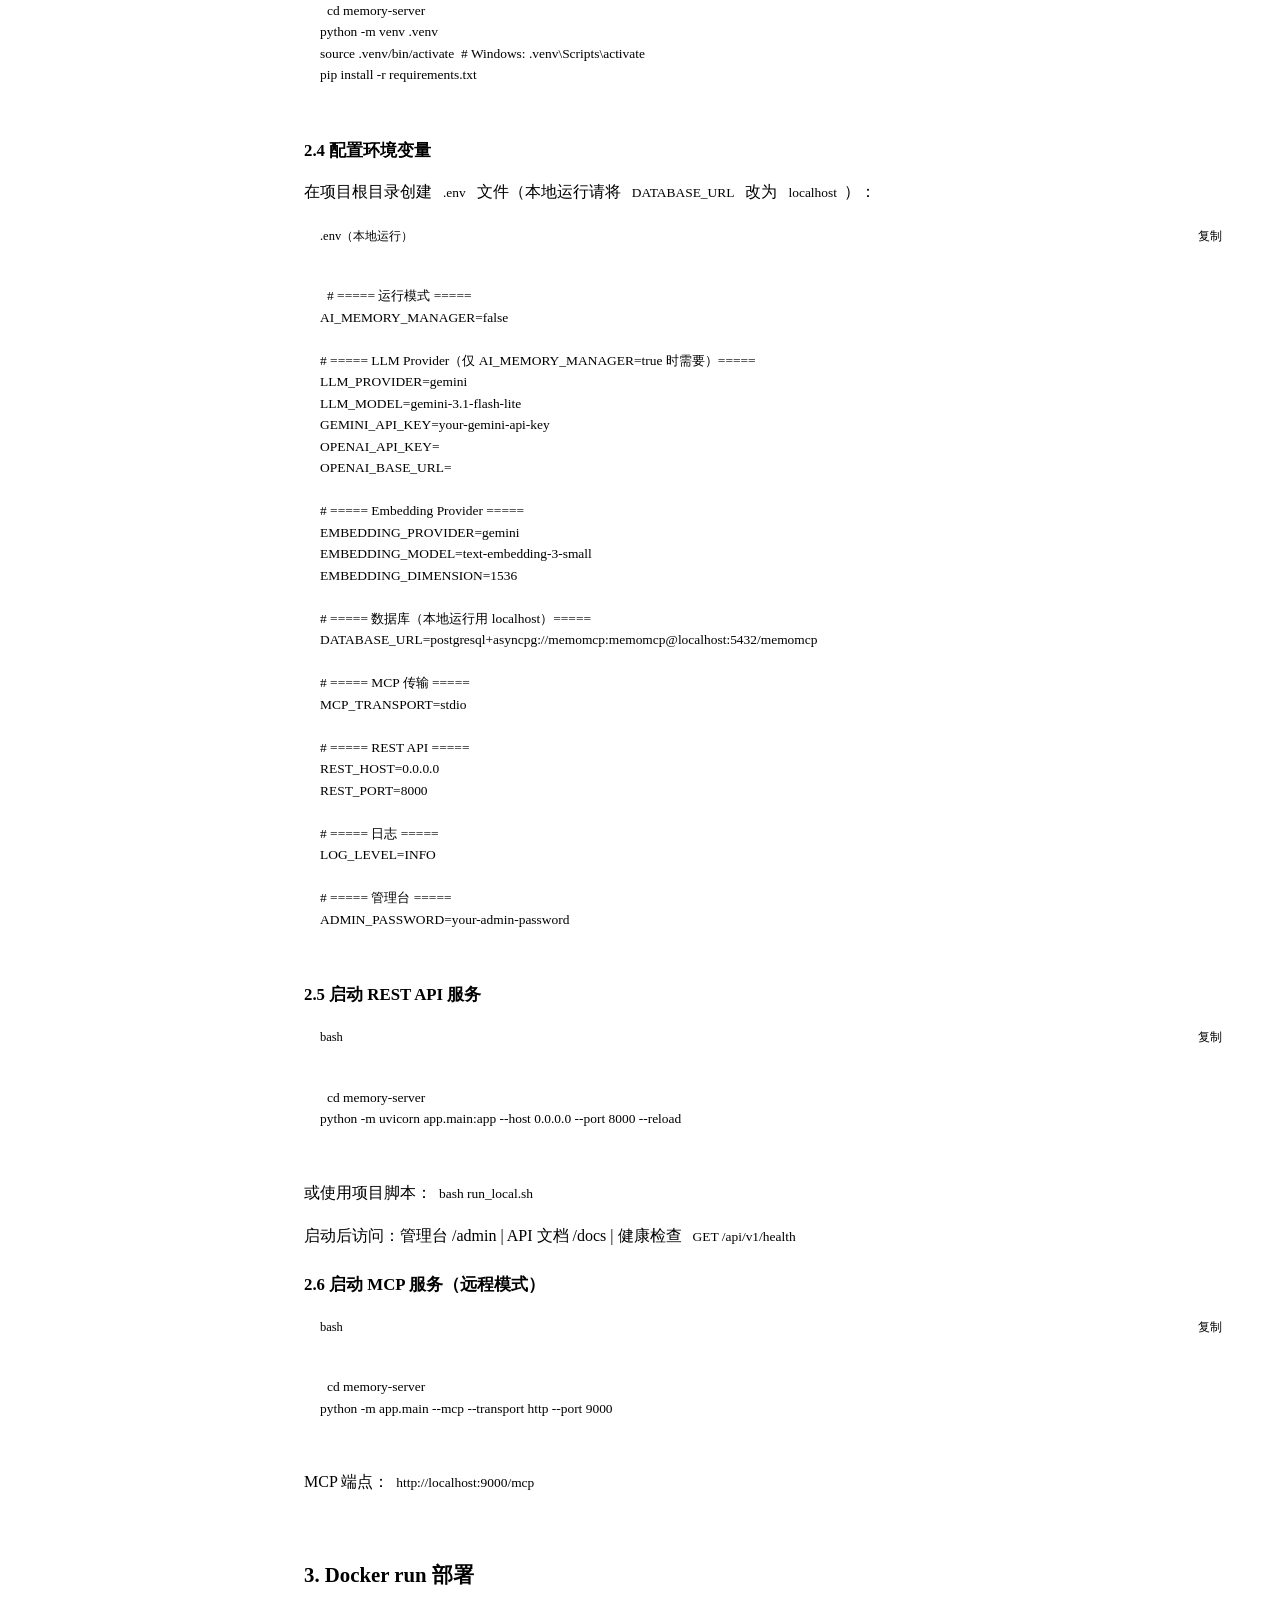
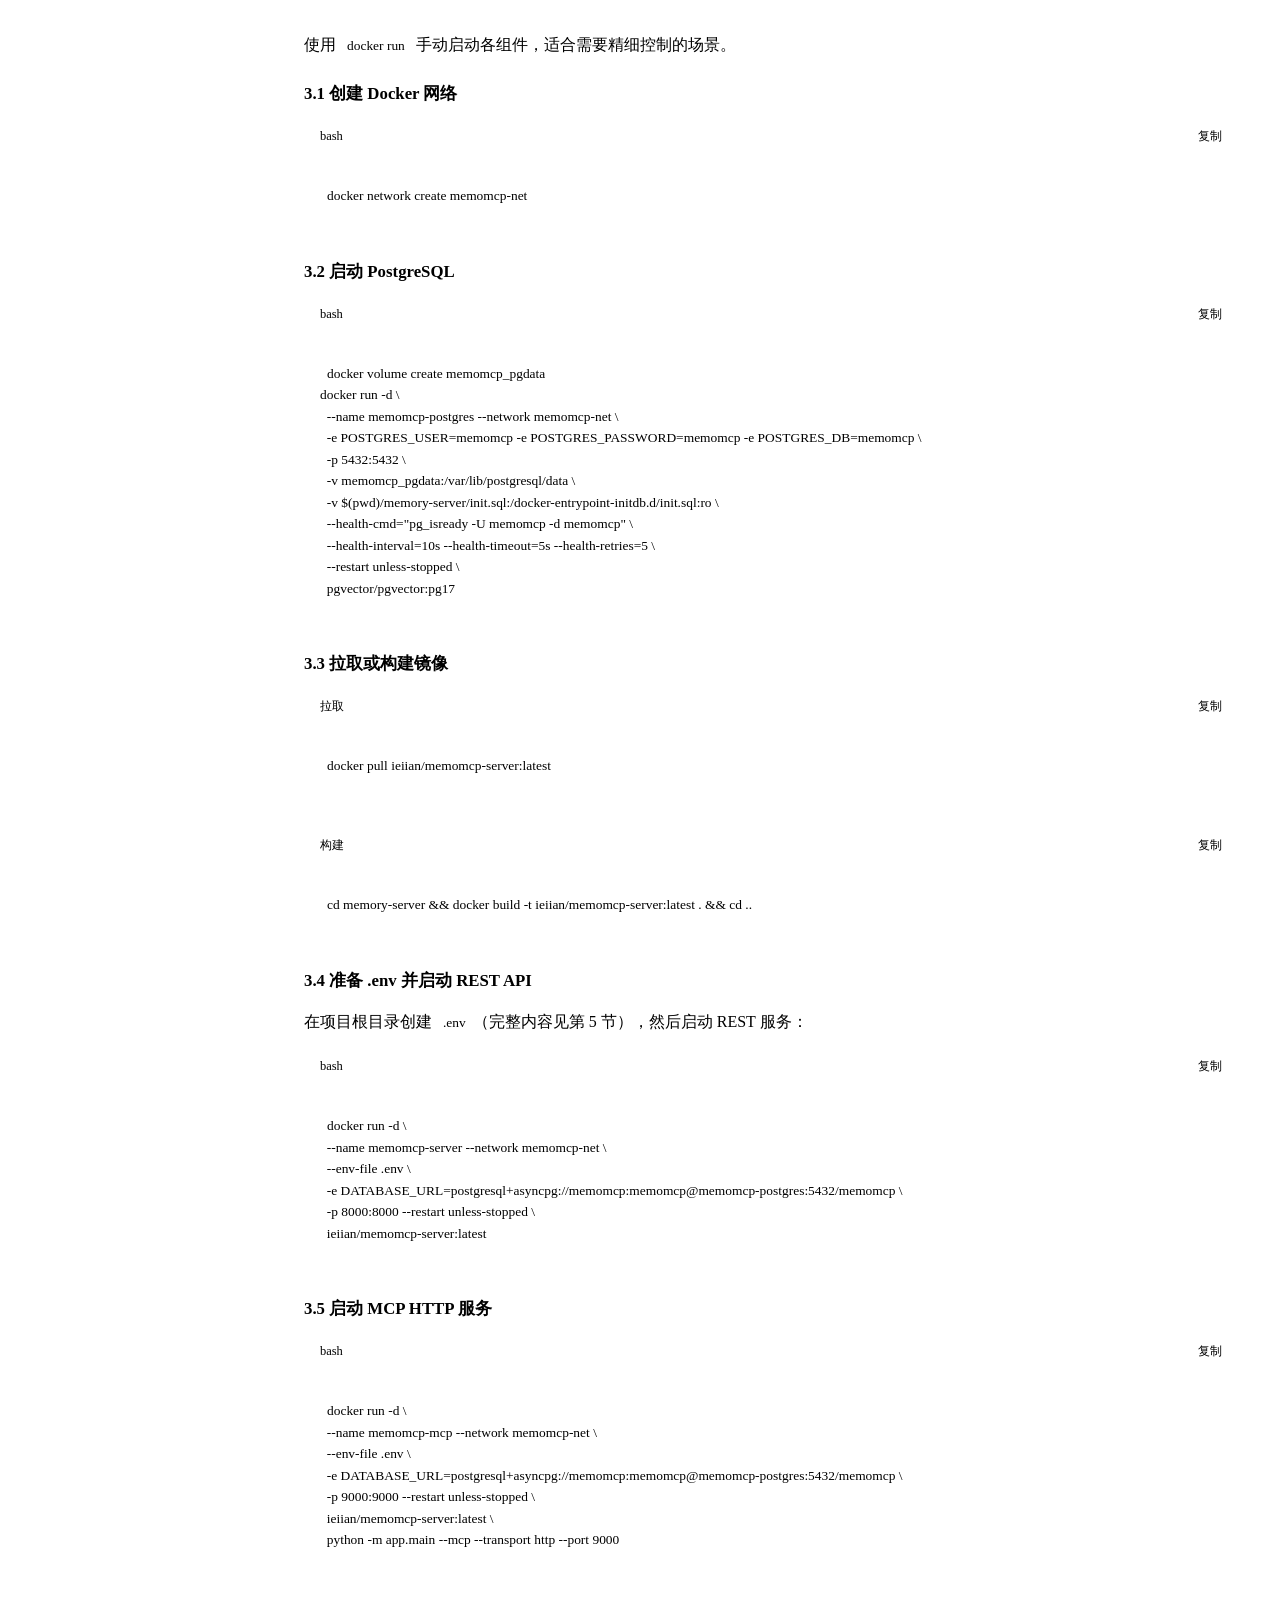
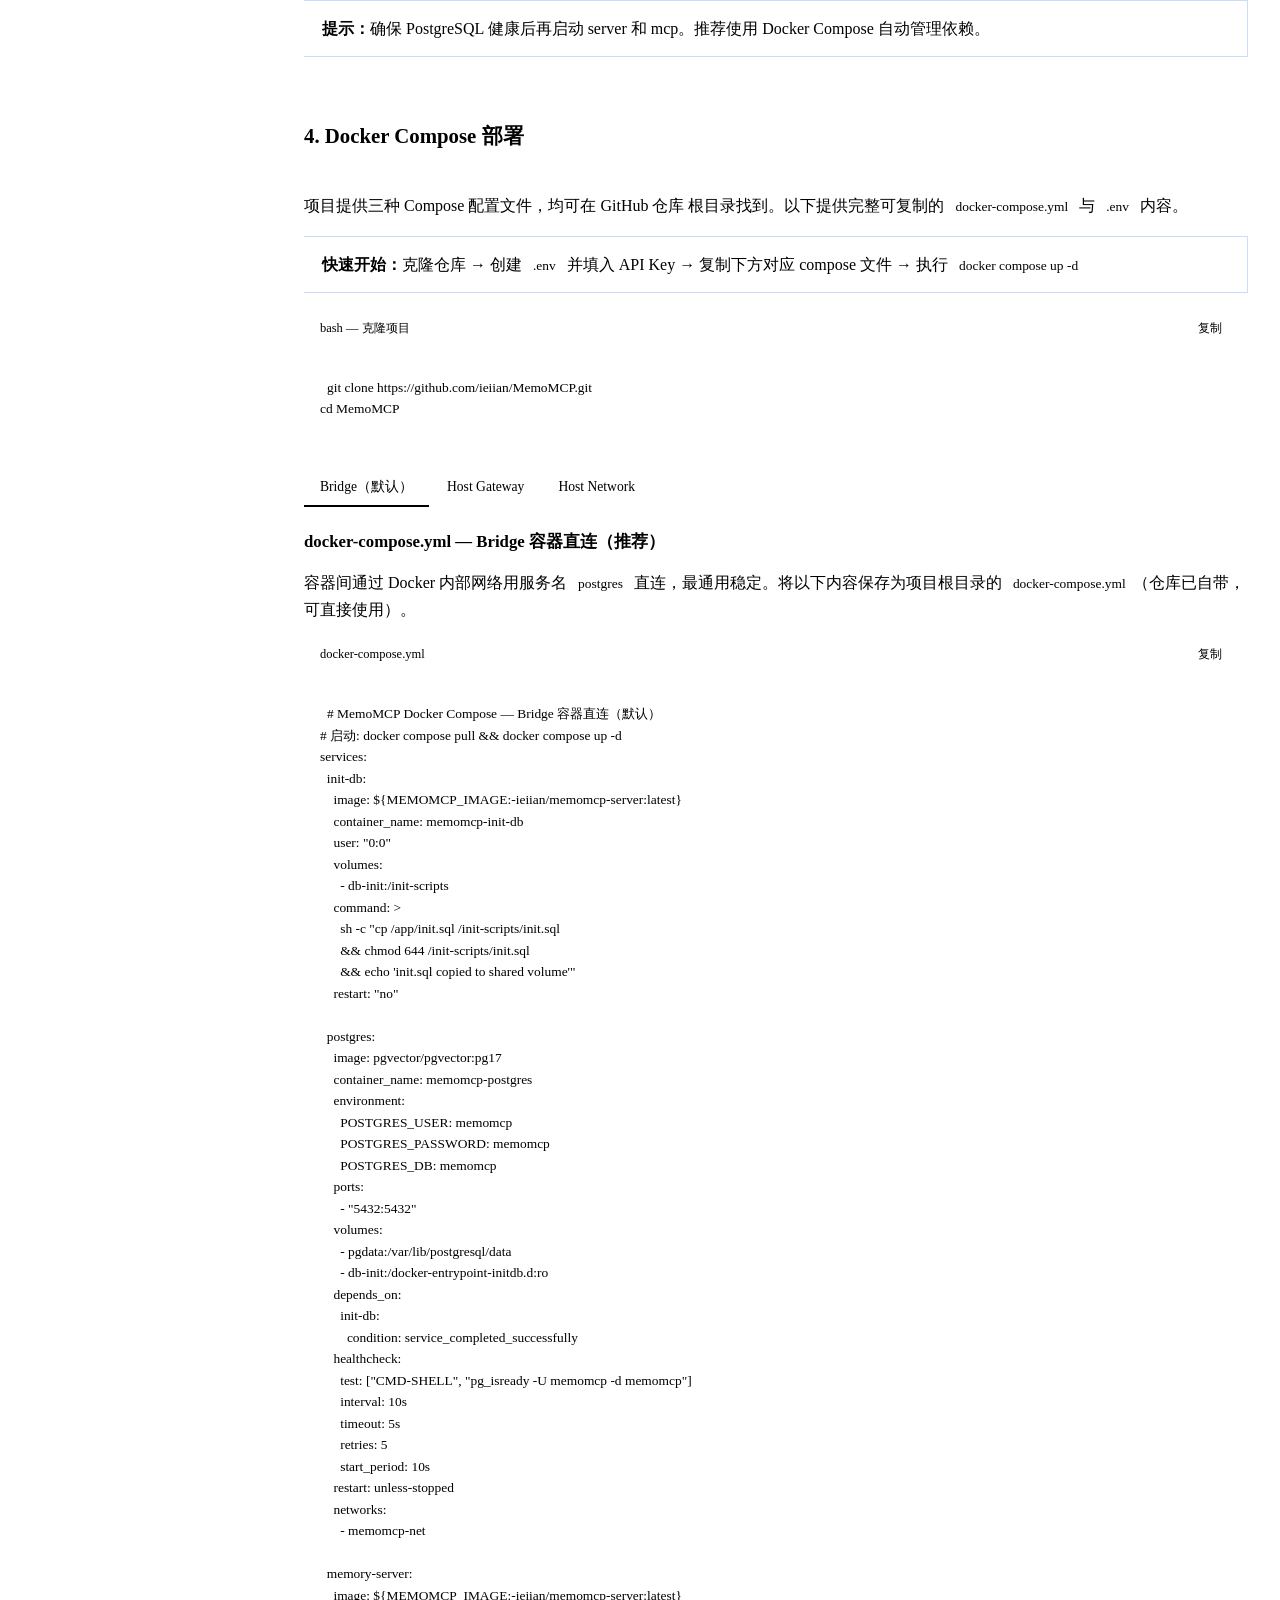
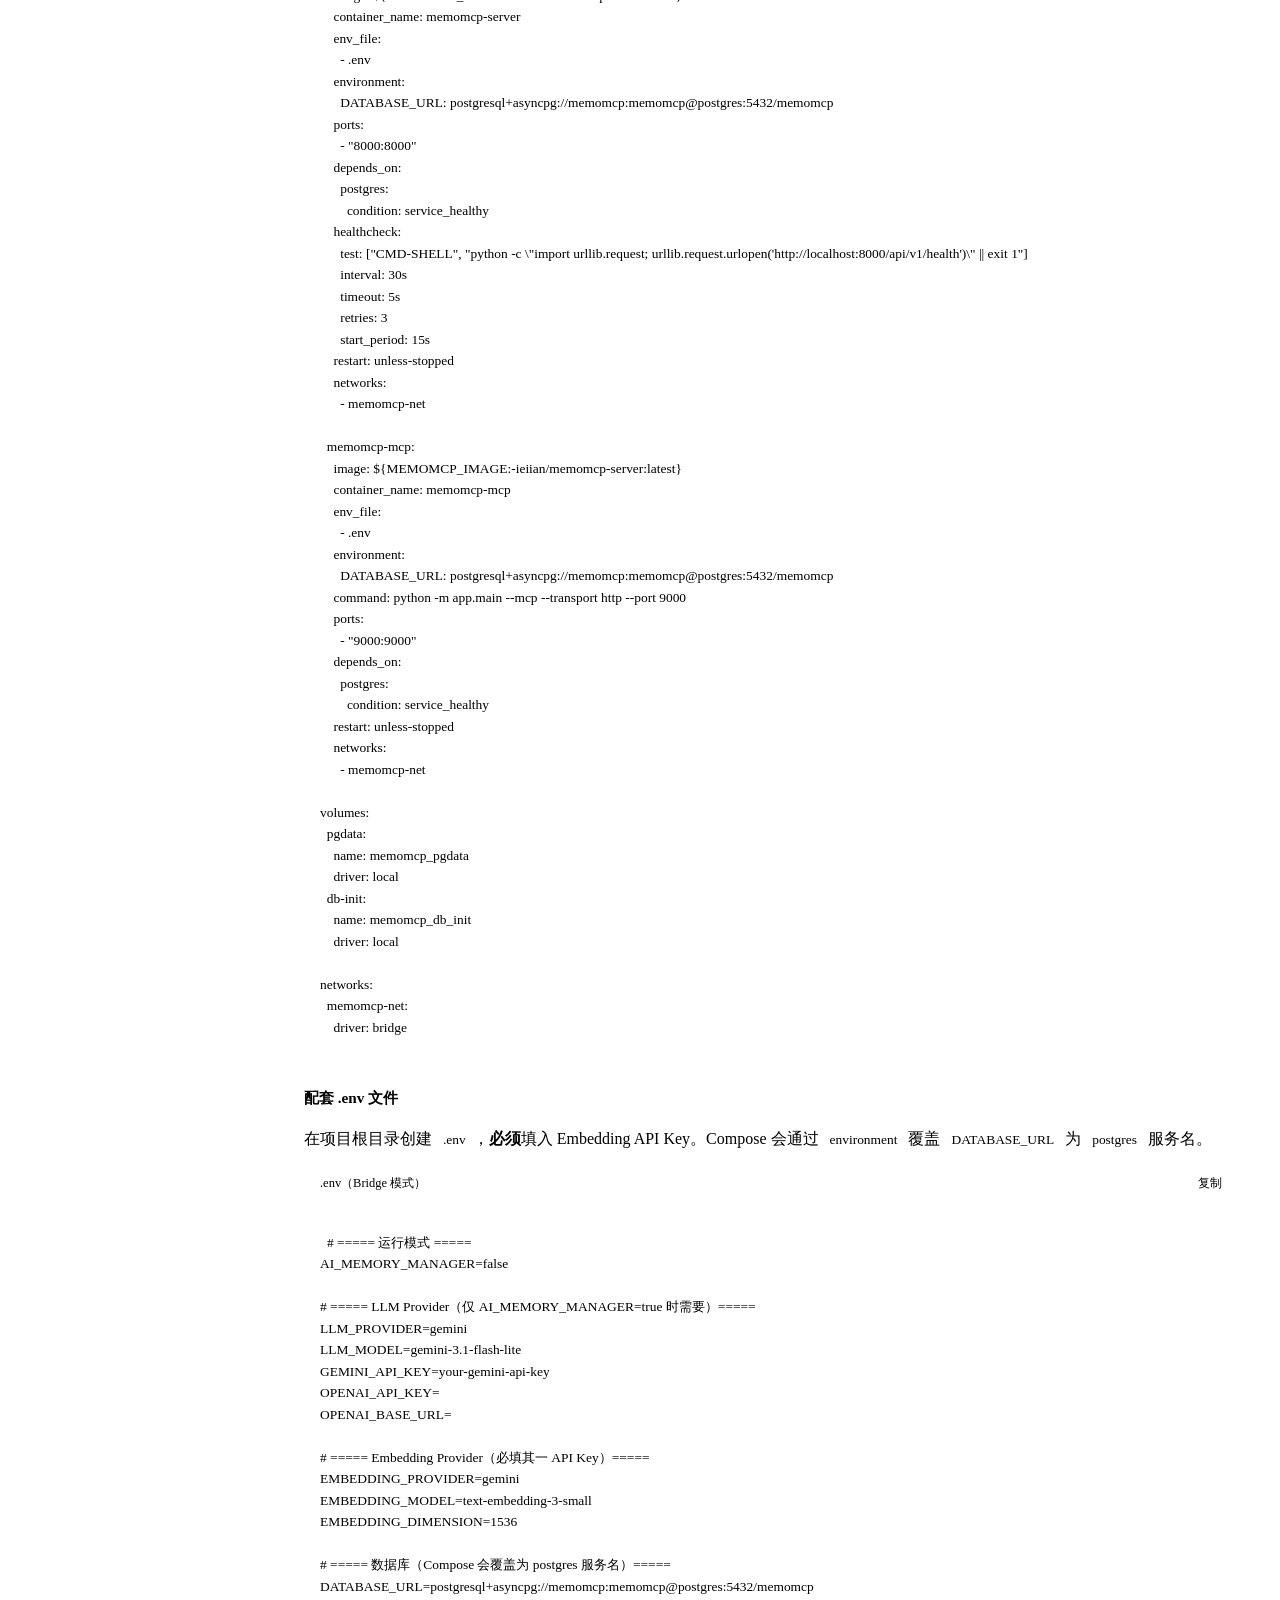
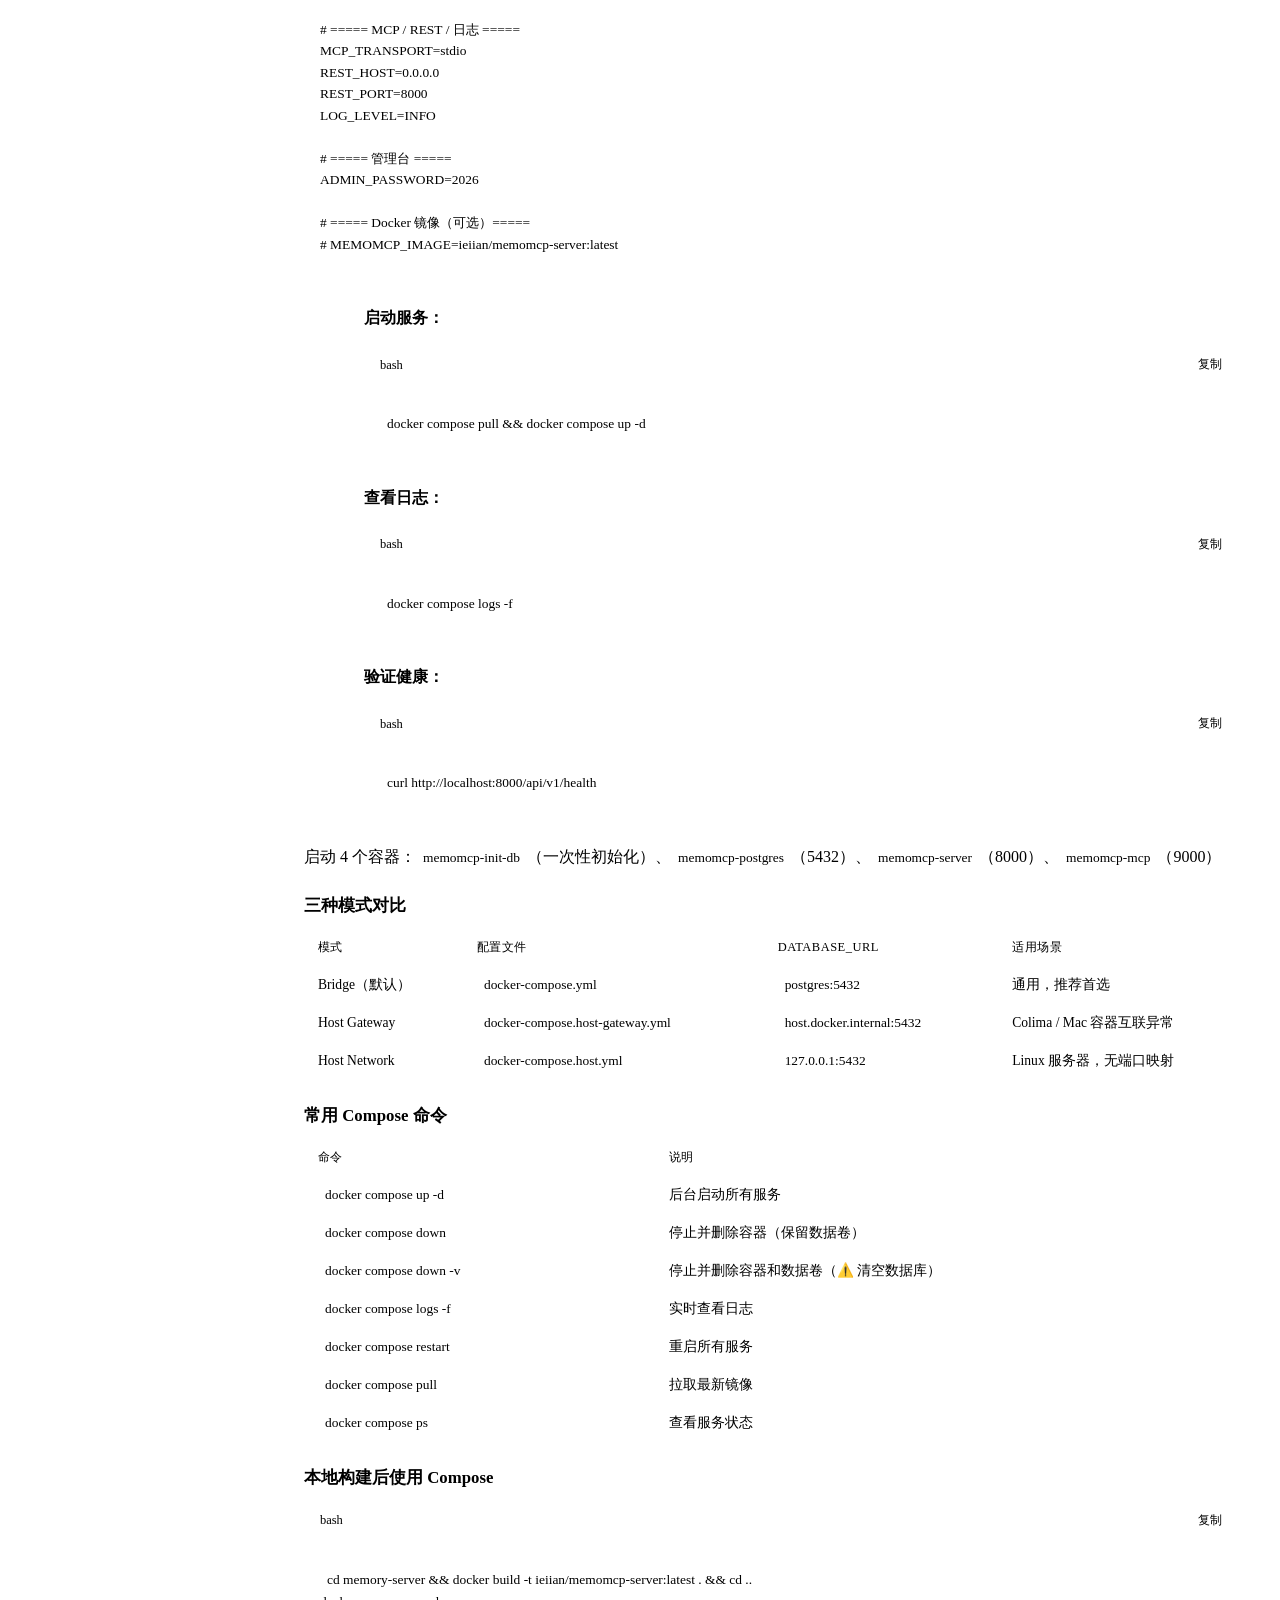
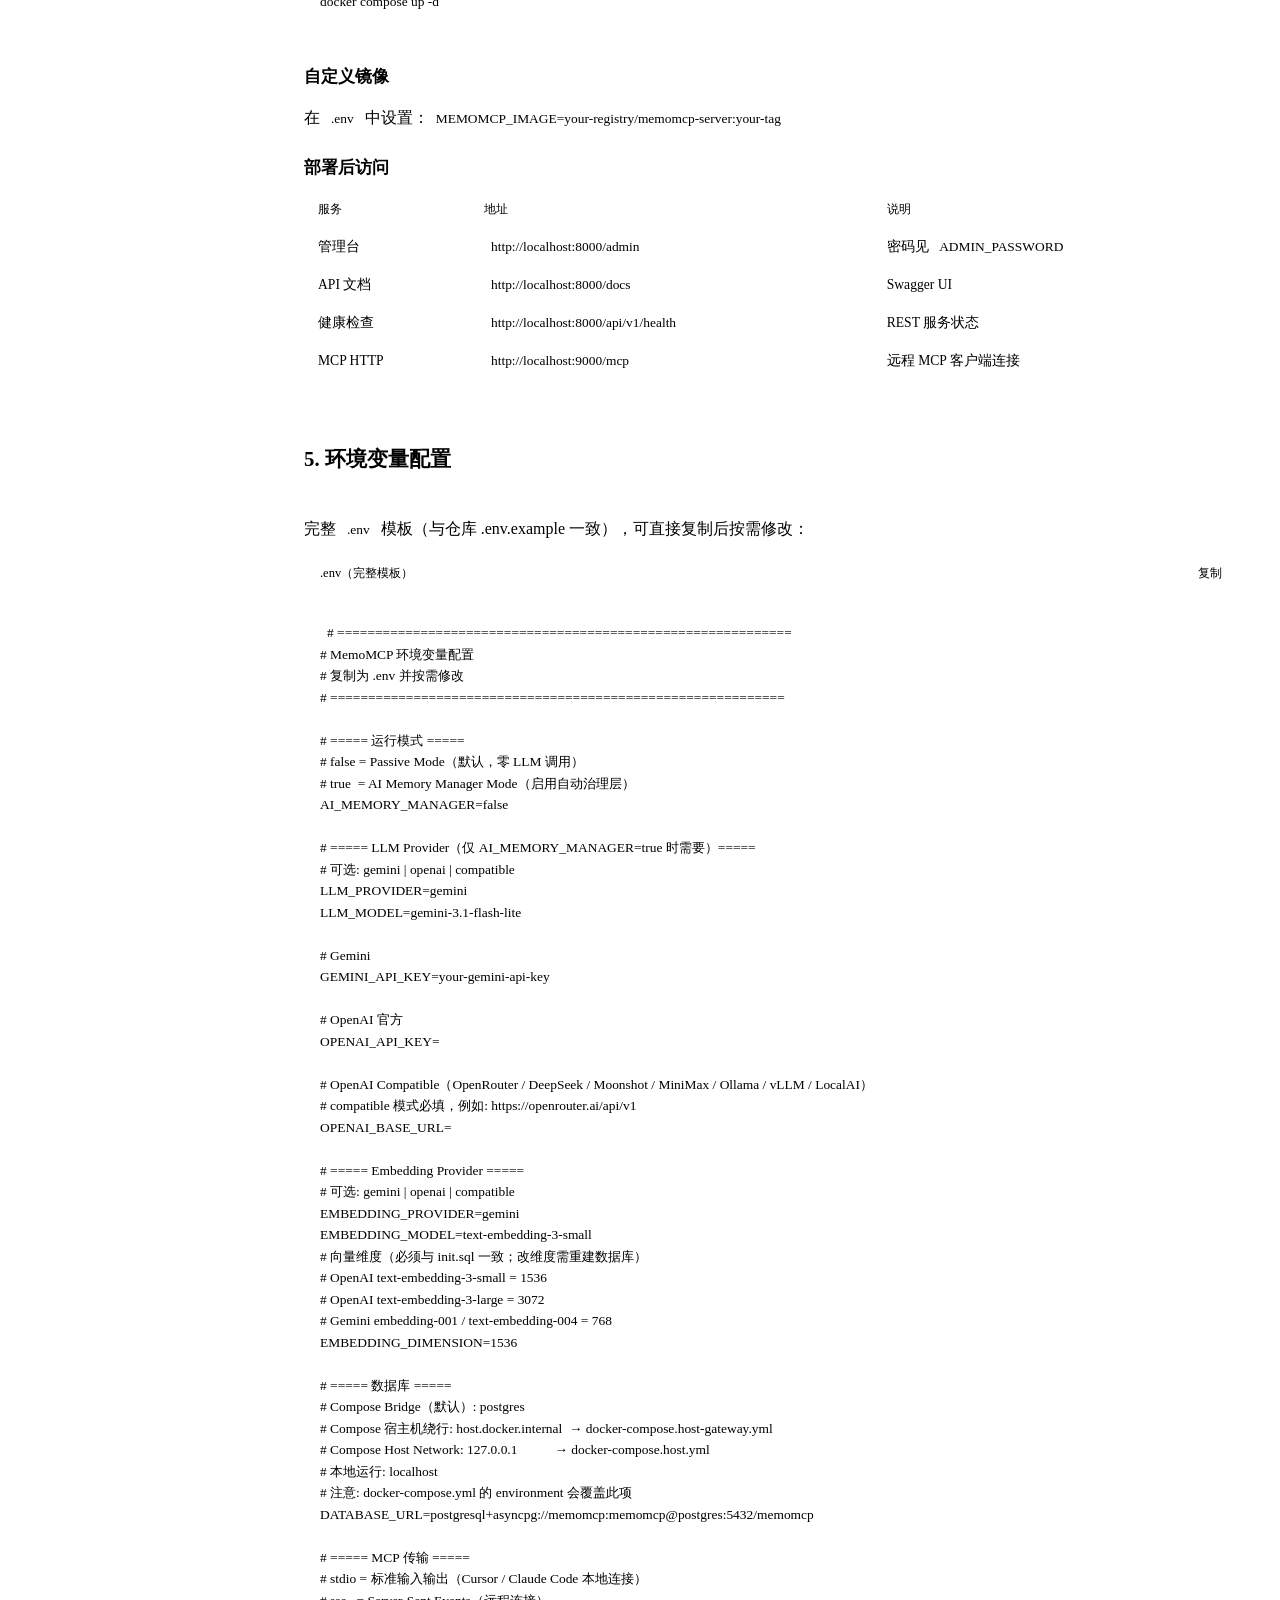
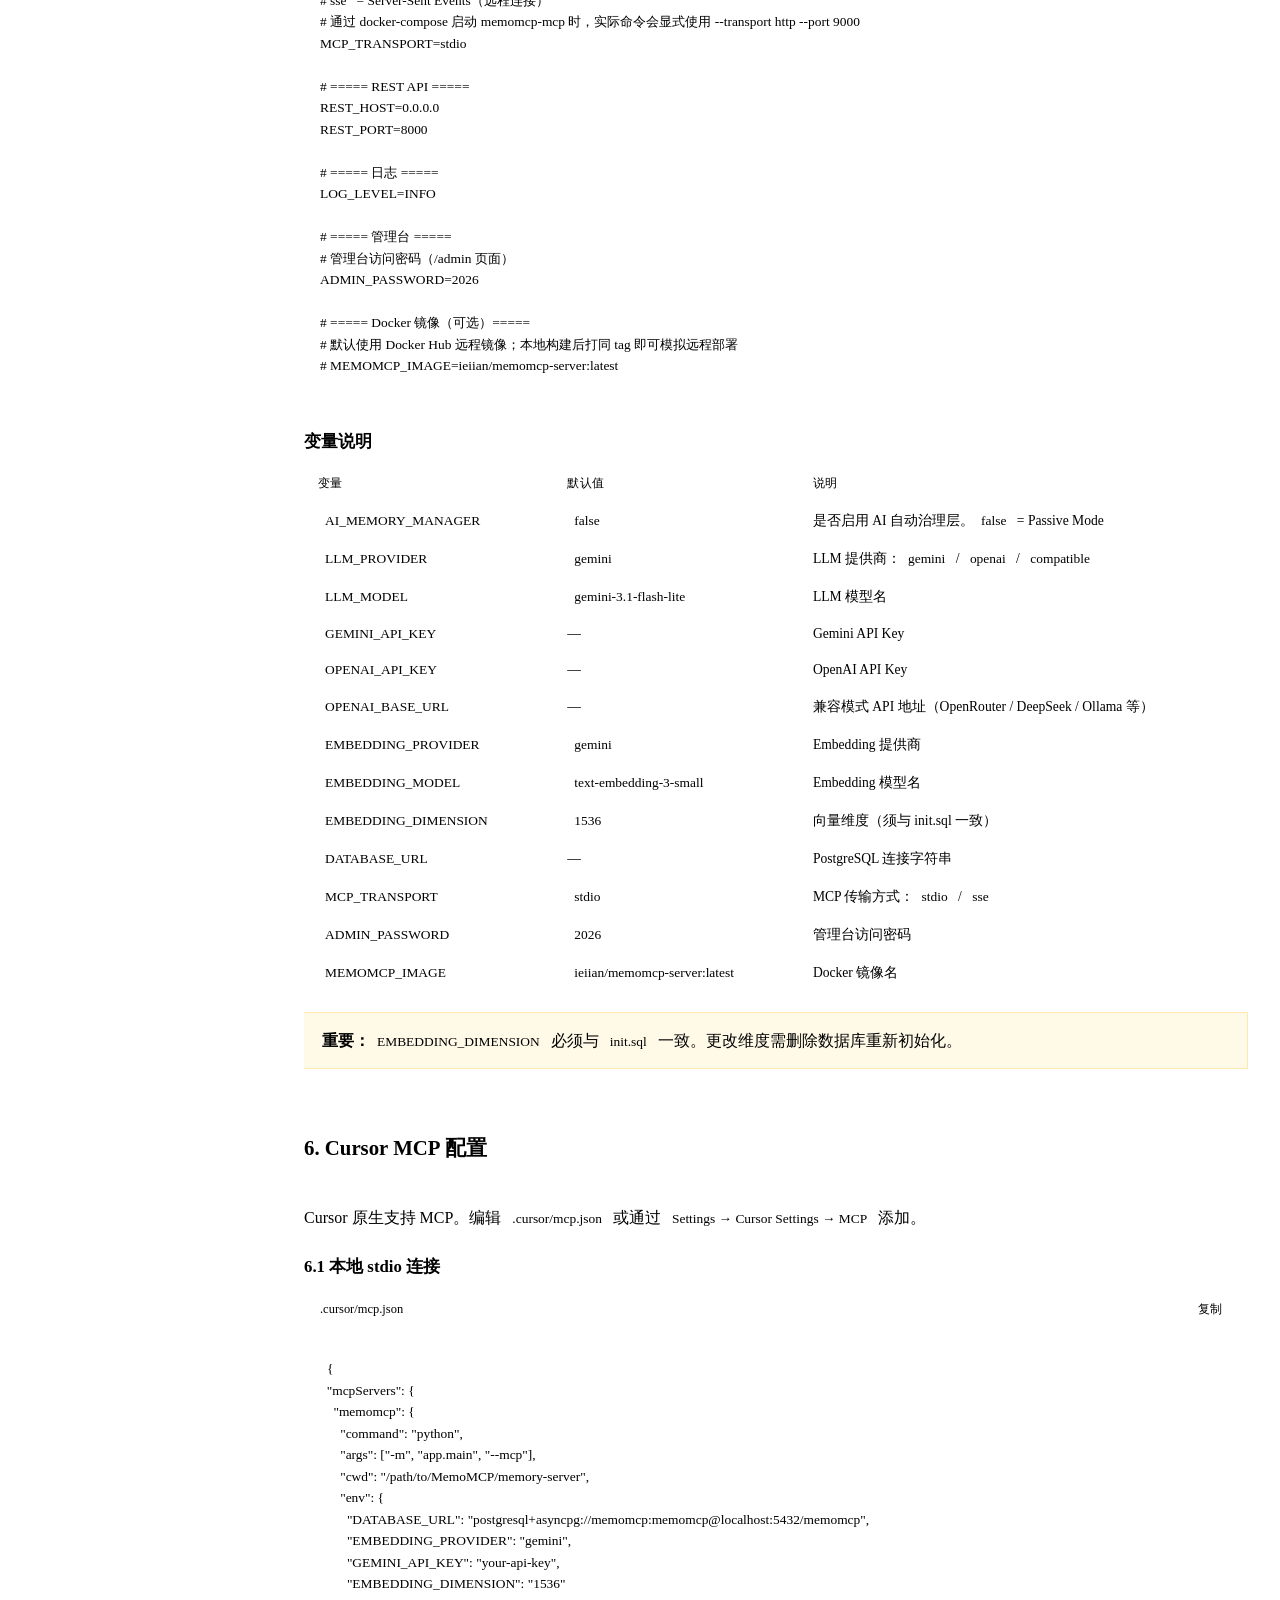
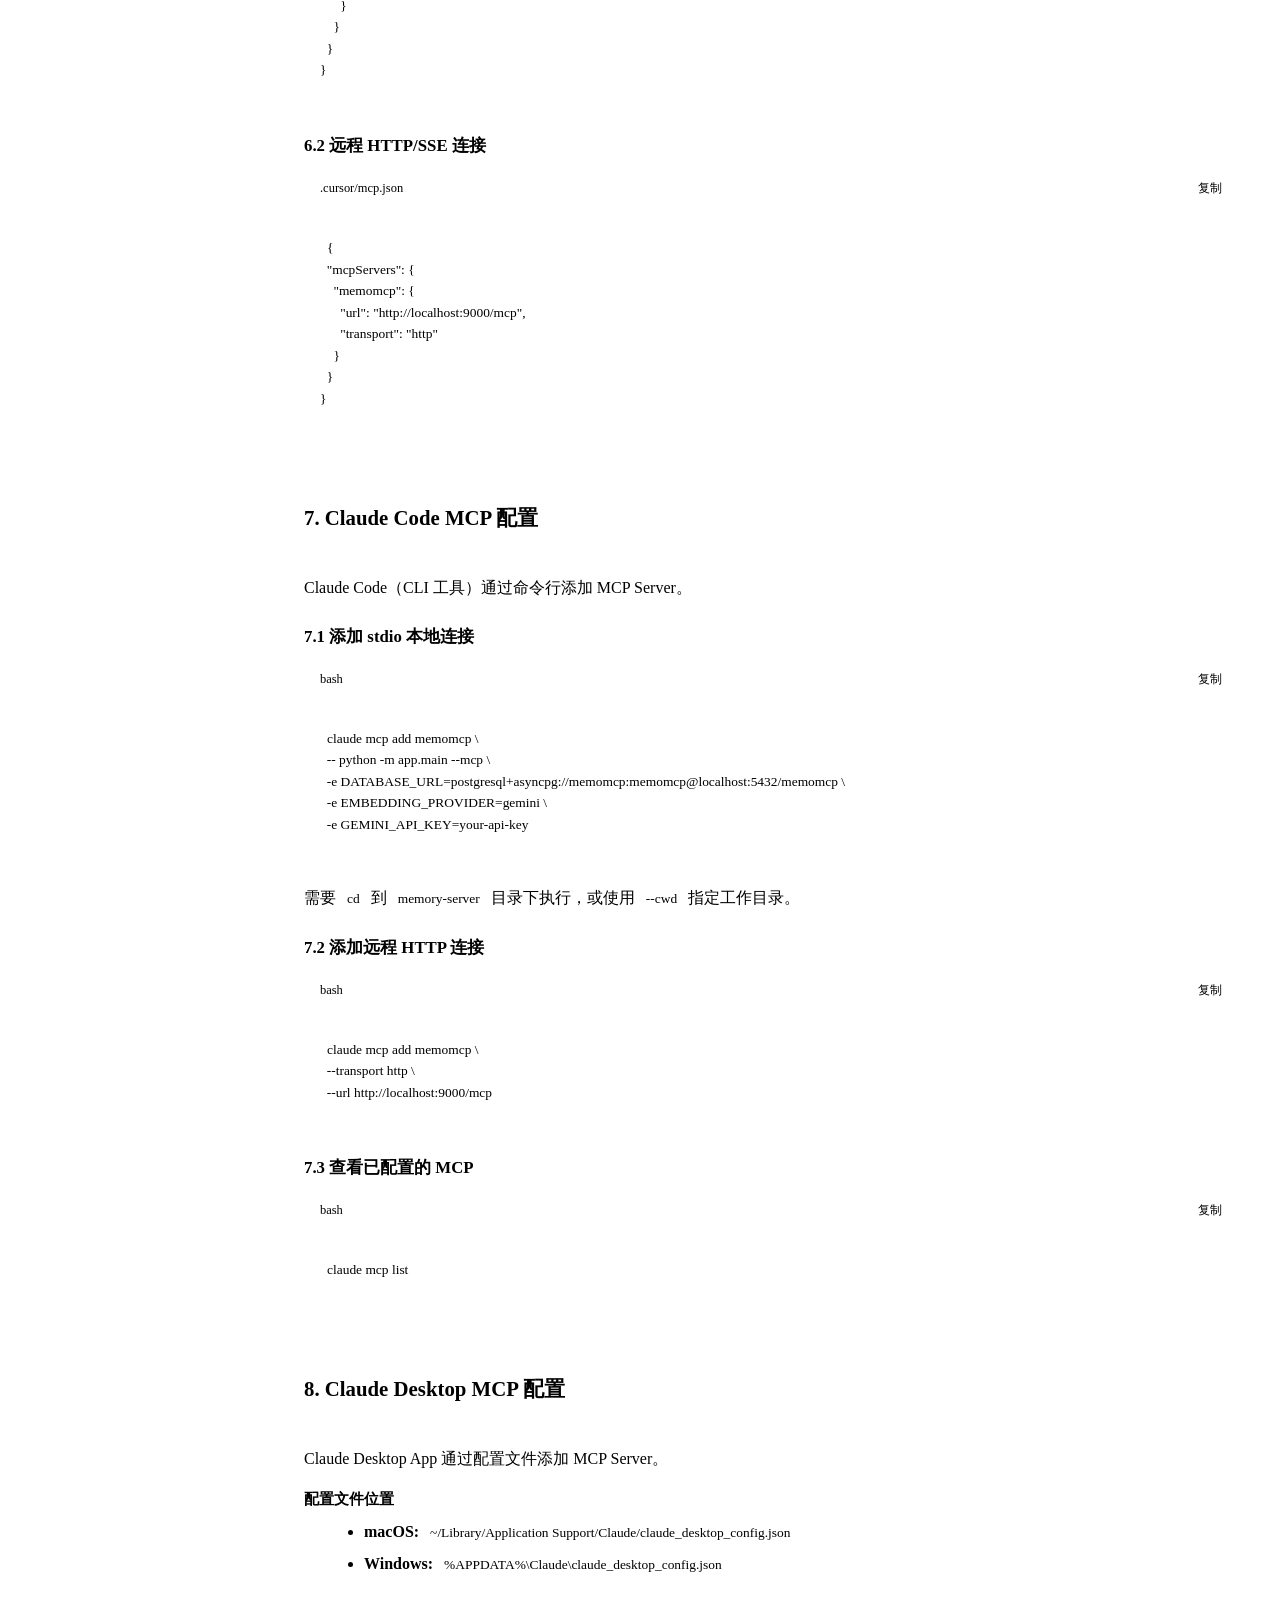
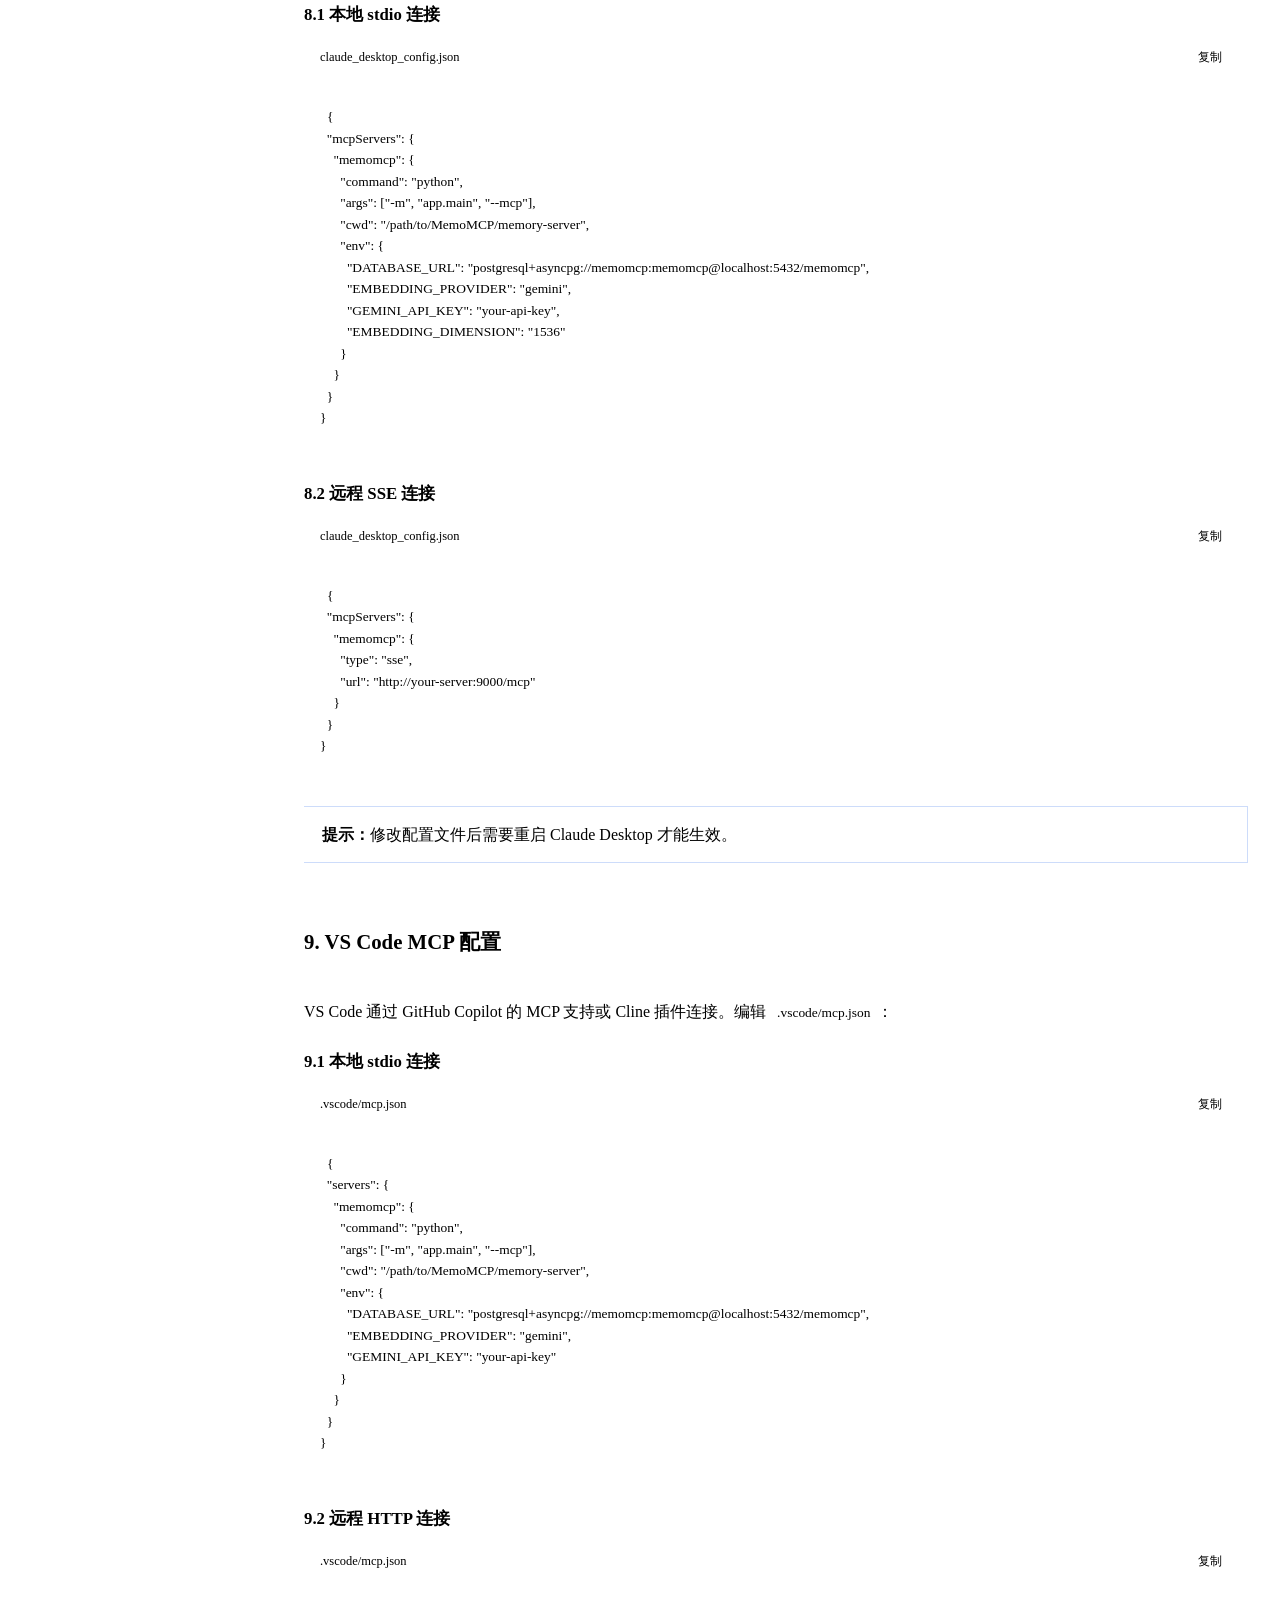
==== commit 67a489d3: "update260711" ====
--- a/memory-server/app/static/deploy.html
+++ b/memory-server/app/static/deploy.html
@@ -7,10 +7,12 @@
 <link rel="icon" href="/static/favicon.svg" type="image/svg+xml">
 <link rel="stylesheet" href="/static/theme.css">
 <style>
-.dw{max-width:960px;margin:0 0 0 auto;padding:32px 24px 64px}
+.dw{max-width:var(--content-max);margin:0 auto;padding:32px 24px 64px}
 .dh{margin-bottom:36px}.dh h1{font-size:1.8rem;font-weight:700;margin-bottom:8px}.dh p{color:var(--muted);font-size:.95rem}.dh p a{color:var(--accent);text-decoration:none}.dh p a:hover{text-decoration:underline}
-/* ---- ReDoc 风格左侧导航 ---- */
-.sidenav{position:fixed;top:var(--header-h);left:0;bottom:0;width:260px;background:var(--surface);border-right:1px solid var(--border);display:flex;flex-direction:column;z-index:50}
+/* ---- 左侧导航 + 内容（sticky，随内容居中） ---- */
+.dw-body{display:grid;grid-template-columns:240px minmax(0,1fr);column-gap:32px;align-items:start}
+.sidenav{position:sticky;top:calc(var(--header-h) + 24px);width:auto;max-height:calc(100vh - var(--header-h) - 48px);background:var(--surface);border:1px solid var(--border);border-radius:var(--radius);overflow:hidden;display:flex;flex-direction:column;z-index:50}
+.dw-content{min-width:0}
 .snav-search{padding:12px 16px;border-bottom:1px solid var(--border);position:relative}
 .snav-search input{width:100%;background:var(--bg-elevated);border:1px solid var(--border);color:var(--text);padding:8px 12px 8px 34px;border-radius:var(--radius-sm);font-size:.83rem;font-family:inherit;transition:border-color .15s,box-shadow .15s}
 .snav-search input::placeholder{color:var(--muted)}
@@ -29,7 +31,6 @@
 .snav-backtop{padding:10px 16px;border-top:1px solid var(--border)}
 .snav-backtop button{width:100%;padding:7px;background:none;border:1px solid var(--border);border-radius:var(--radius-sm);color:var(--muted);font-size:.78rem;cursor:pointer;font-family:inherit;transition:color .15s,border-color .15s}
 .snav-backtop button:hover{color:var(--accent);border-color:var(--accent)}
-.site-footer{margin-left:260px}
 .snav-toggle{display:none;position:fixed;left:16px;bottom:20px;z-index:60;width:44px;height:44px;border-radius:50%;background:var(--accent);color:#fff;border:none;align-items:center;justify-content:center;font-size:1.15rem;cursor:pointer;box-shadow:var(--shadow);transition:background .15s}
 .snav-toggle:hover{background:var(--accent-hover)}
 .snav-overlay{display:none;position:fixed;inset:0;background:rgba(0,0,0,.5);z-index:49}
@@ -64,11 +65,11 @@
 .dt2b:hover{color:var(--text)}.dt2b.active{color:var(--accent);border-bottom-color:var(--accent)}
 .dtc{display:none}.dtc.active{display:block}
 @media(max-width:1024px){
-  .sidenav{transform:translateX(-100%);transition:transform .25s ease}
+  .dw{margin:0 auto;padding:24px 16px 48px}
+  .dw-body{display:block}
+  .sidenav{position:fixed;top:var(--header-h);left:0;bottom:0;width:260px;max-height:none;border-radius:0;border-width:0;border-right-width:1px;transform:translateX(-100%);transition:transform .25s ease}
   .sidenav.open{transform:translateX(0)}
   .sidenav.open+.snav-overlay{display:block}
-  .dw{margin:0 auto;padding:24px 16px 48px}
-  .site-footer{margin-left:0}
   .snav-toggle{display:flex}
 }
 @media(max-width:768px){.dw{padding:20px 12px 48px}}
@@ -84,6 +85,7 @@
 <main class="dw">
 <div class="dh"><h1>部署与使用指南</h1><p>本页涵盖 MemoMCP 的本地运行、Docker 部署（docker run / docker-compose）、以及各种常用编程工具的 MCP 配置方法。项目源码：<a href="https://github.com/ieiian/MemoMCP" target="_blank" rel="noopener">github.com/ieiian/MemoMCP</a></p></div>
 
+<div class="dw-body">
 <aside class="sidenav" id="sideNav">
   <div class="snav-search">
     <span class="snav-search-icon">🔍</span>
@@ -117,7 +119,7 @@
 </aside>
 <div class="snav-overlay" id="snavOverlay"></div>
 <button class="snav-toggle" id="snavToggle" aria-label="切换目录导航">☰</button>
-
+<div class="dw-content">
 <section class="ds" id="pre">
 <h2>1. 前置条件</h2>
 <p>MemoMCP 依赖 PostgreSQL + pgvector 扩展来存储记忆和向量数据。</p>
@@ -966,6 +968,8 @@
 <div class="cb"><div class="cbh"><span class="lb">bash</span><button class="cp" onclick="copyCode(this)">复制</button></div><pre><code>docker exec memomcp-postgres pg_dump -U memomcp memomcp > backup.sql
 docker exec -i memomcp-postgres psql -U memomcp memomcp < backup.sql</code></pre></div>
 </section>
+</div><!-- /.dw-content -->
+</div><!-- /.dw-body -->
 
 </main>
 
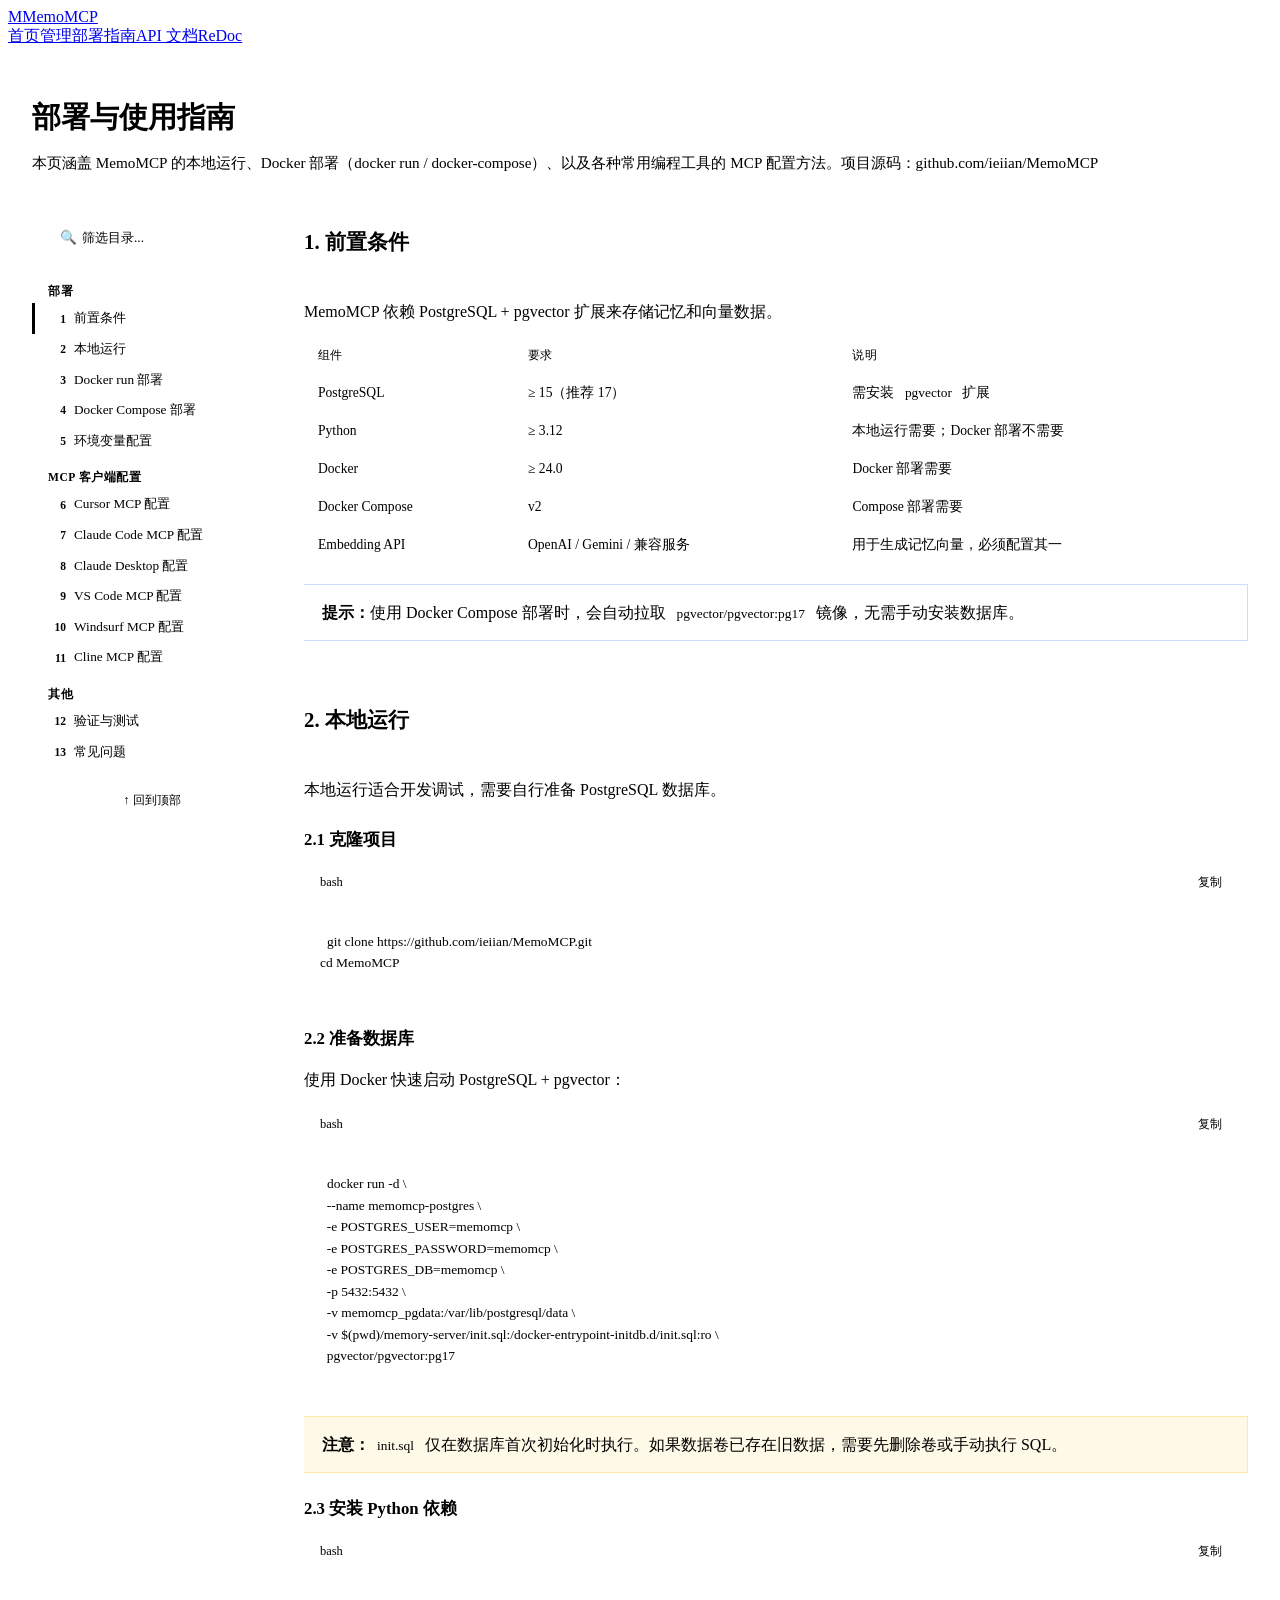
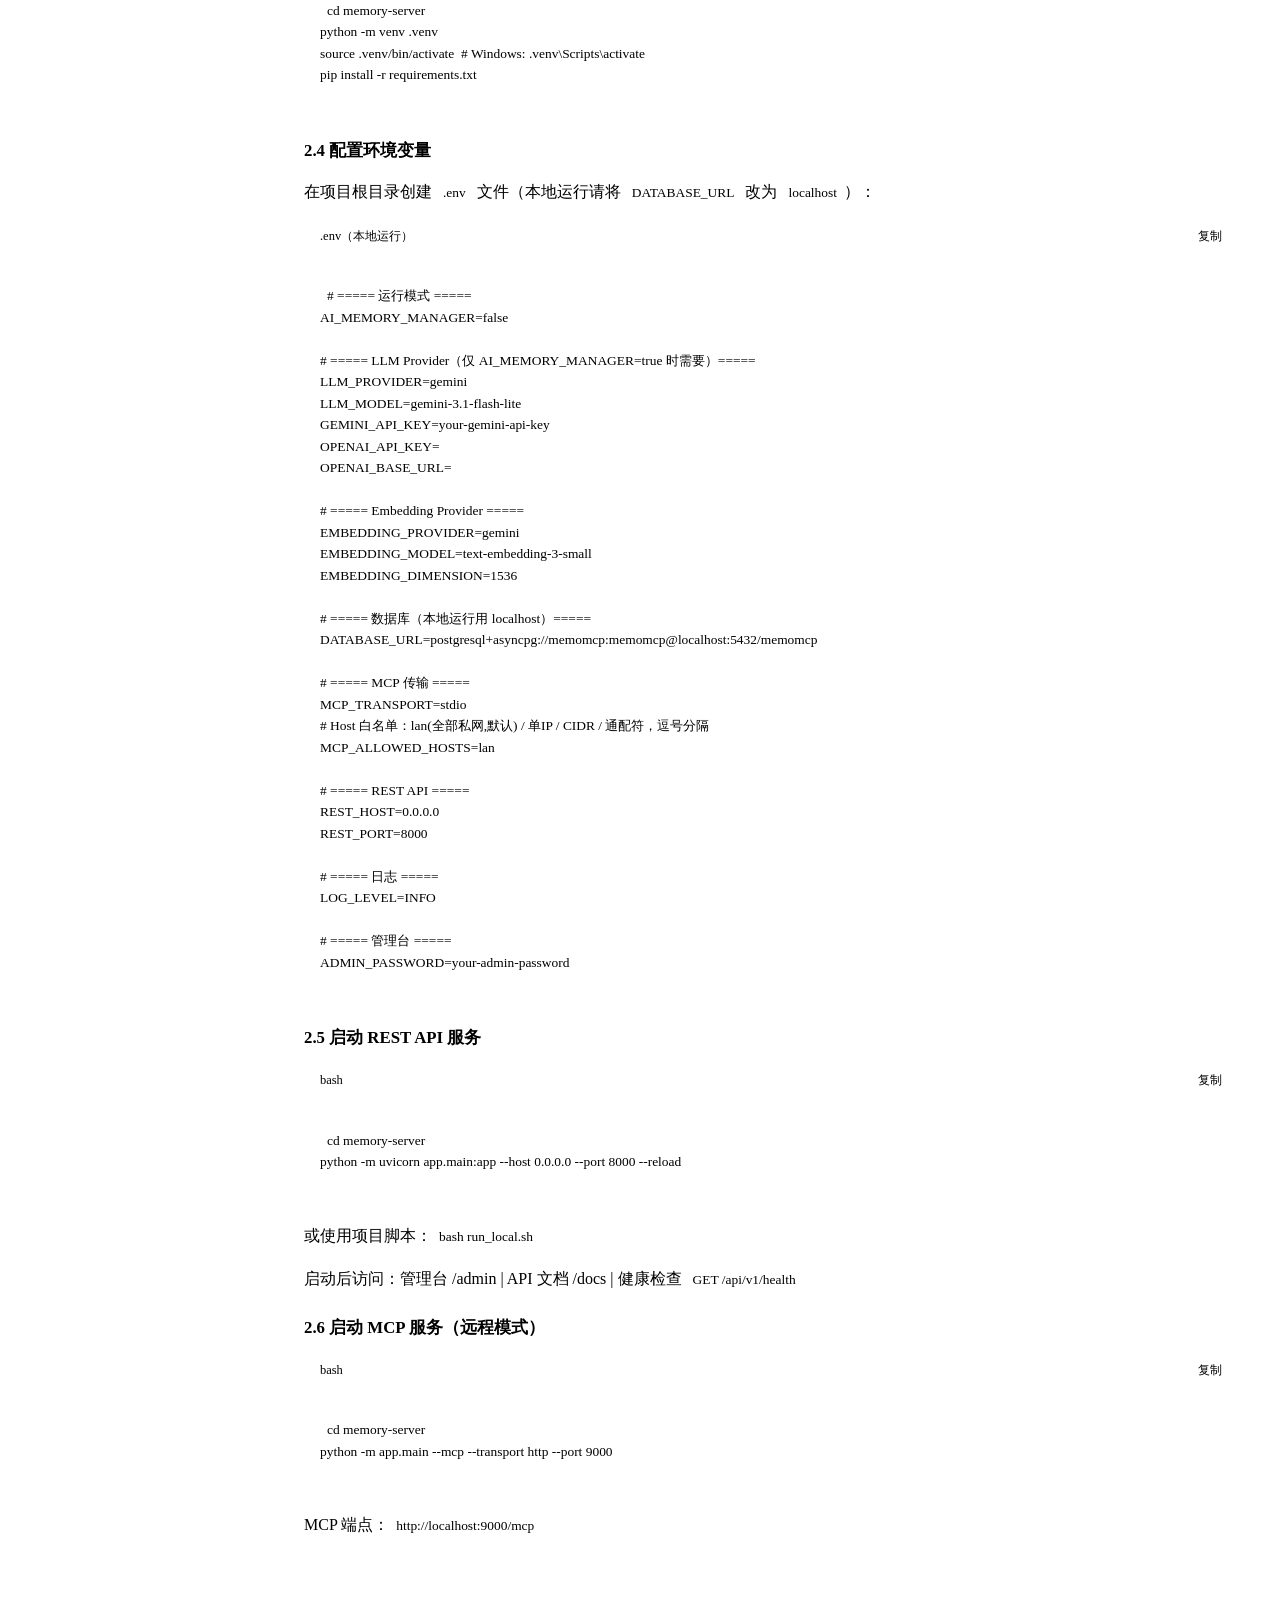
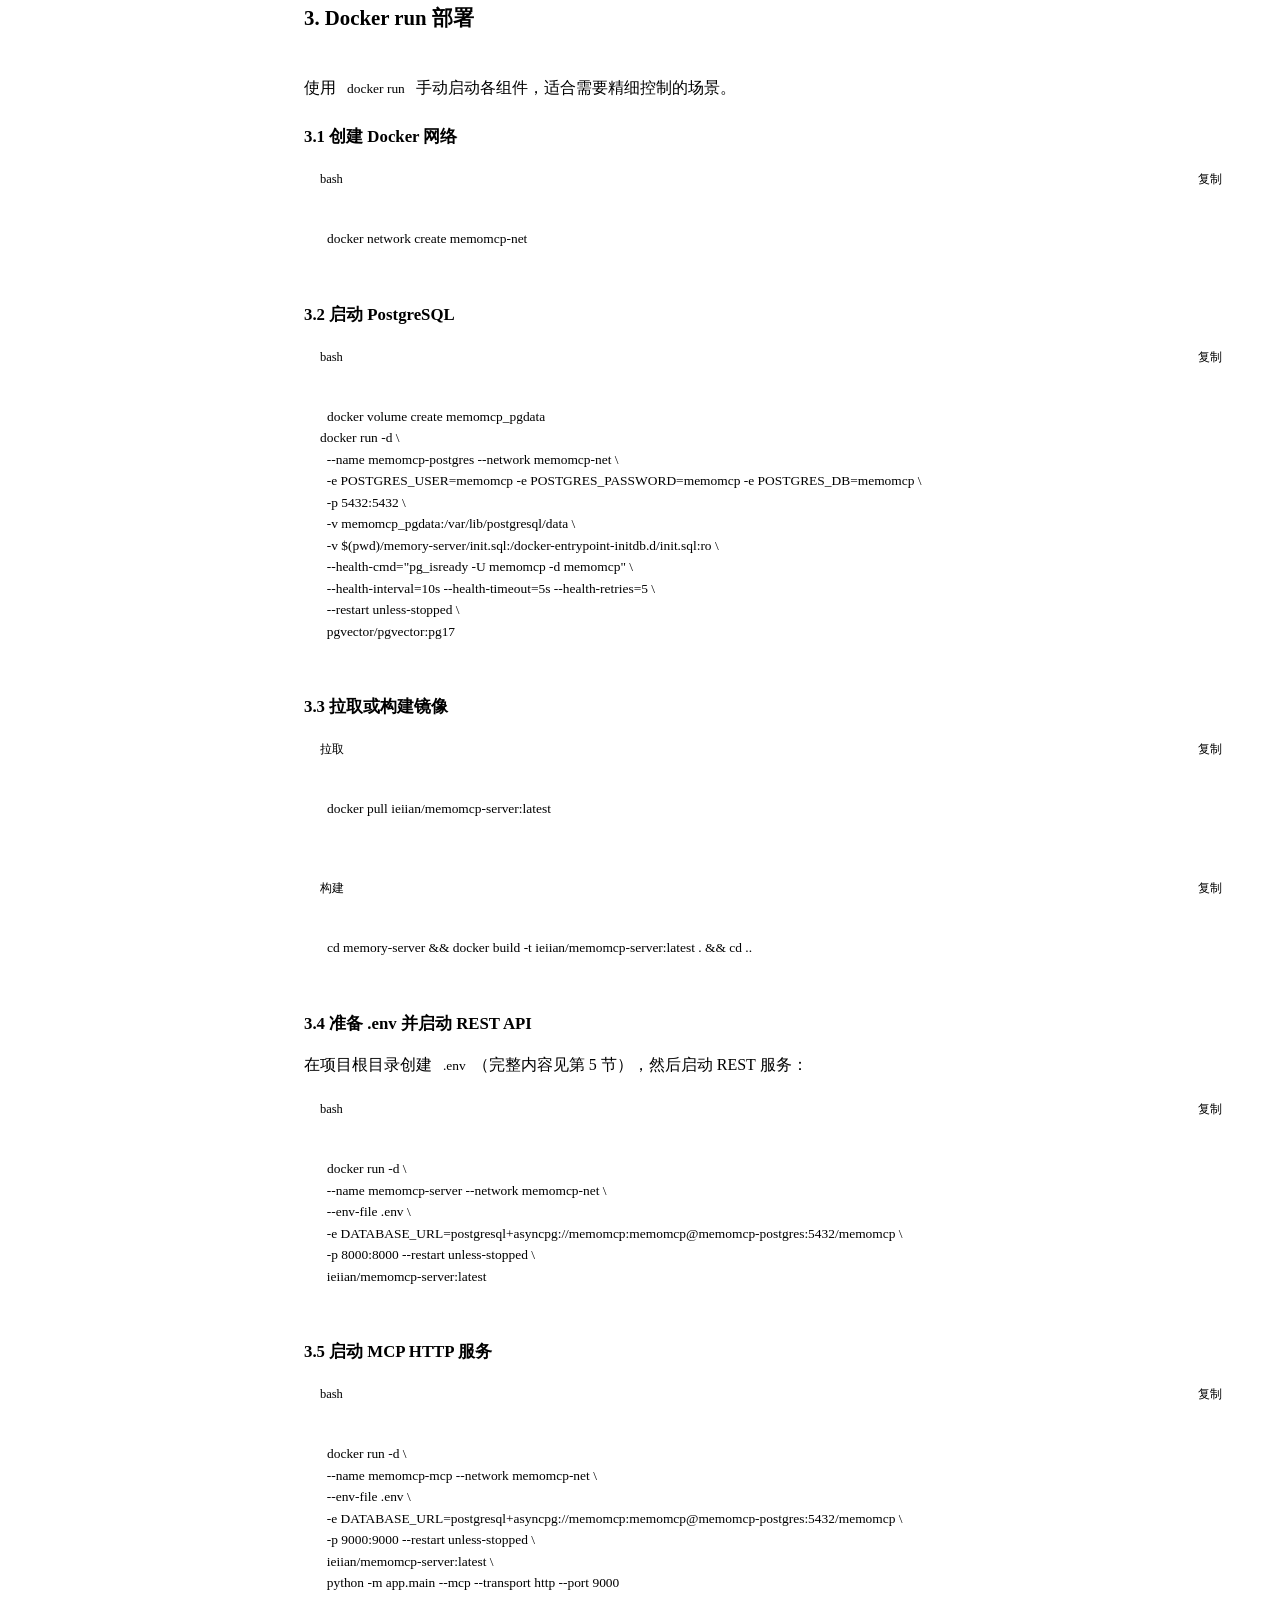
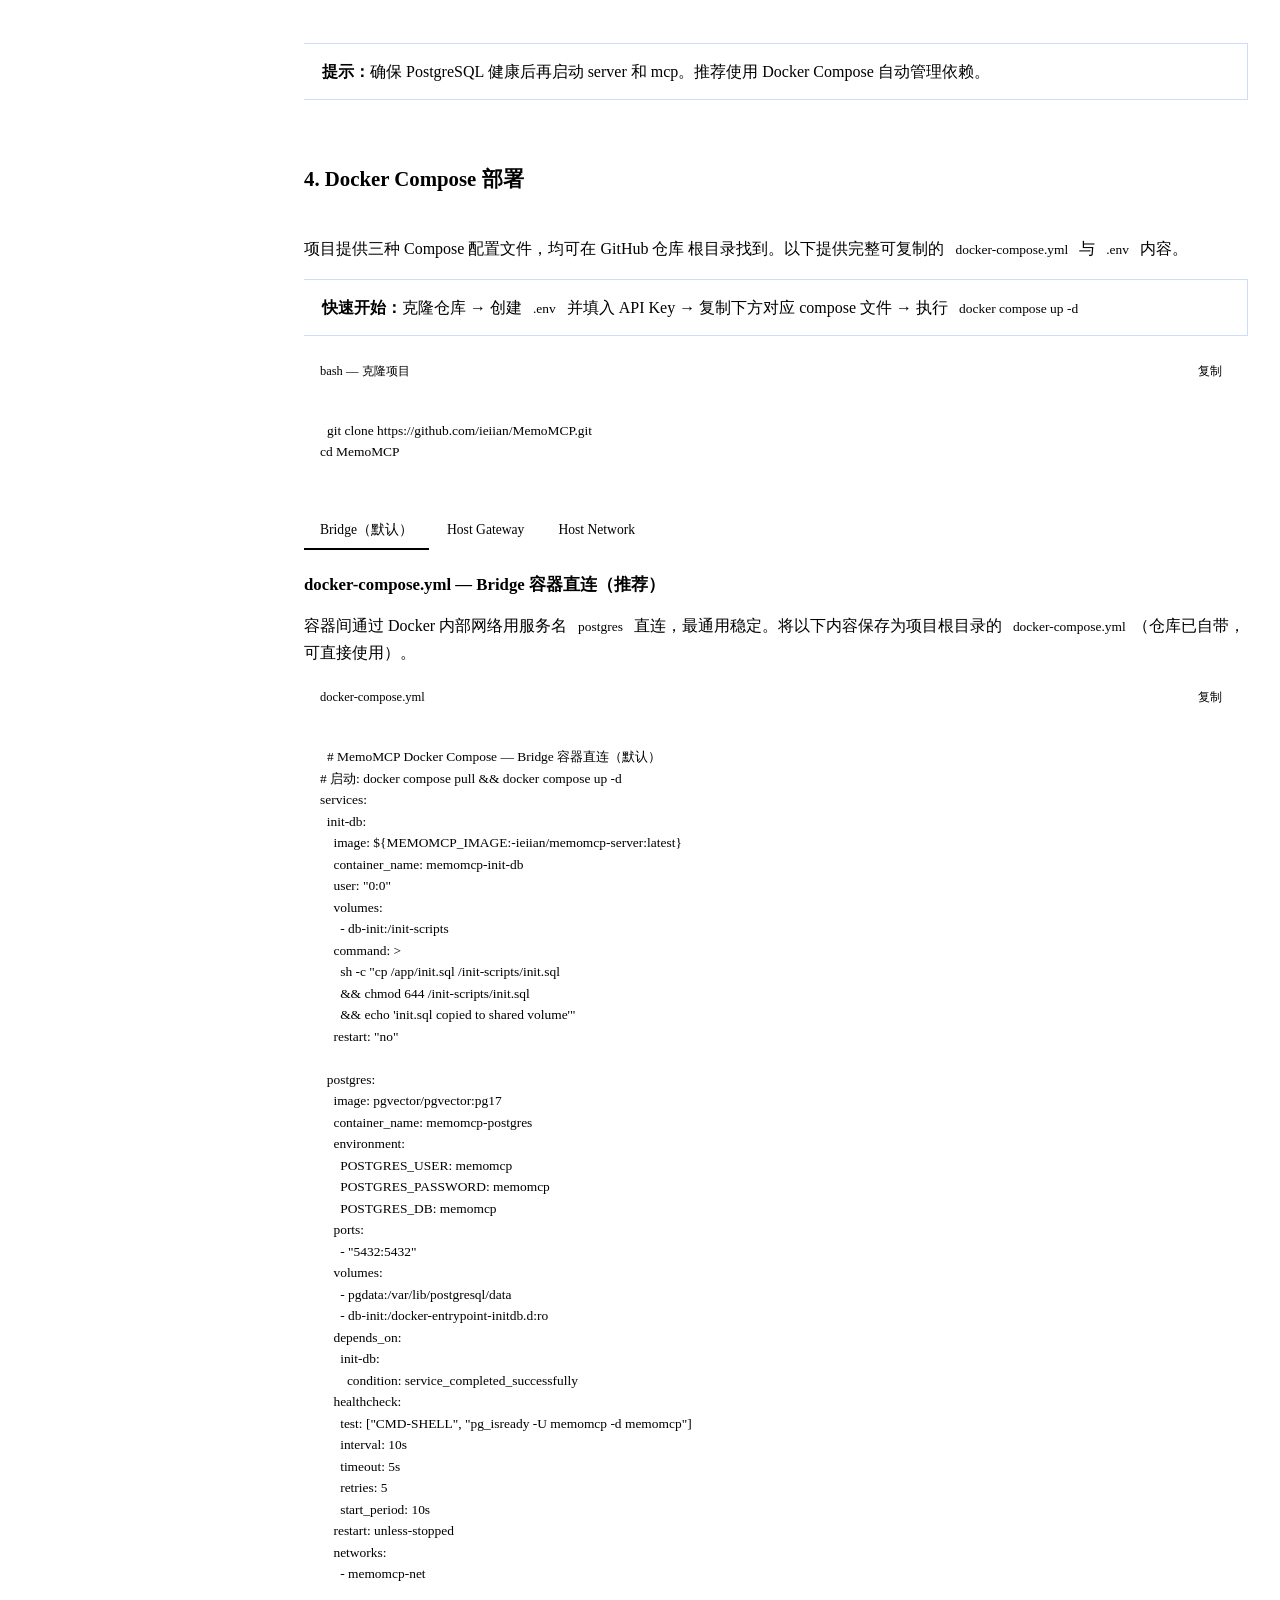
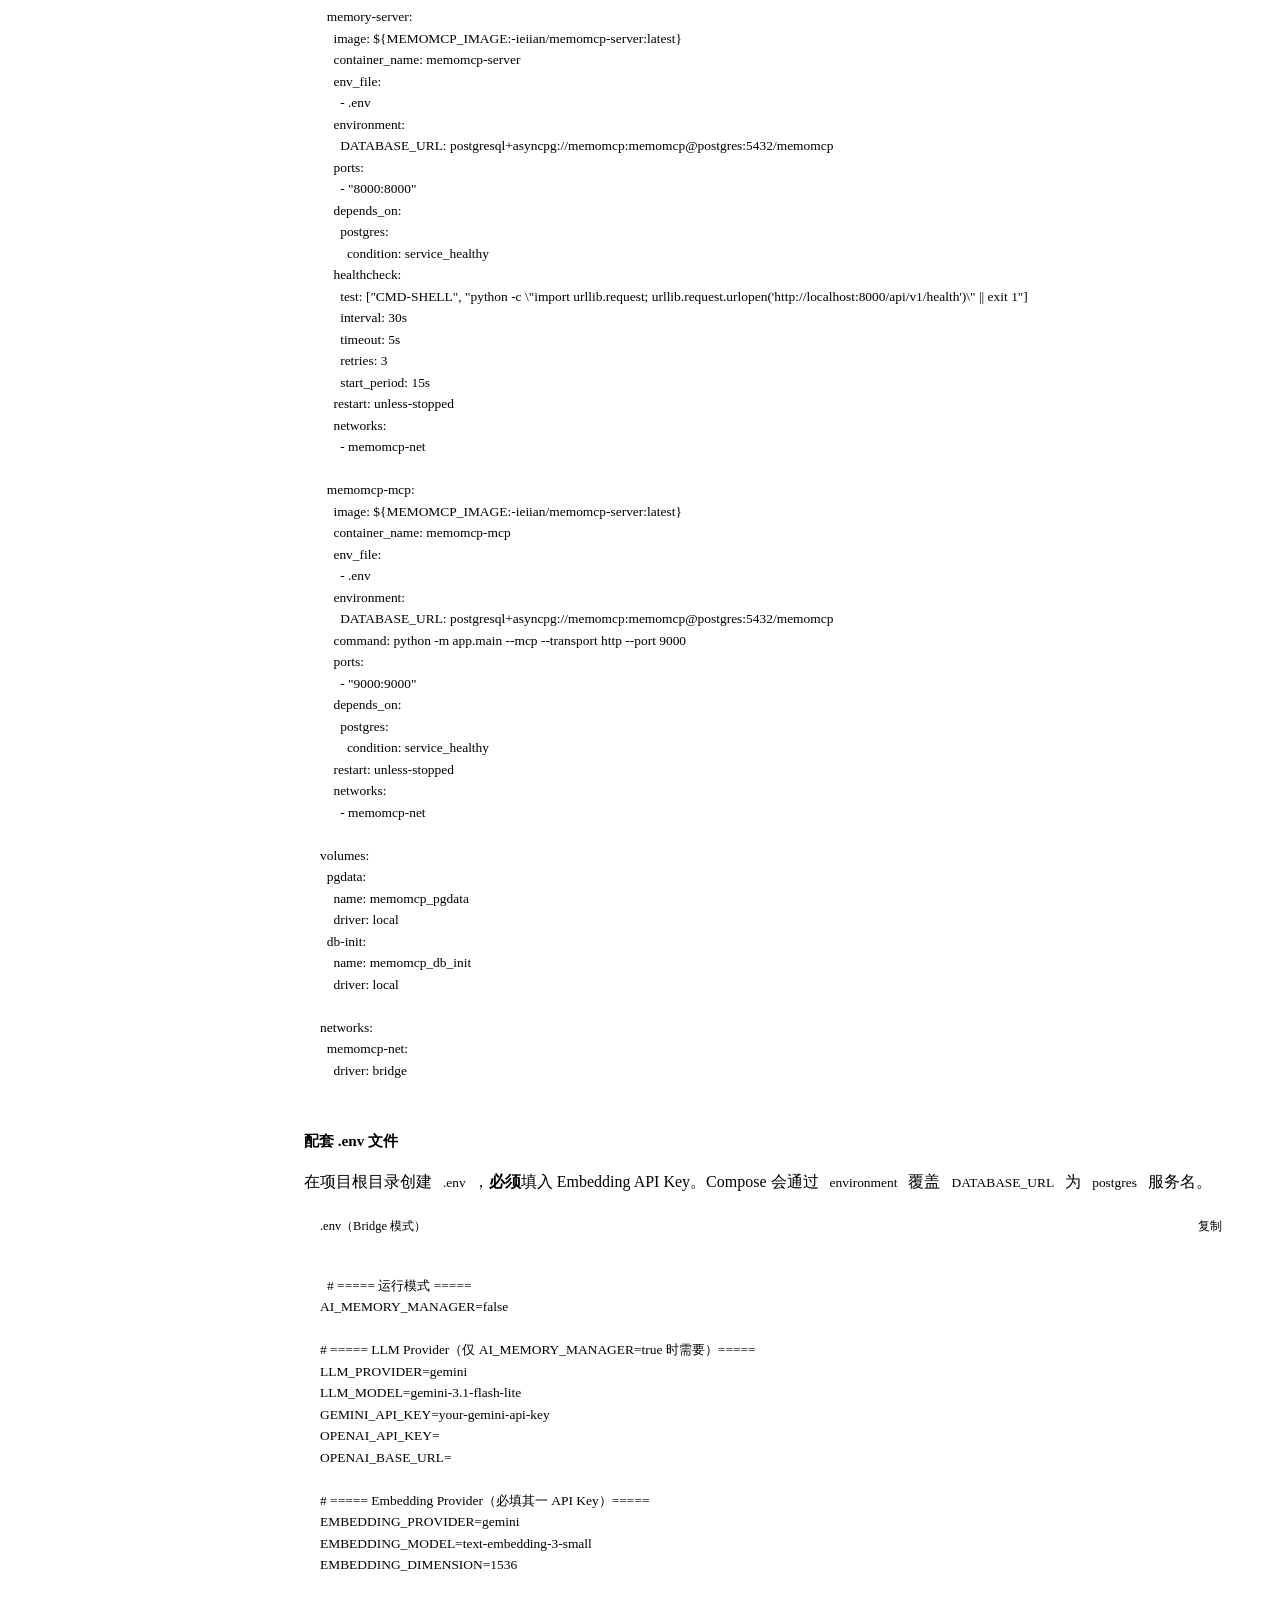
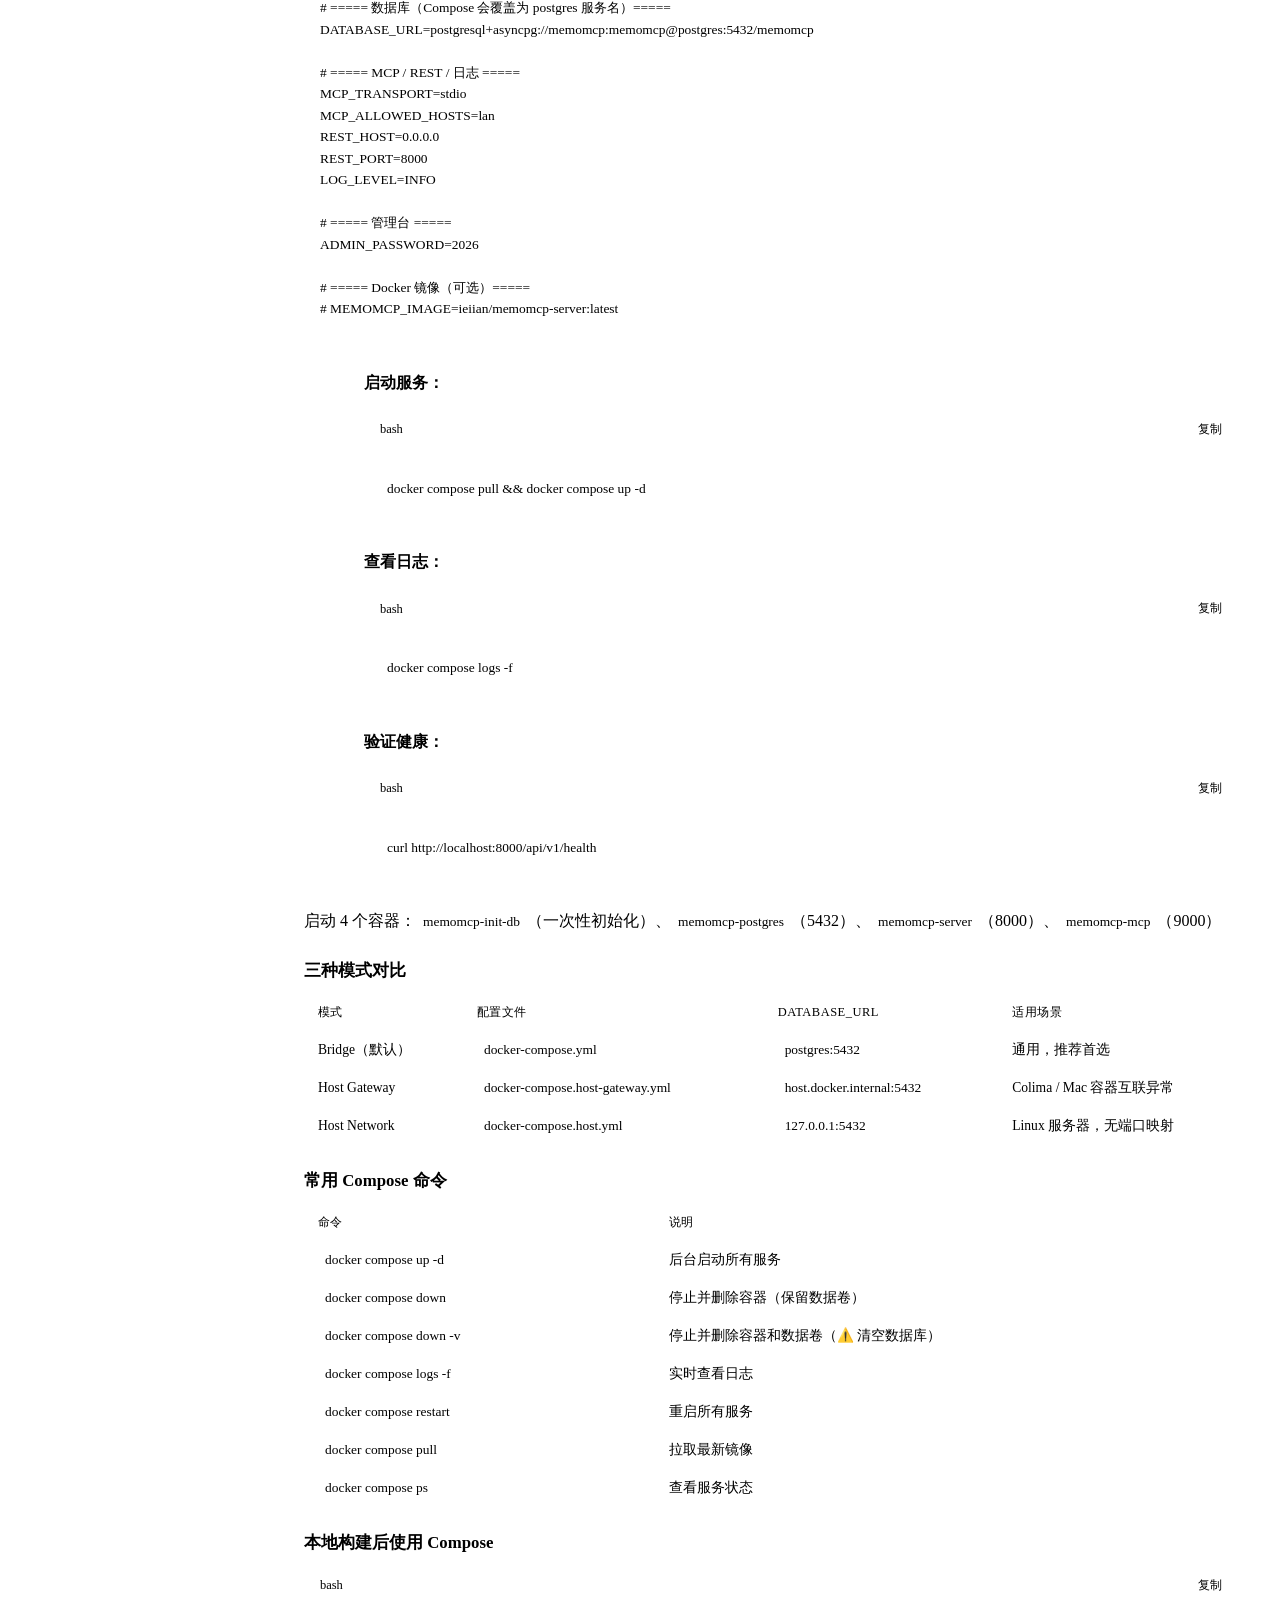
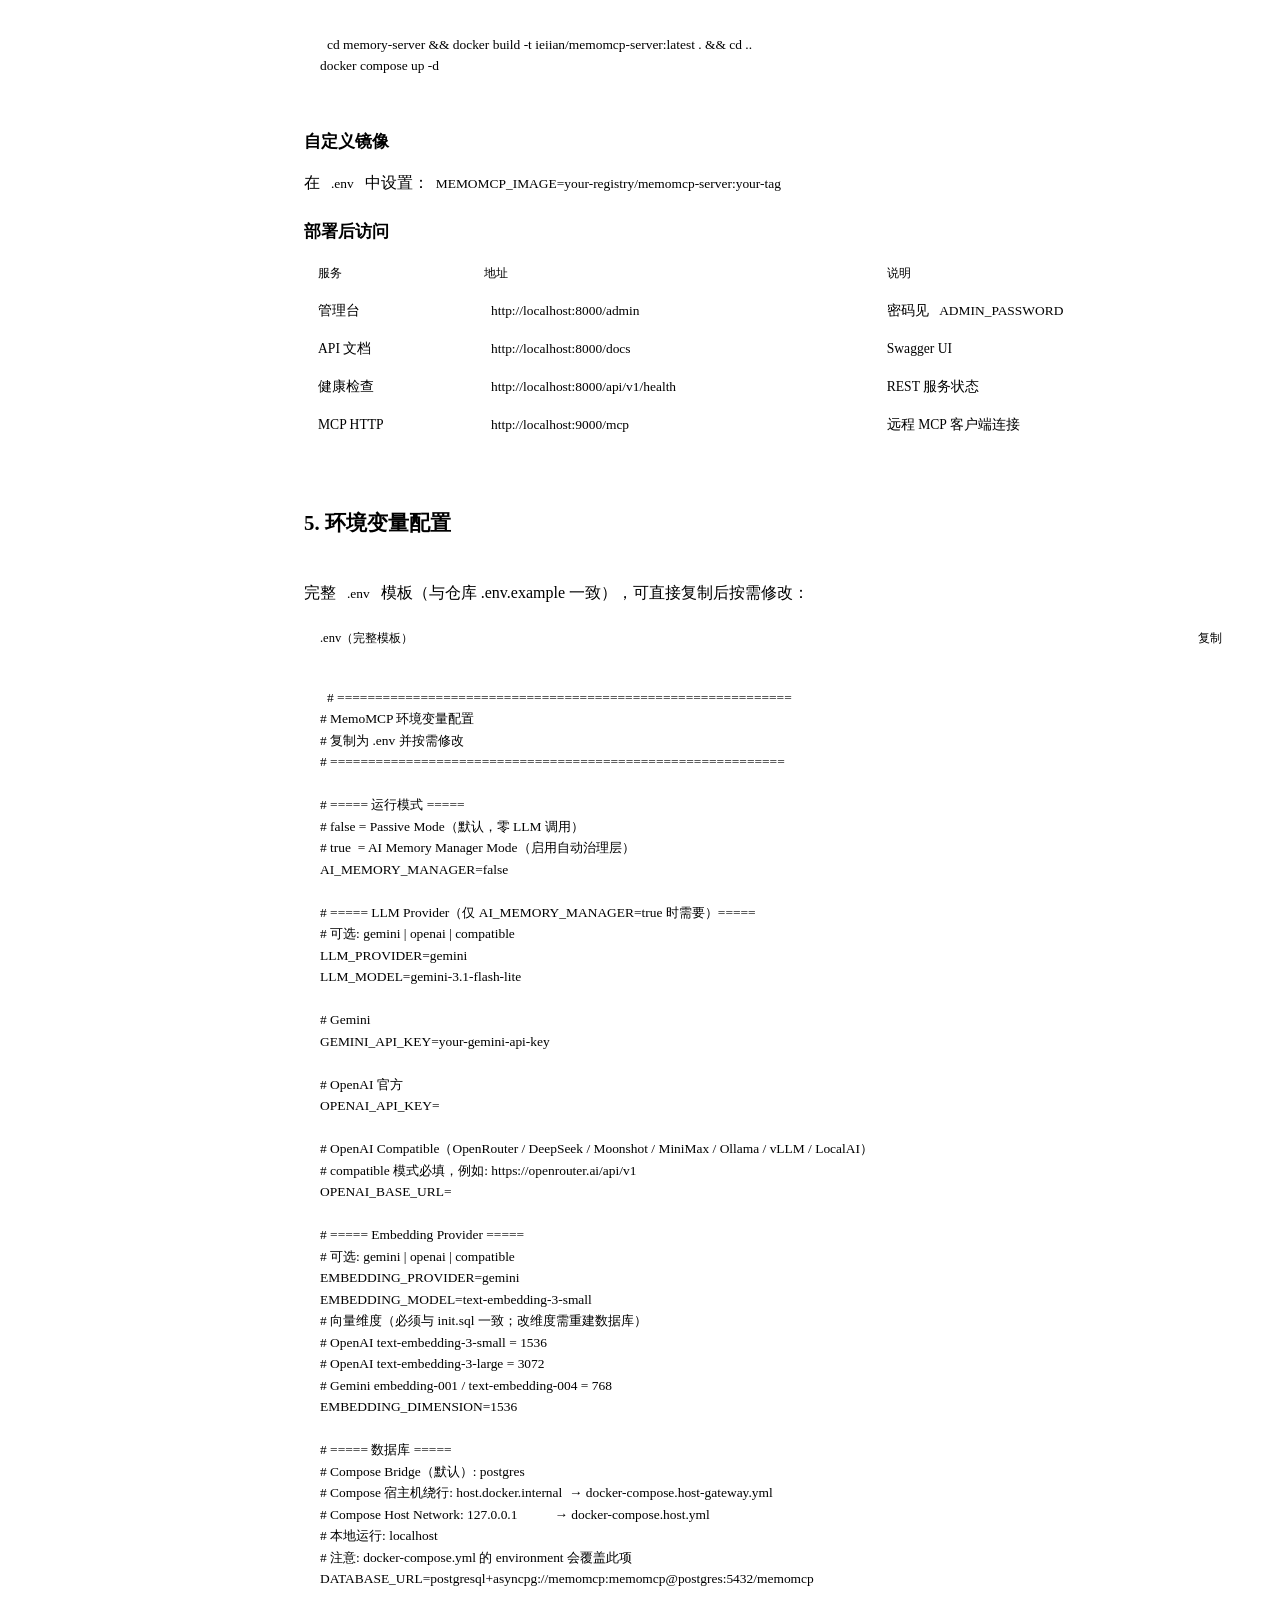
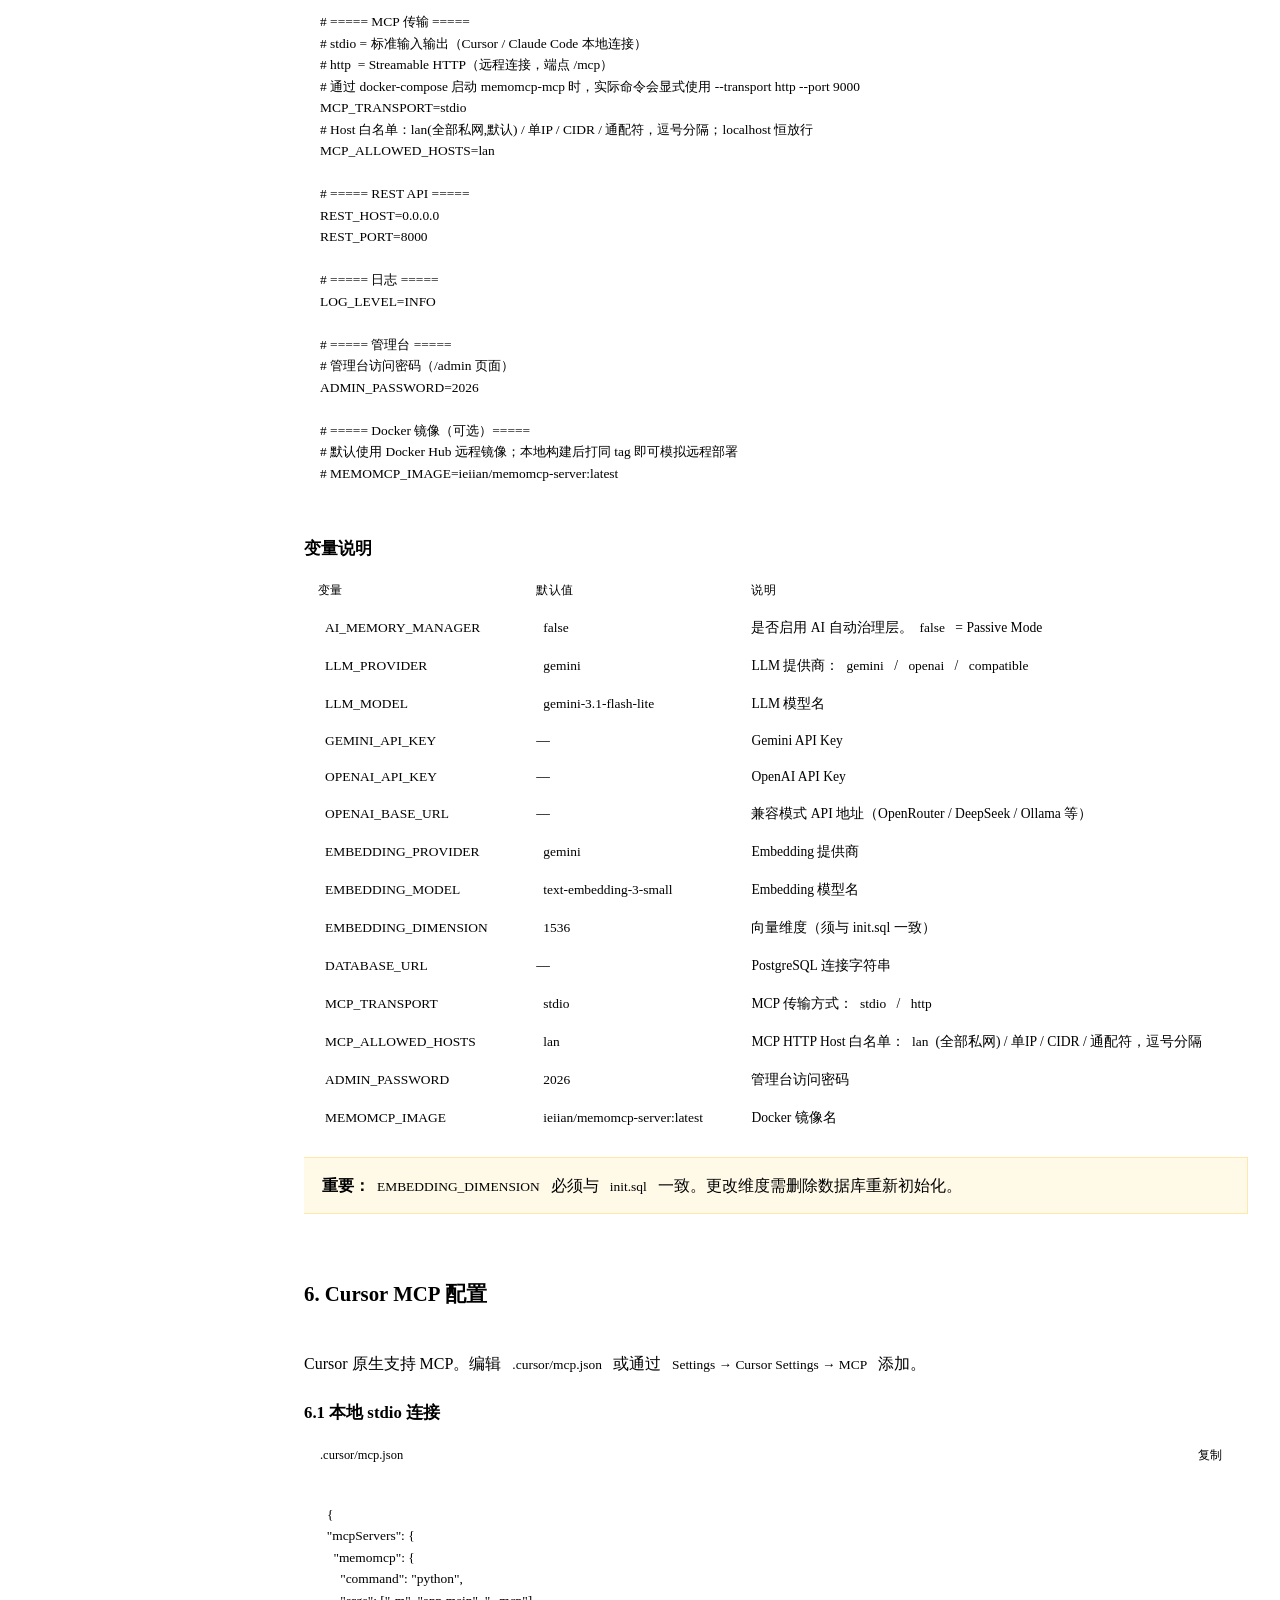
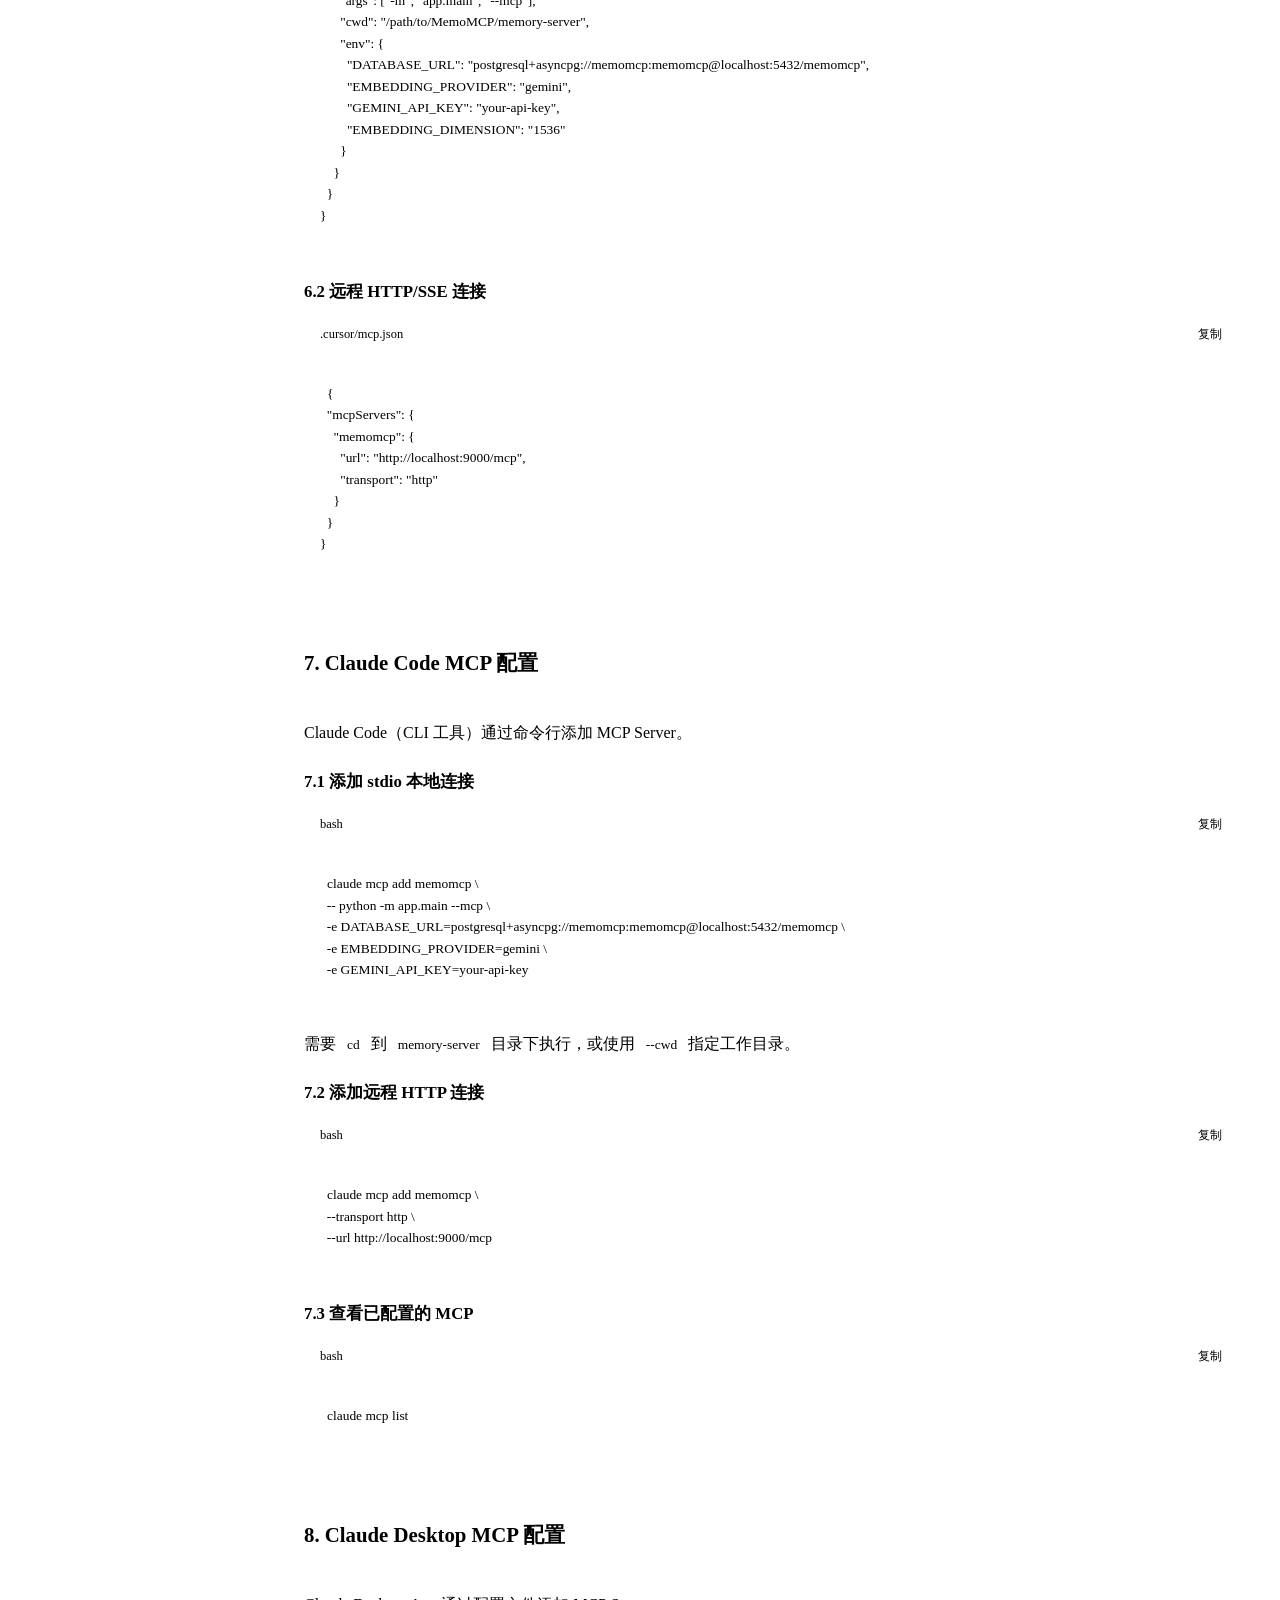
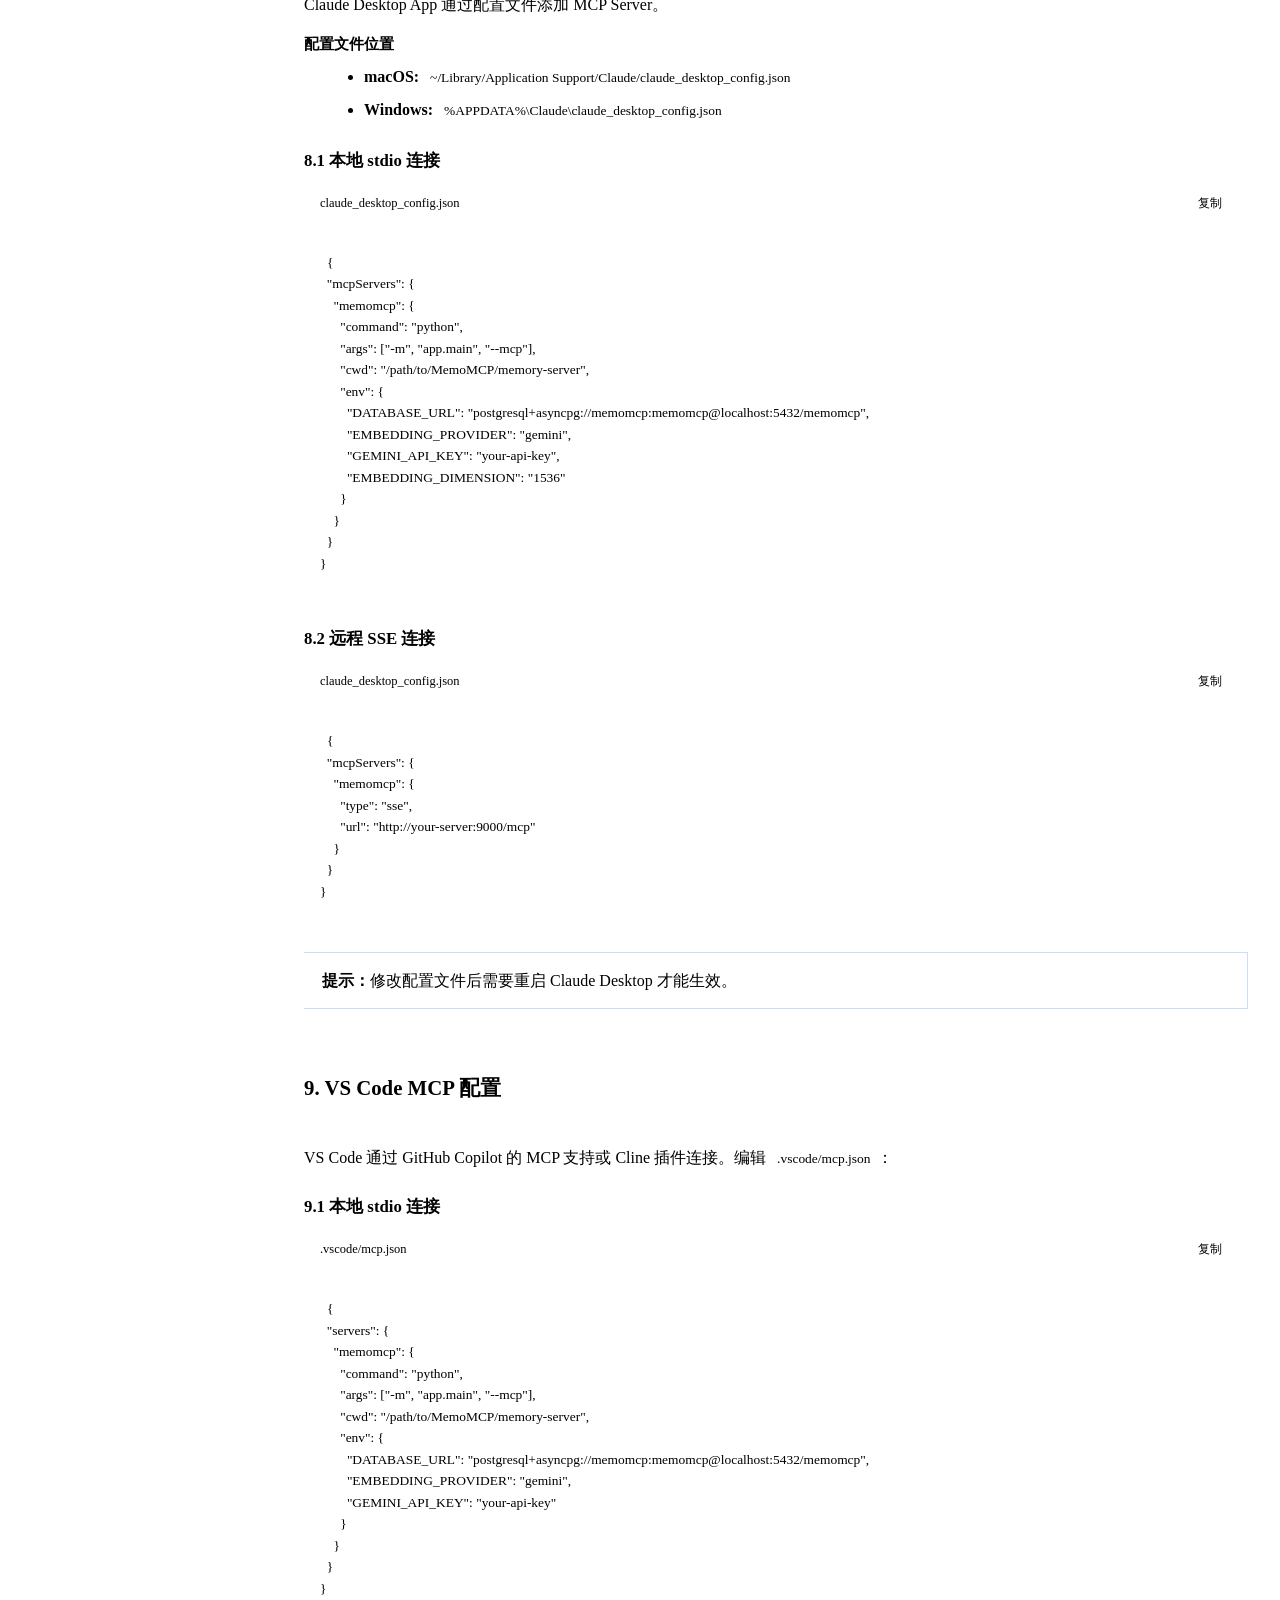
==== commit 9c0c2b12: "Fix MCP 421 with configurable Host whitelist (default: LAN) Add MCP_ALLOWED_HOSTS supporting lan (al" ====
--- a/memory-server/app/static/deploy.html
+++ b/memory-server/app/static/deploy.html
@@ -178,6 +178,8 @@
 
 # ===== MCP 传输 =====
 MCP_TRANSPORT=stdio
+# Host 白名单：lan(全部私网,默认) / 单IP / CIDR / 通配符，逗号分隔
+MCP_ALLOWED_HOSTS=lan
 
 # ===== REST API =====
 REST_HOST=0.0.0.0
@@ -364,6 +366,7 @@
 
 # ===== MCP / REST / 日志 =====
 MCP_TRANSPORT=stdio
+MCP_ALLOWED_HOSTS=lan
 REST_HOST=0.0.0.0
 REST_PORT=8000
 LOG_LEVEL=INFO
@@ -499,6 +502,7 @@
 
 # ===== MCP / REST / 日志 =====
 MCP_TRANSPORT=stdio
+MCP_ALLOWED_HOSTS=lan
 REST_HOST=0.0.0.0
 REST_PORT=8000
 LOG_LEVEL=INFO
@@ -618,6 +622,7 @@
 
 # ===== MCP / REST / 日志 =====
 MCP_TRANSPORT=stdio
+MCP_ALLOWED_HOSTS=lan
 REST_HOST=0.0.0.0
 REST_PORT=8000
 LOG_LEVEL=INFO
@@ -713,9 +718,11 @@
 
 # ===== MCP 传输 =====
 # stdio = 标准输入输出（Cursor / Claude Code 本地连接）
-# sse   = Server-Sent Events（远程连接）
+# http  = Streamable HTTP（远程连接，端点 /mcp）
 # 通过 docker-compose 启动 memomcp-mcp 时，实际命令会显式使用 --transport http --port 9000
 MCP_TRANSPORT=stdio
+# Host 白名单：lan(全部私网,默认) / 单IP / CIDR / 通配符，逗号分隔；localhost 恒放行
+MCP_ALLOWED_HOSTS=lan
 
 # ===== REST API =====
 REST_HOST=0.0.0.0
@@ -743,7 +750,8 @@
 <tr><td><code>EMBEDDING_MODEL</code></td><td><code>text-embedding-3-small</code></td><td>Embedding 模型名</td></tr>
 <tr><td><code>EMBEDDING_DIMENSION</code></td><td><code>1536</code></td><td>向量维度（须与 init.sql 一致）</td></tr>
 <tr><td><code>DATABASE_URL</code></td><td>—</td><td>PostgreSQL 连接字符串</td></tr>
-<tr><td><code>MCP_TRANSPORT</code></td><td><code>stdio</code></td><td>MCP 传输方式：<code>stdio</code> / <code>sse</code></td></tr>
+<tr><td><code>MCP_TRANSPORT</code></td><td><code>stdio</code></td><td>MCP 传输方式：<code>stdio</code> / <code>http</code></td></tr>
+<tr><td><code>MCP_ALLOWED_HOSTS</code></td><td><code>lan</code></td><td>MCP HTTP Host 白名单：<code>lan</code>(全部私网) / 单IP / CIDR / 通配符，逗号分隔</td></tr>
 <tr><td><code>ADMIN_PASSWORD</code></td><td><code>2026</code></td><td>管理台访问密码</td></tr>
 <tr><td><code>MEMOMCP_IMAGE</code></td><td><code>ieiian/memomcp-server:latest</code></td><td>Docker 镜像名</td></tr>
 </tbody></table>
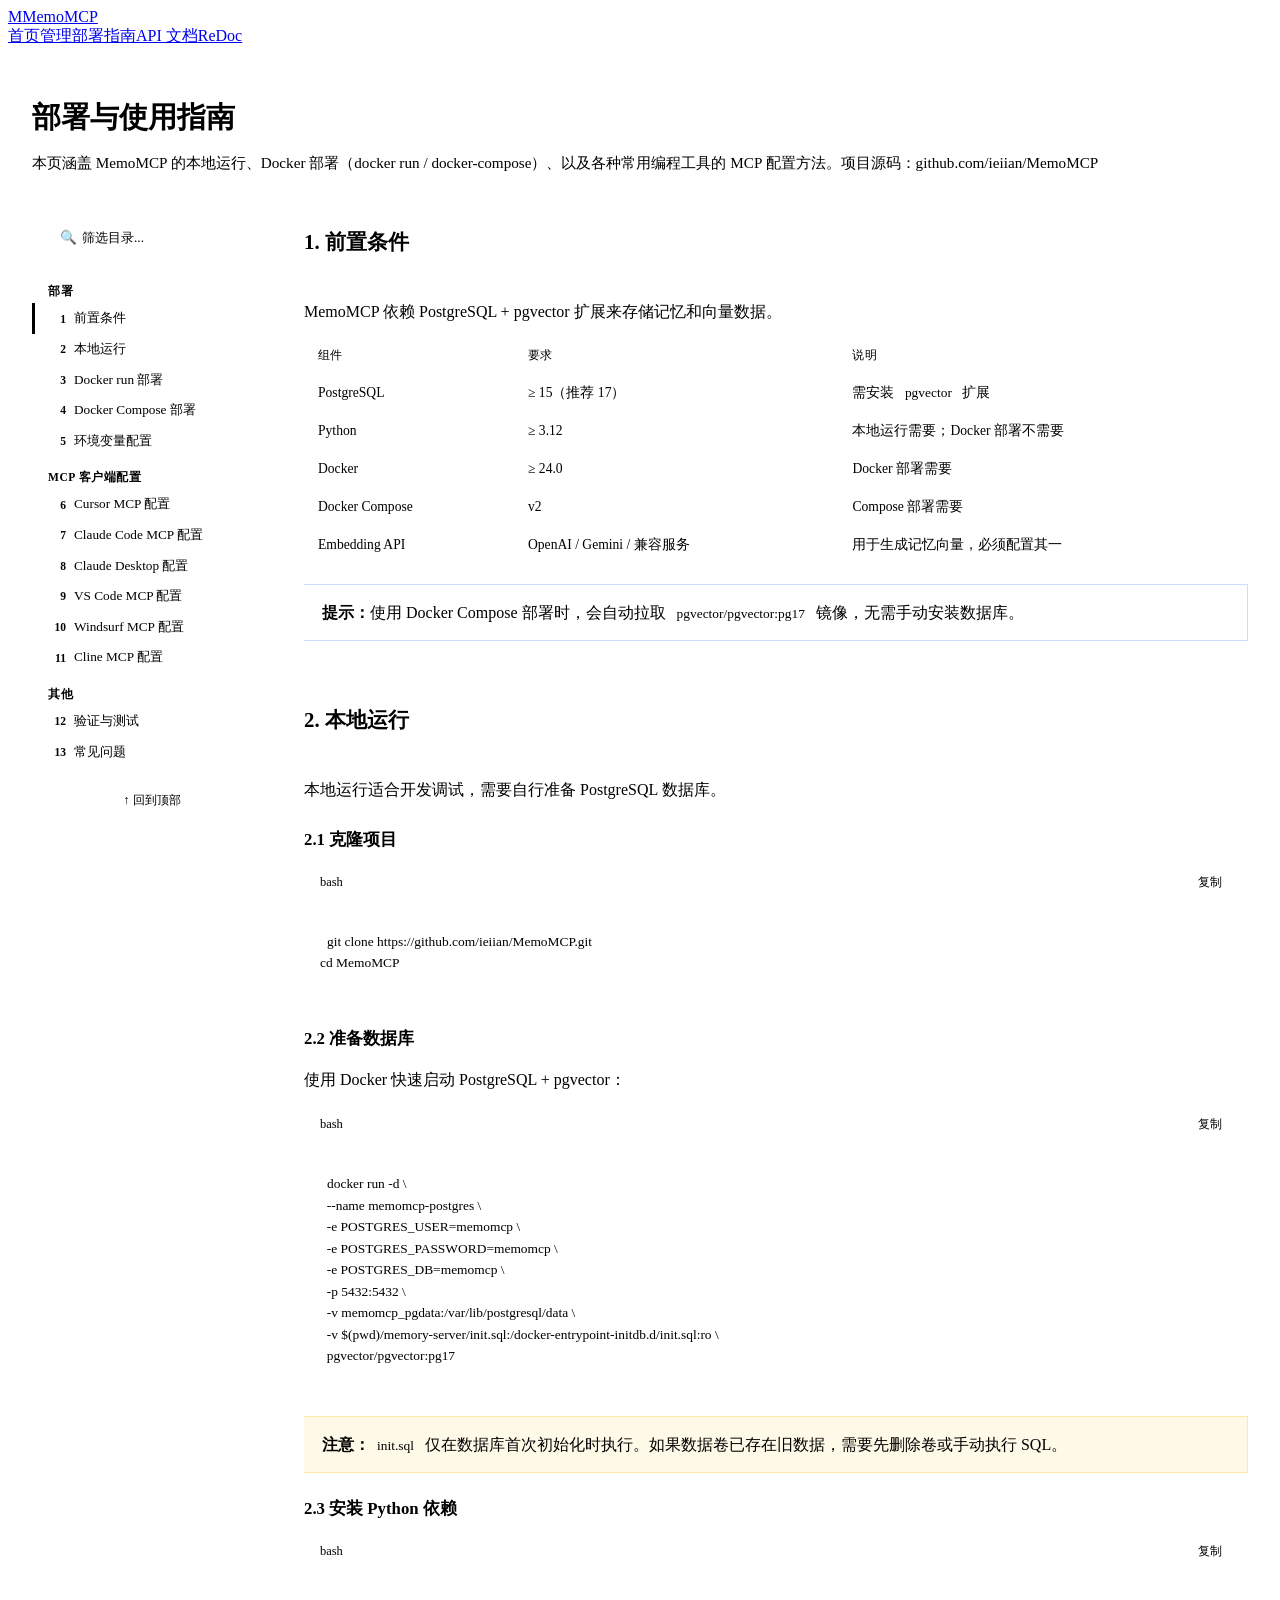
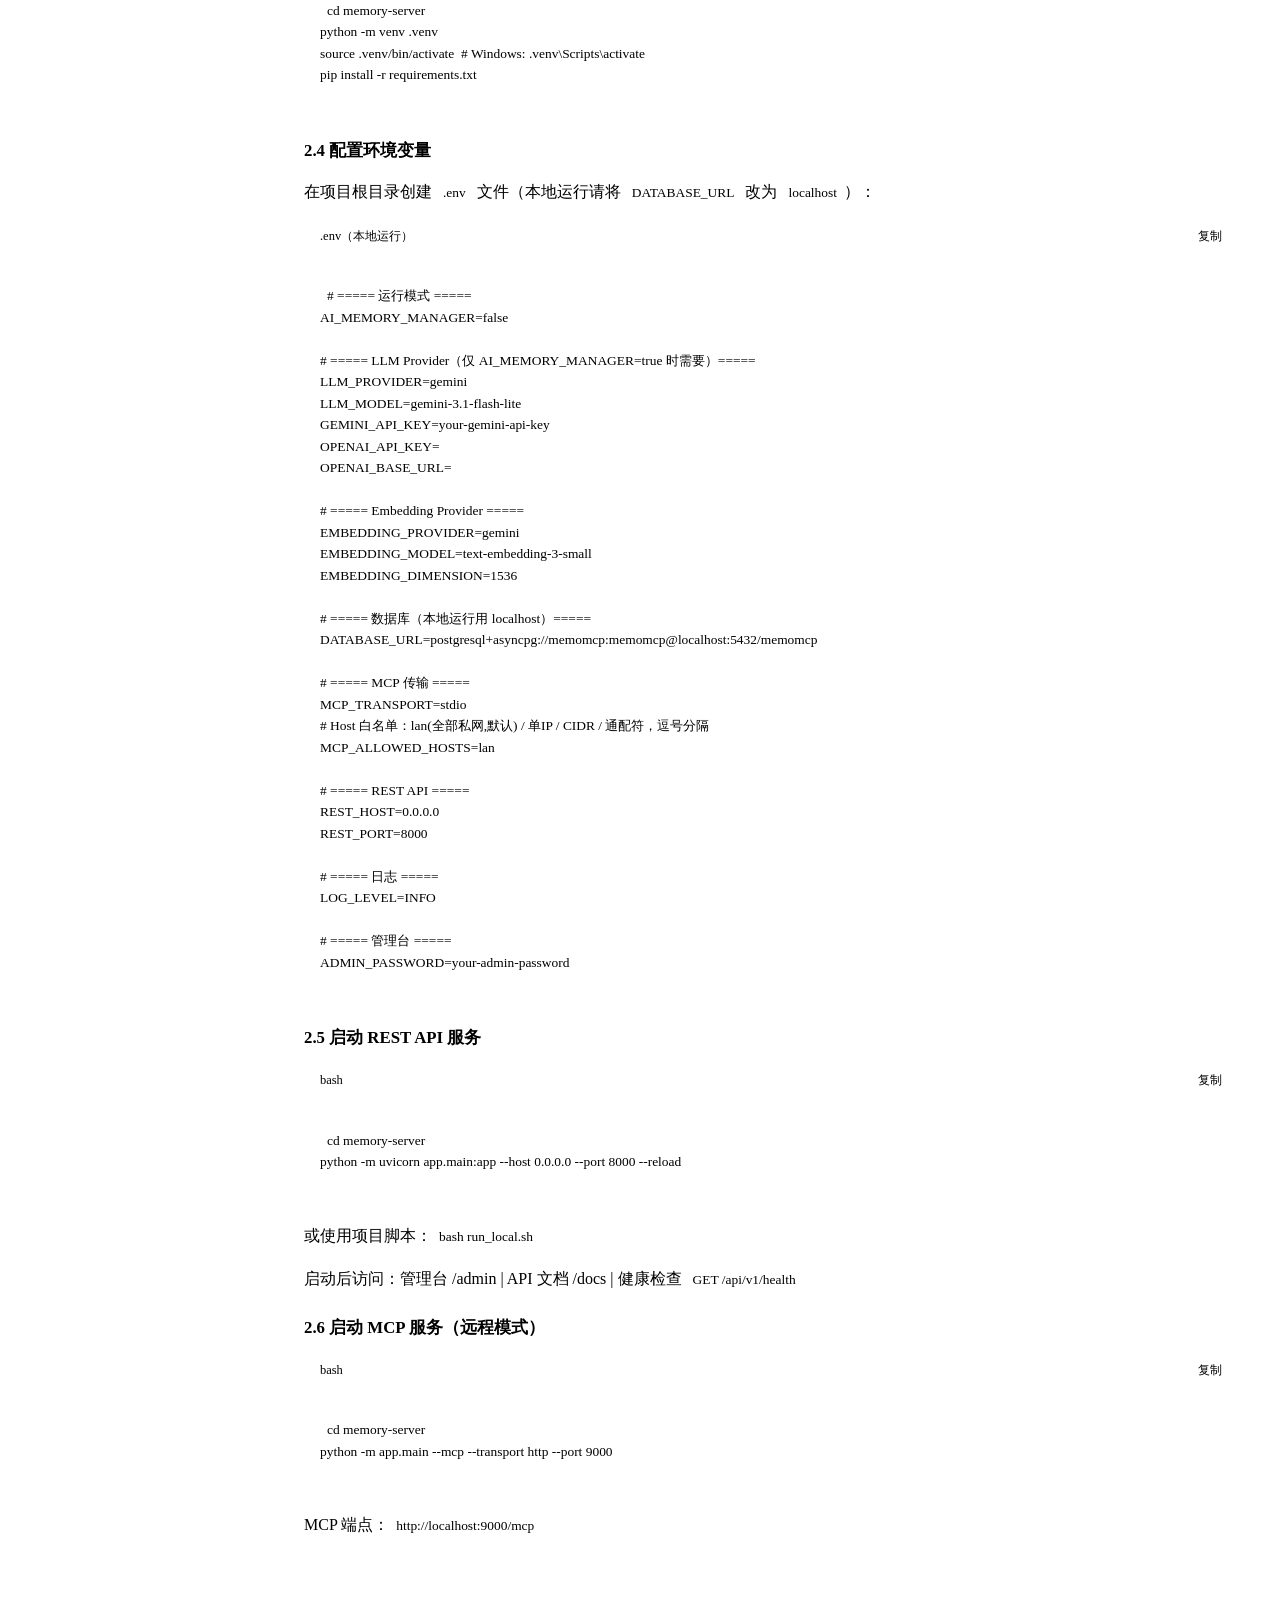
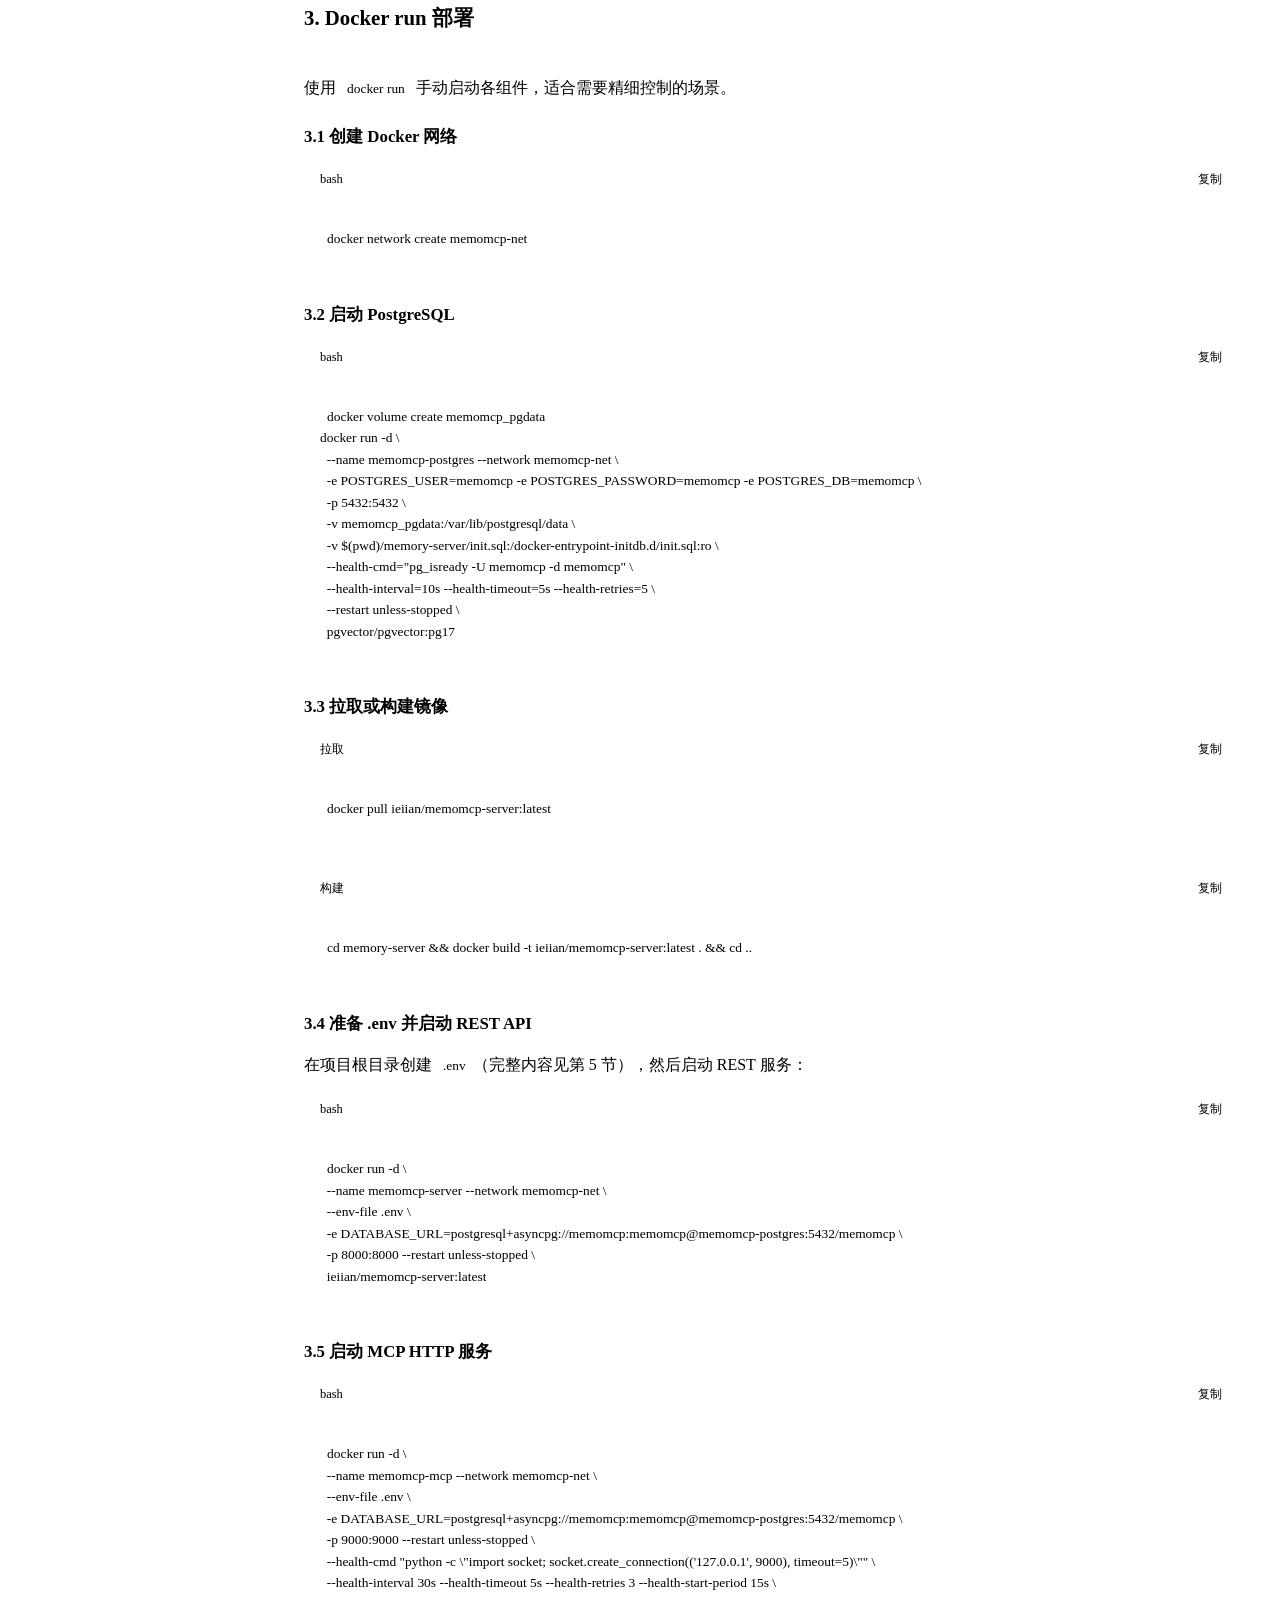
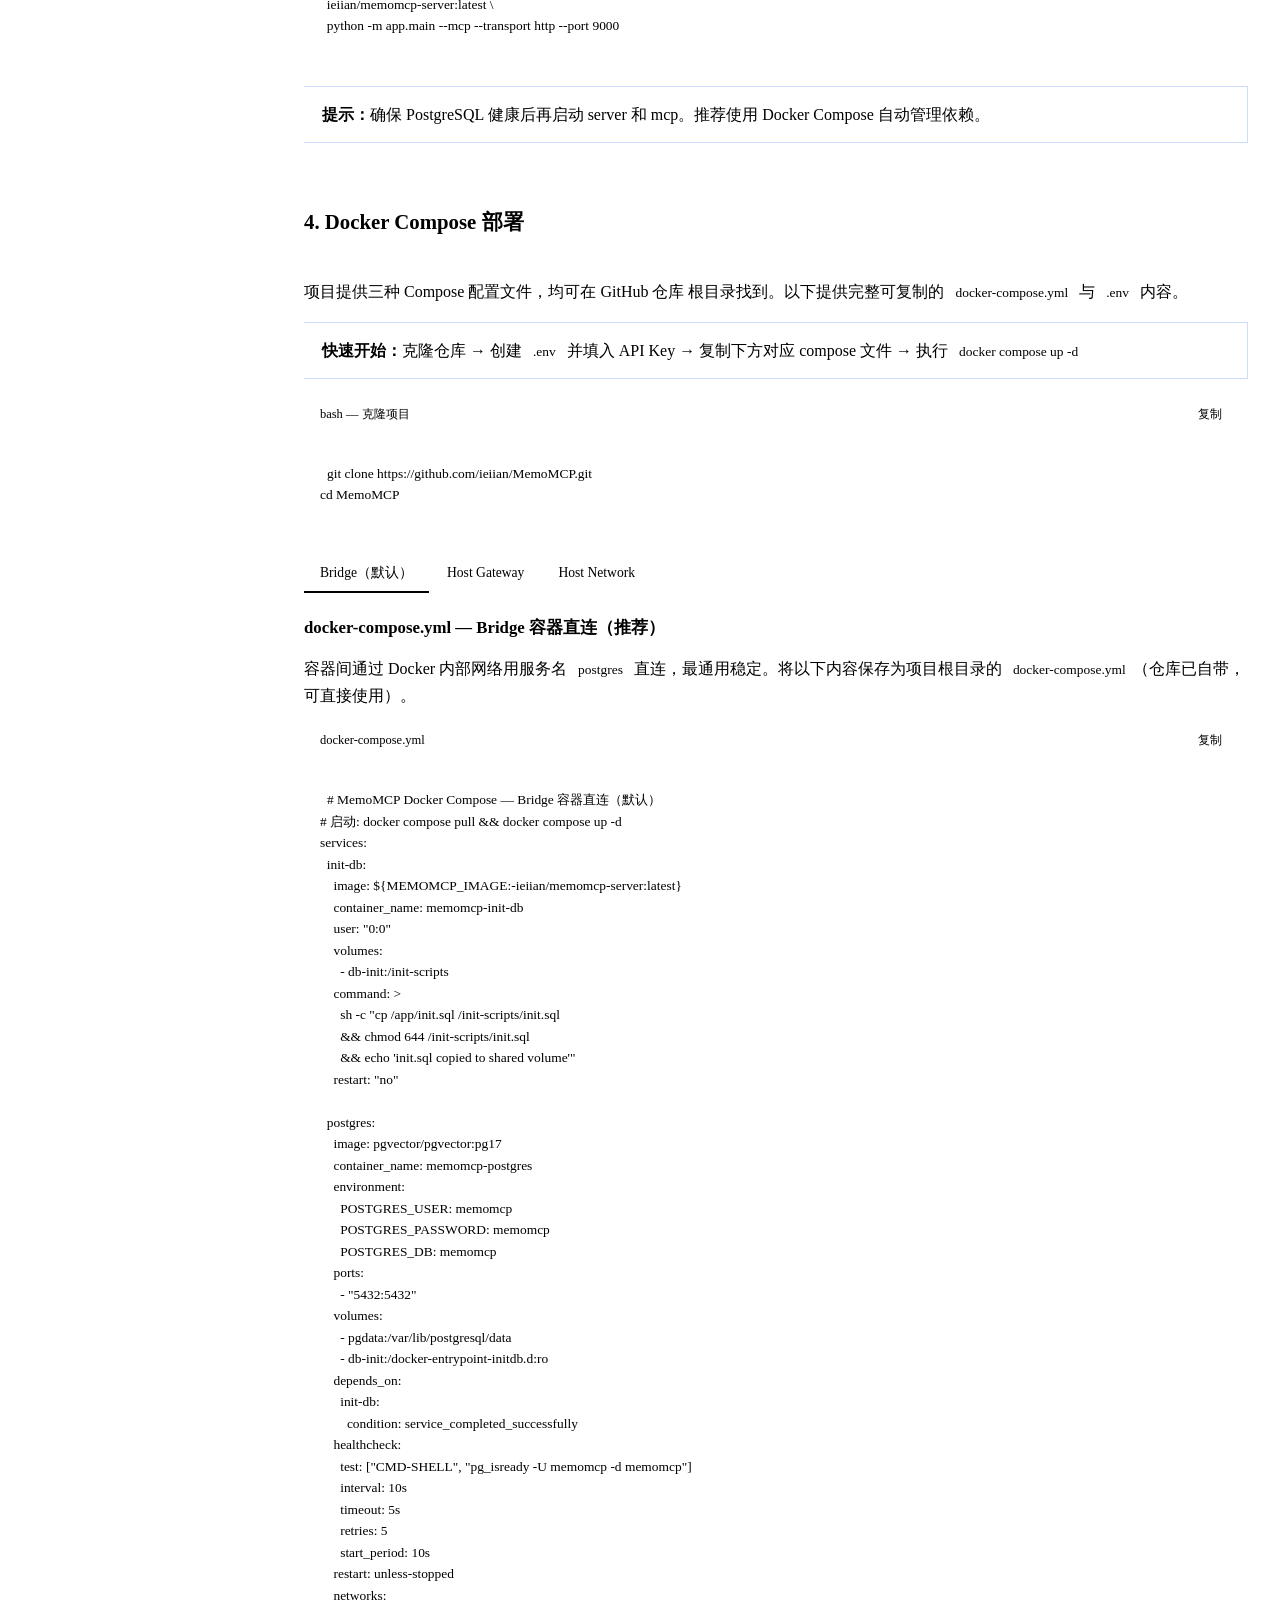
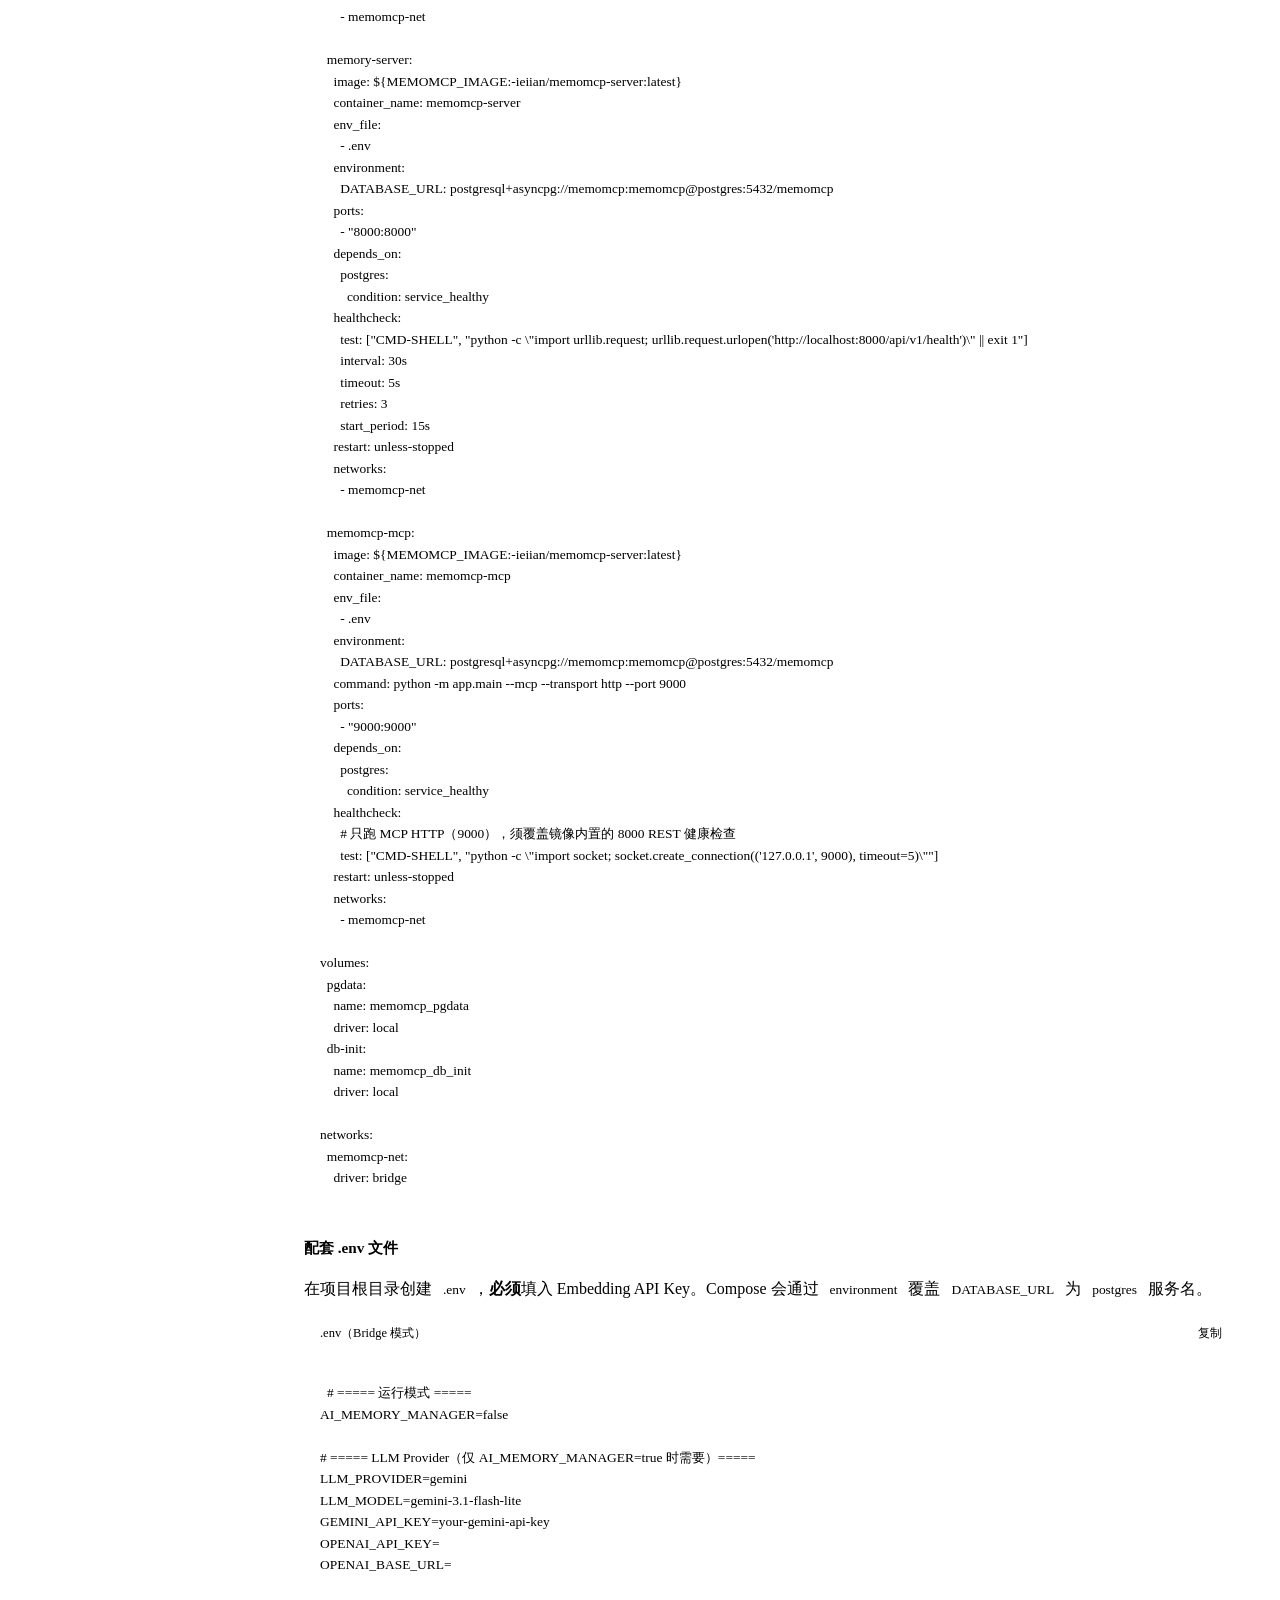
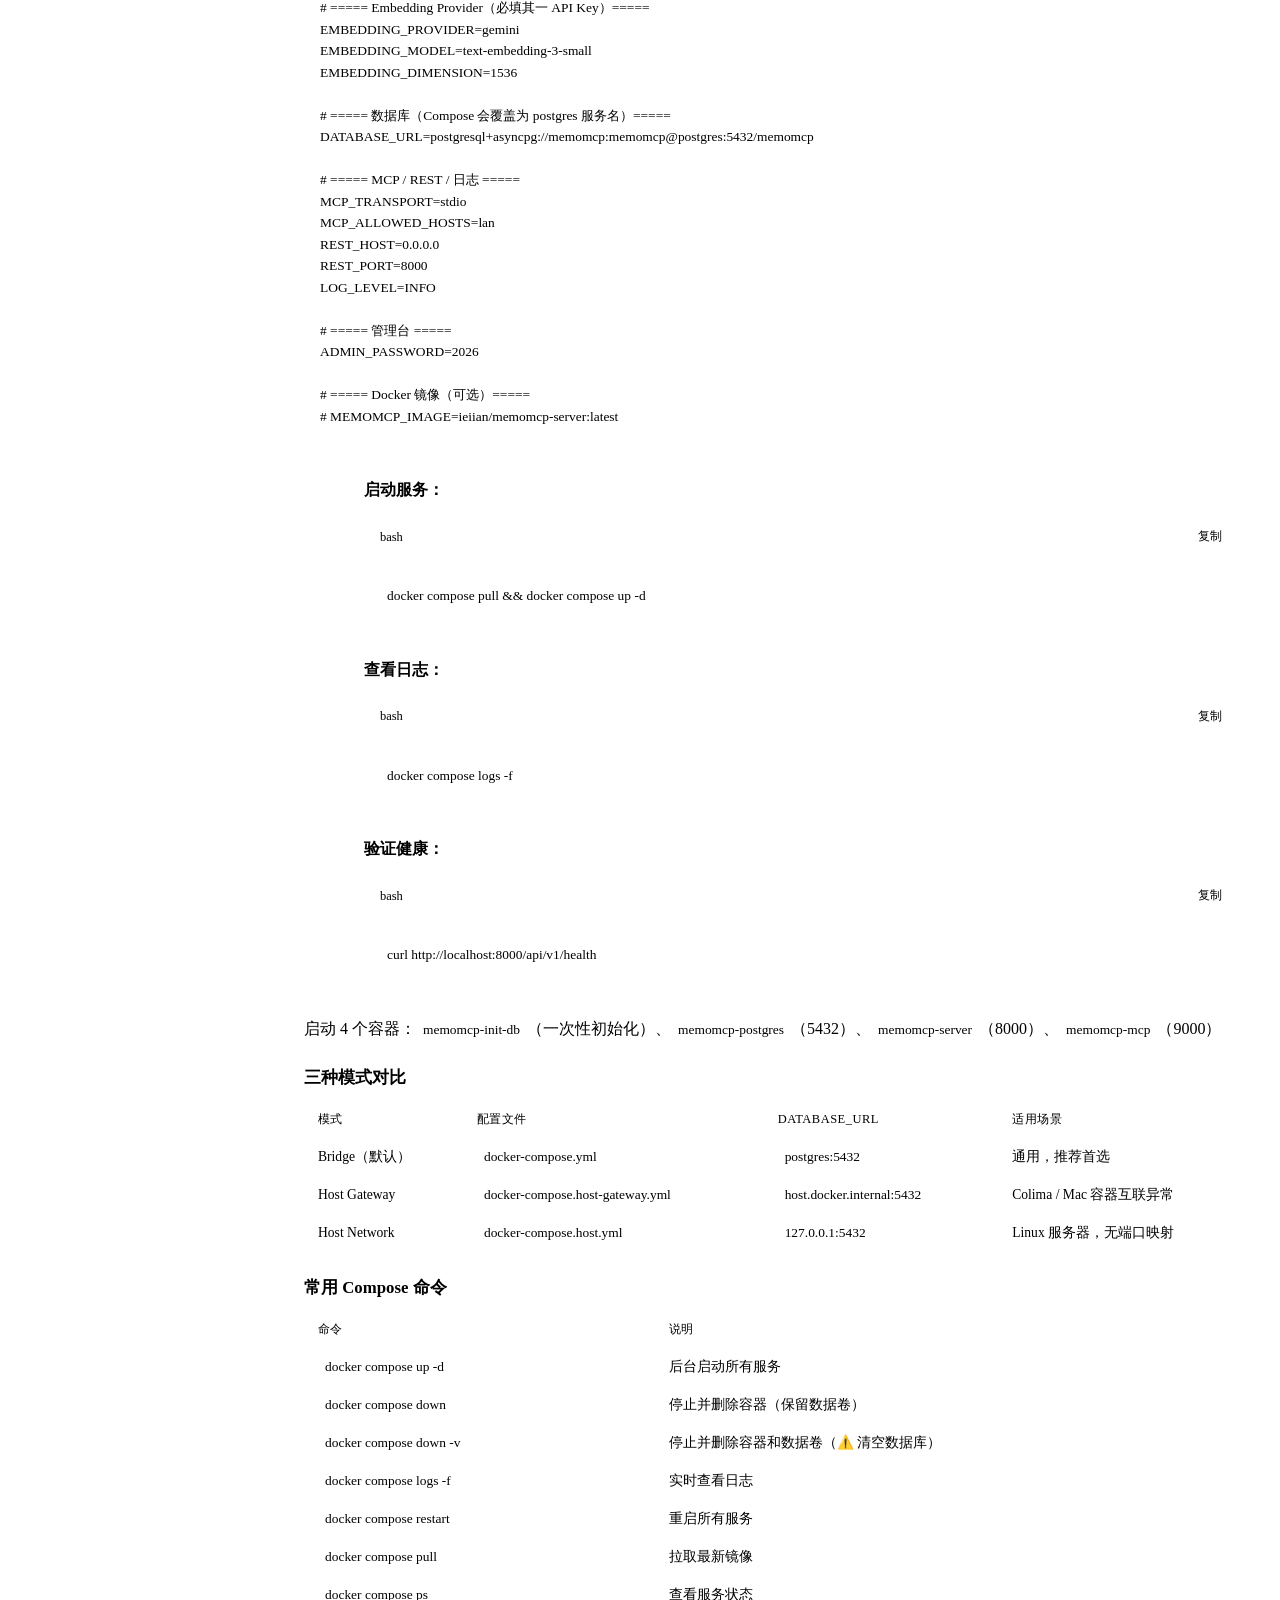
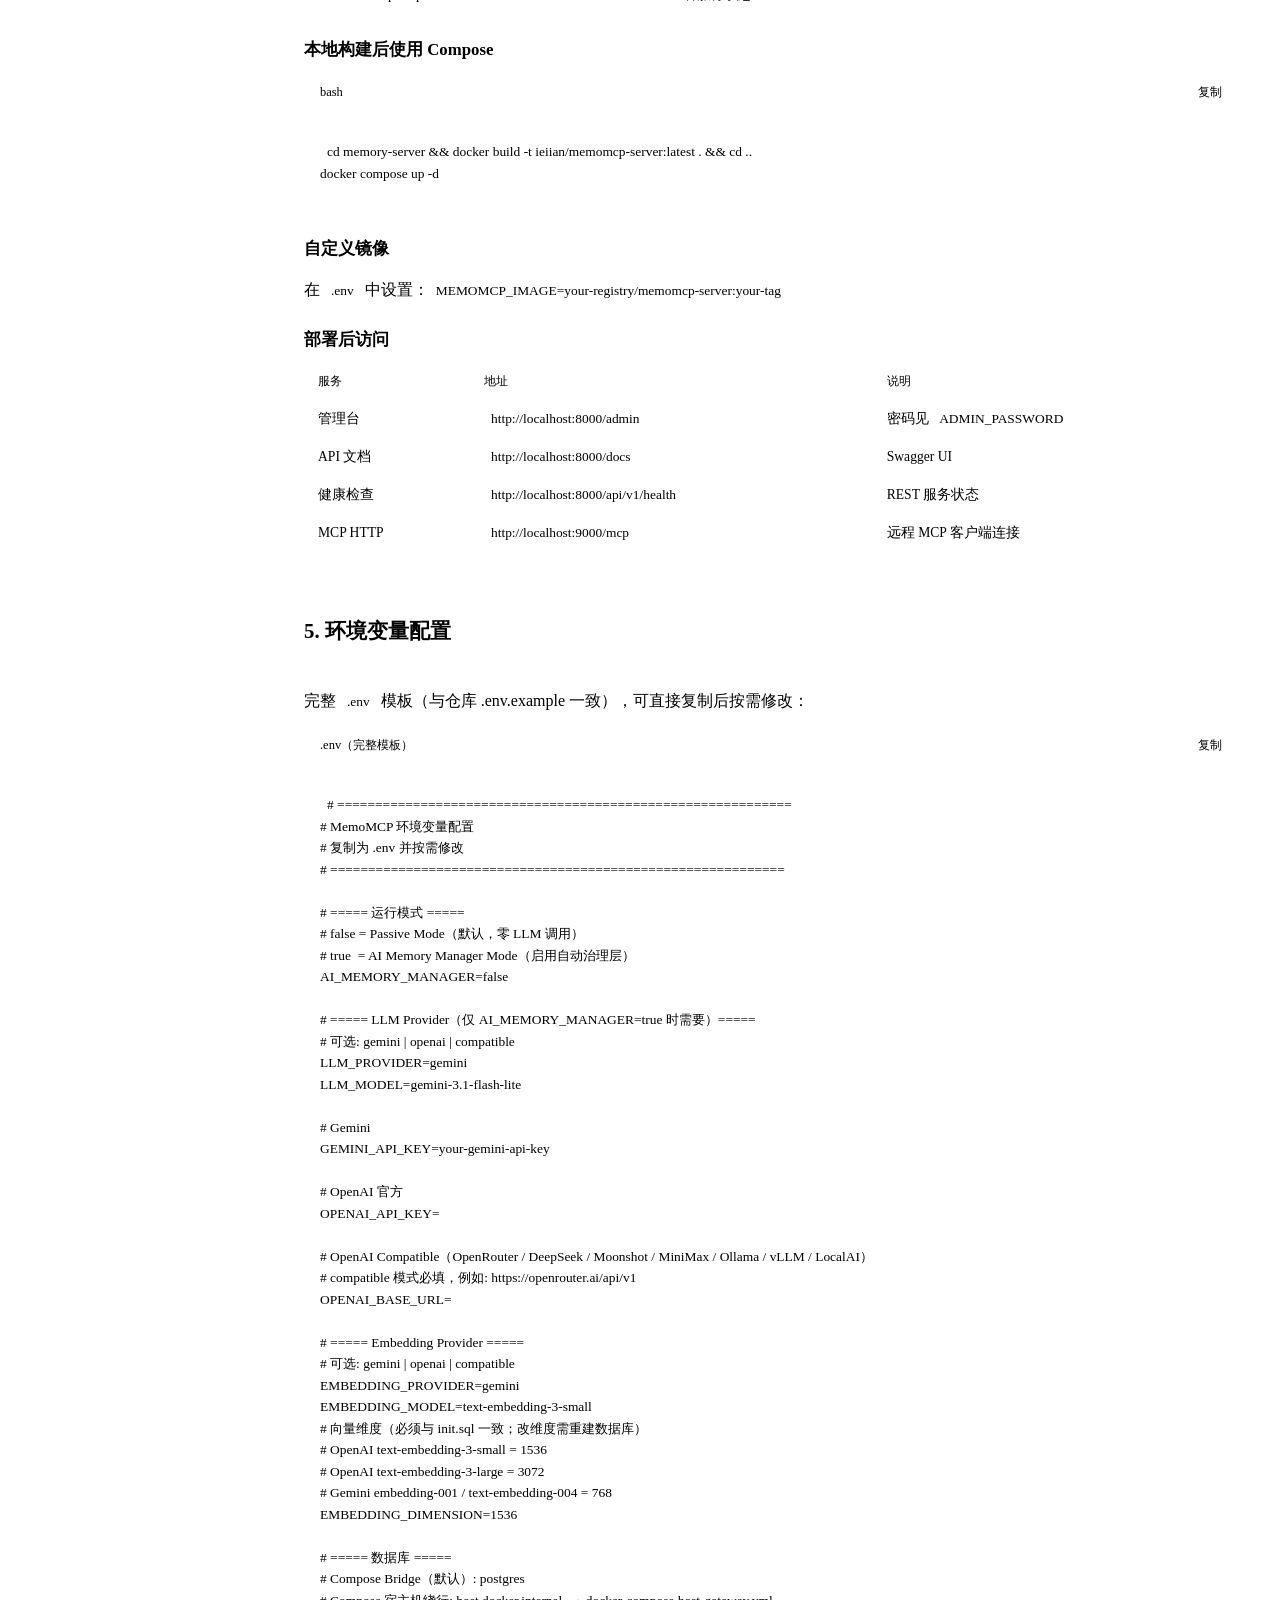
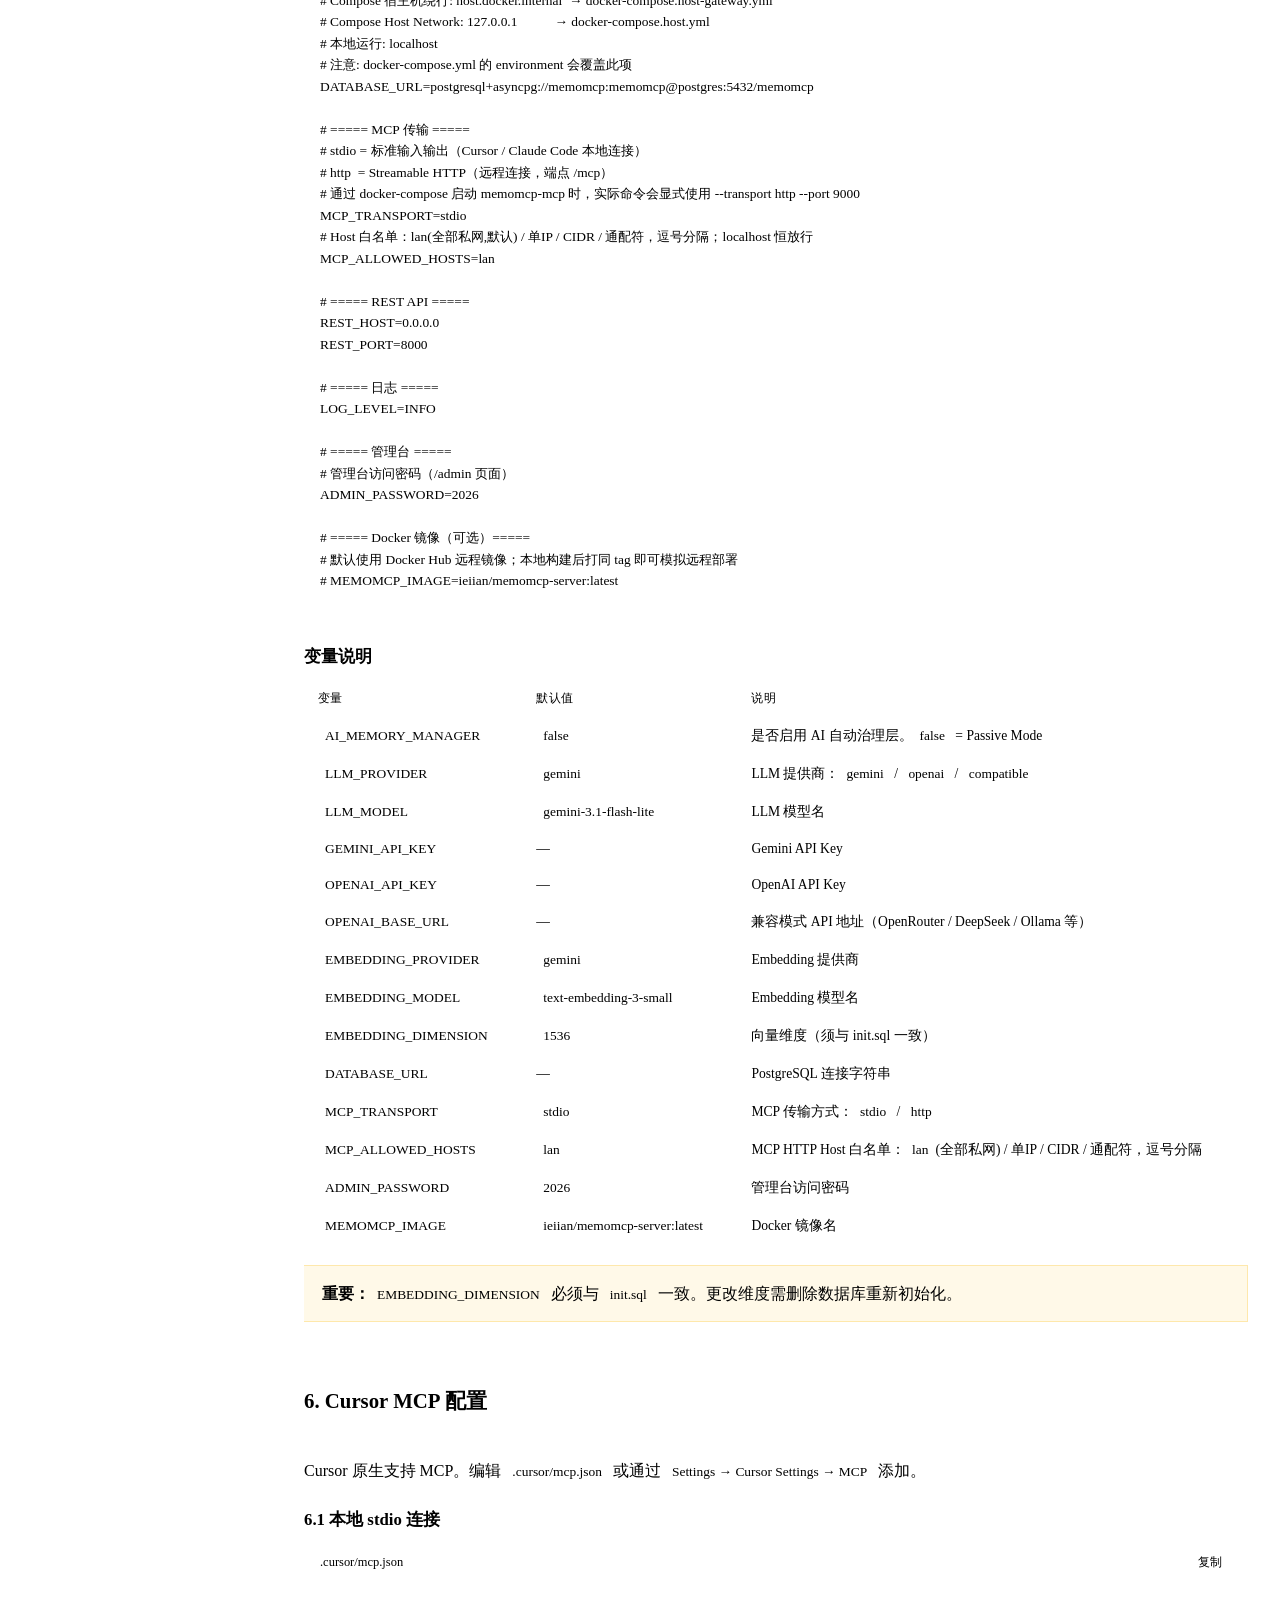
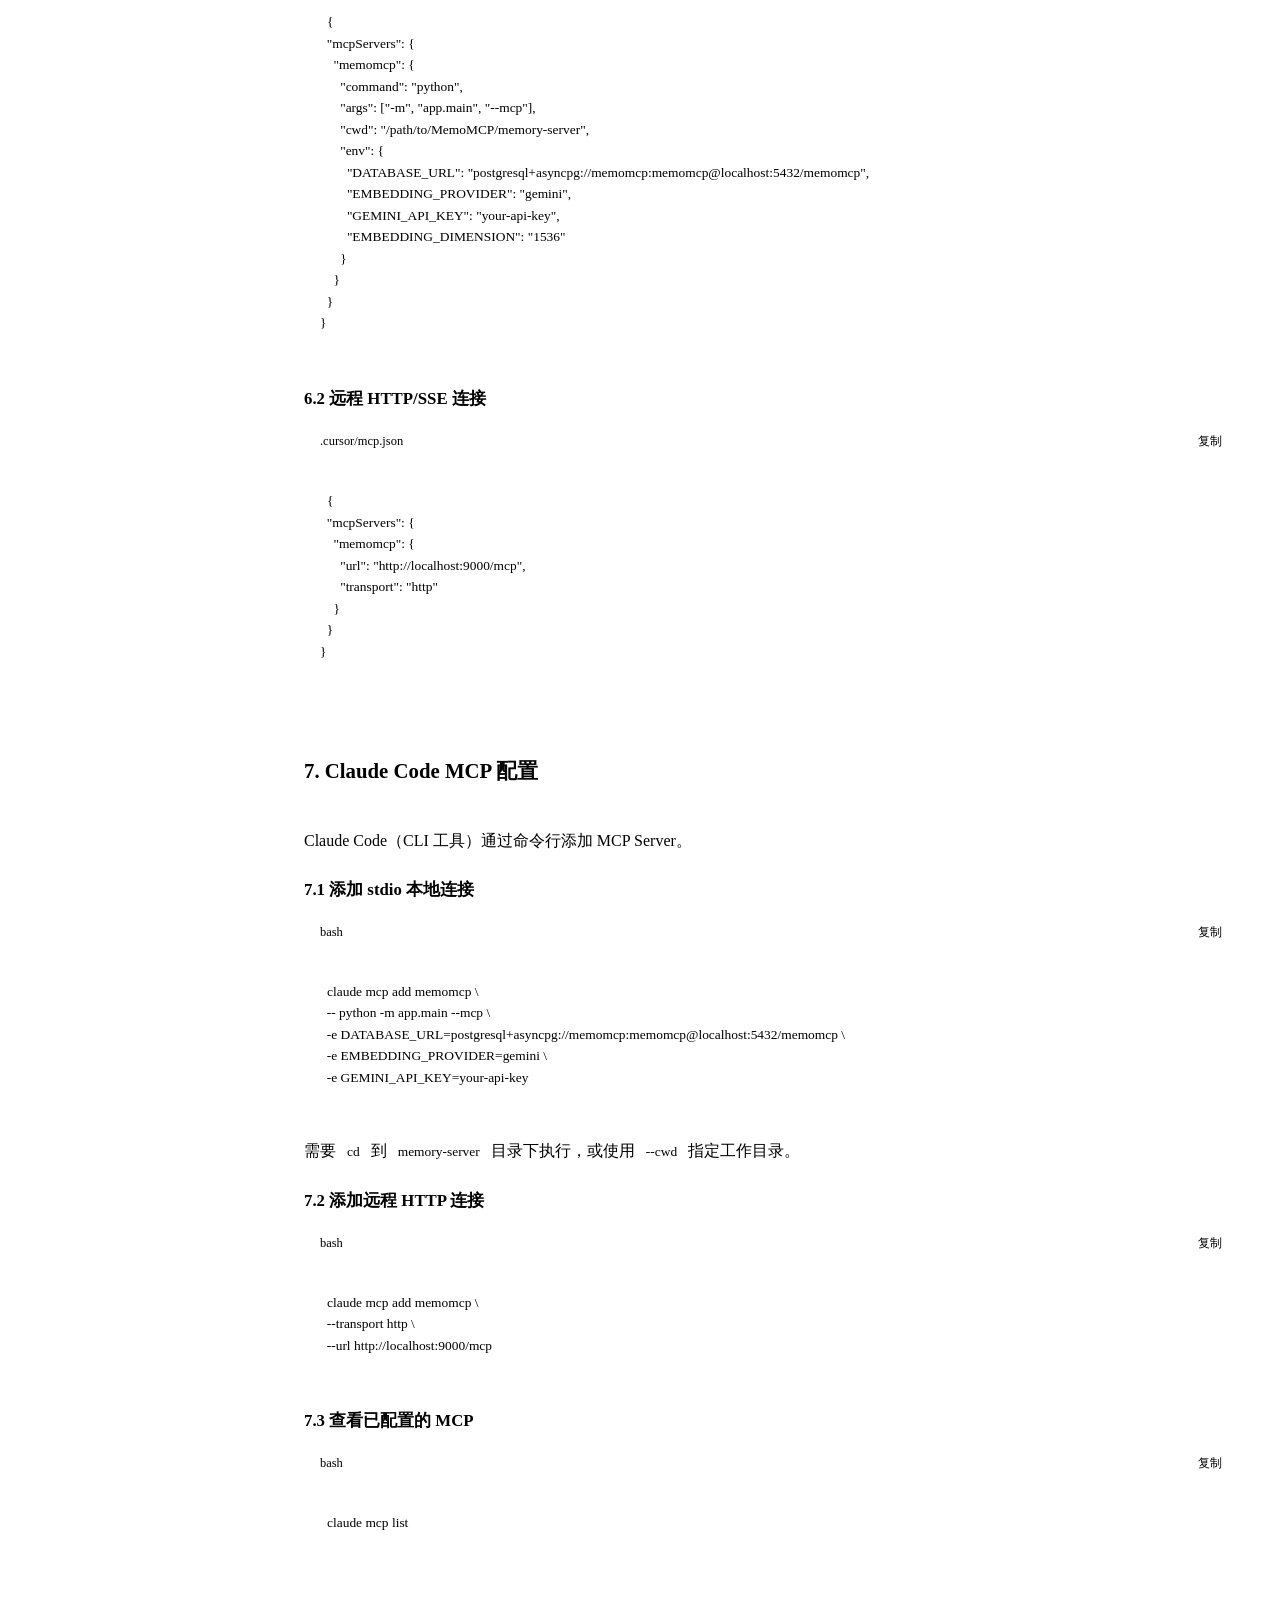
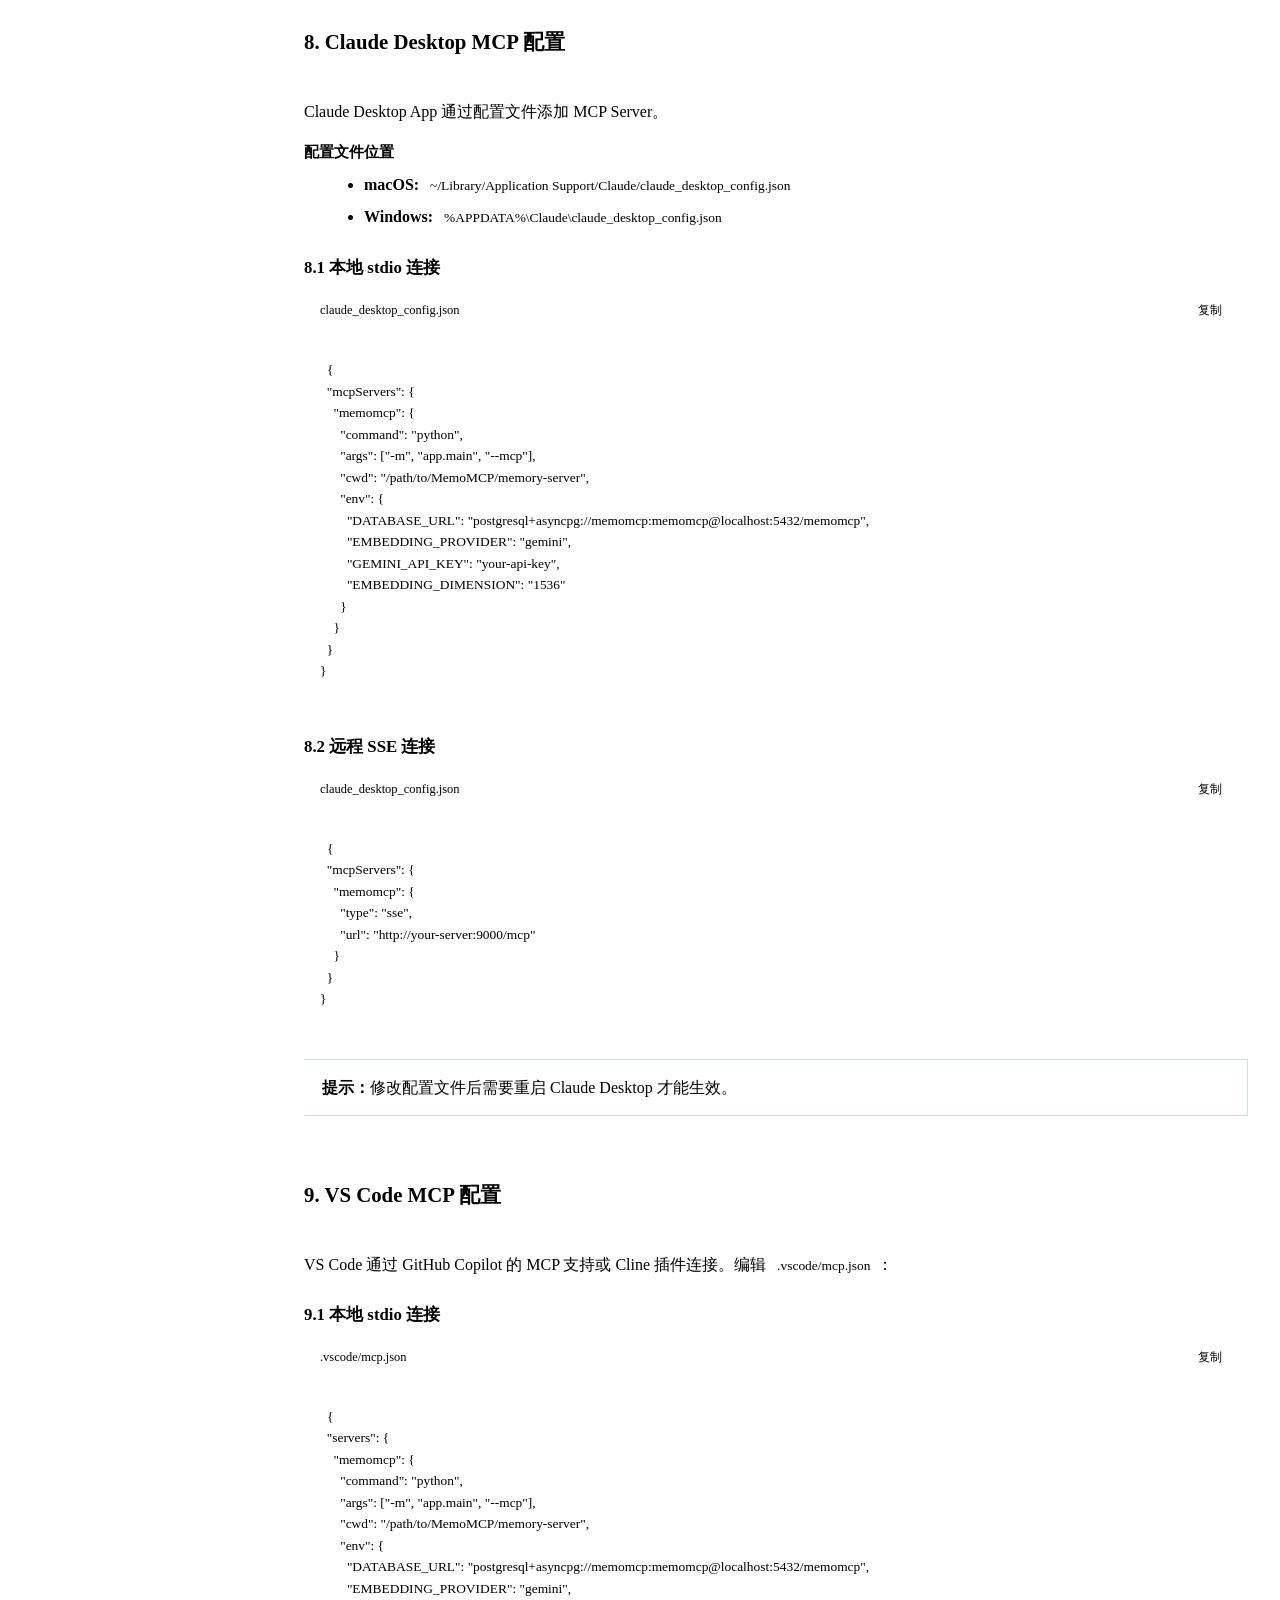
==== commit 804f41a7: "fixDockerTag" ====
--- a/memory-server/app/static/deploy.html
+++ b/memory-server/app/static/deploy.html
@@ -235,6 +235,8 @@
   --env-file .env \
   -e DATABASE_URL=postgresql+asyncpg://memomcp:memomcp@memomcp-postgres:5432/memomcp \
   -p 9000:9000 --restart unless-stopped \
+  --health-cmd "python -c \"import socket; socket.create_connection(('127.0.0.1', 9000), timeout=5)\"" \
+  --health-interval 30s --health-timeout 5s --health-retries 3 --health-start-period 15s \
   ieiian/memomcp-server:latest \
   python -m app.main --mcp --transport http --port 9000</code></pre></div>
 <div class="ib"><p><strong>提示：</strong>确保 PostgreSQL 健康后再启动 server 和 mcp。推荐使用 Docker Compose 自动管理依赖。</p></div>
@@ -329,6 +331,9 @@
     depends_on:
       postgres:
         condition: service_healthy
+    healthcheck:
+      # 只跑 MCP HTTP（9000），须覆盖镜像内置的 8000 REST 健康检查
+      test: ["CMD-SHELL", "python -c \"import socket; socket.create_connection(('127.0.0.1', 9000), timeout=5)\""]
     restart: unless-stopped
     networks:
       - memomcp-net
@@ -464,6 +469,9 @@
     depends_on:
       postgres:
         condition: service_healthy
+    healthcheck:
+      # 只跑 MCP HTTP（9000），须覆盖镜像内置的 8000 REST 健康检查
+      test: ["CMD-SHELL", "python -c \"import socket; socket.create_connection(('127.0.0.1', 9000), timeout=5)\""]
     restart: unless-stopped
     extra_hosts:
       - "host.docker.internal:host-gateway"
@@ -592,6 +600,9 @@
     depends_on:
       postgres:
         condition: service_healthy
+    healthcheck:
+      # 只跑 MCP HTTP（9000），须覆盖镜像内置的 8000 REST 健康检查
+      test: ["CMD-SHELL", "python -c \"import socket; socket.create_connection(('127.0.0.1', 9000), timeout=5)\""]
     restart: unless-stopped
 
 volumes:
@@ -965,6 +976,8 @@
 <li>HTTP 模式：确保 MCP 服务已启动（端口 9000），防火墙未拦截</li>
 <li>检查日志：<code>docker compose logs -f memomcp-mcp</code></li>
 </ul>
+<h3>Q: <code>memomcp-mcp</code> 显示 unhealthy？</h3>
+<p>该容器只运行 MCP HTTP（端口 9000），而镜像内置的健康检查指向 8000 的 REST 接口（<code>/api/v1/health</code>），必然失败。<code>docker-compose.yml</code> 已为它覆盖为 TCP 9000 检查，执行 <code>docker compose up -d</code> 重建容器即可变为 healthy。此现象与 MCP 服务本身是否可用无关。</p>
 <h3>Q: 向量维度不匹配？</h3>
 <p><code>EMBEDDING_DIMENSION</code> 必须与 <code>init.sql</code> 一致（默认 1536）。修改需删除数据库卷重新初始化：<code>docker compose down -v && docker compose up -d</code></p>
 <h3>Q: 如何更新？</h3>
